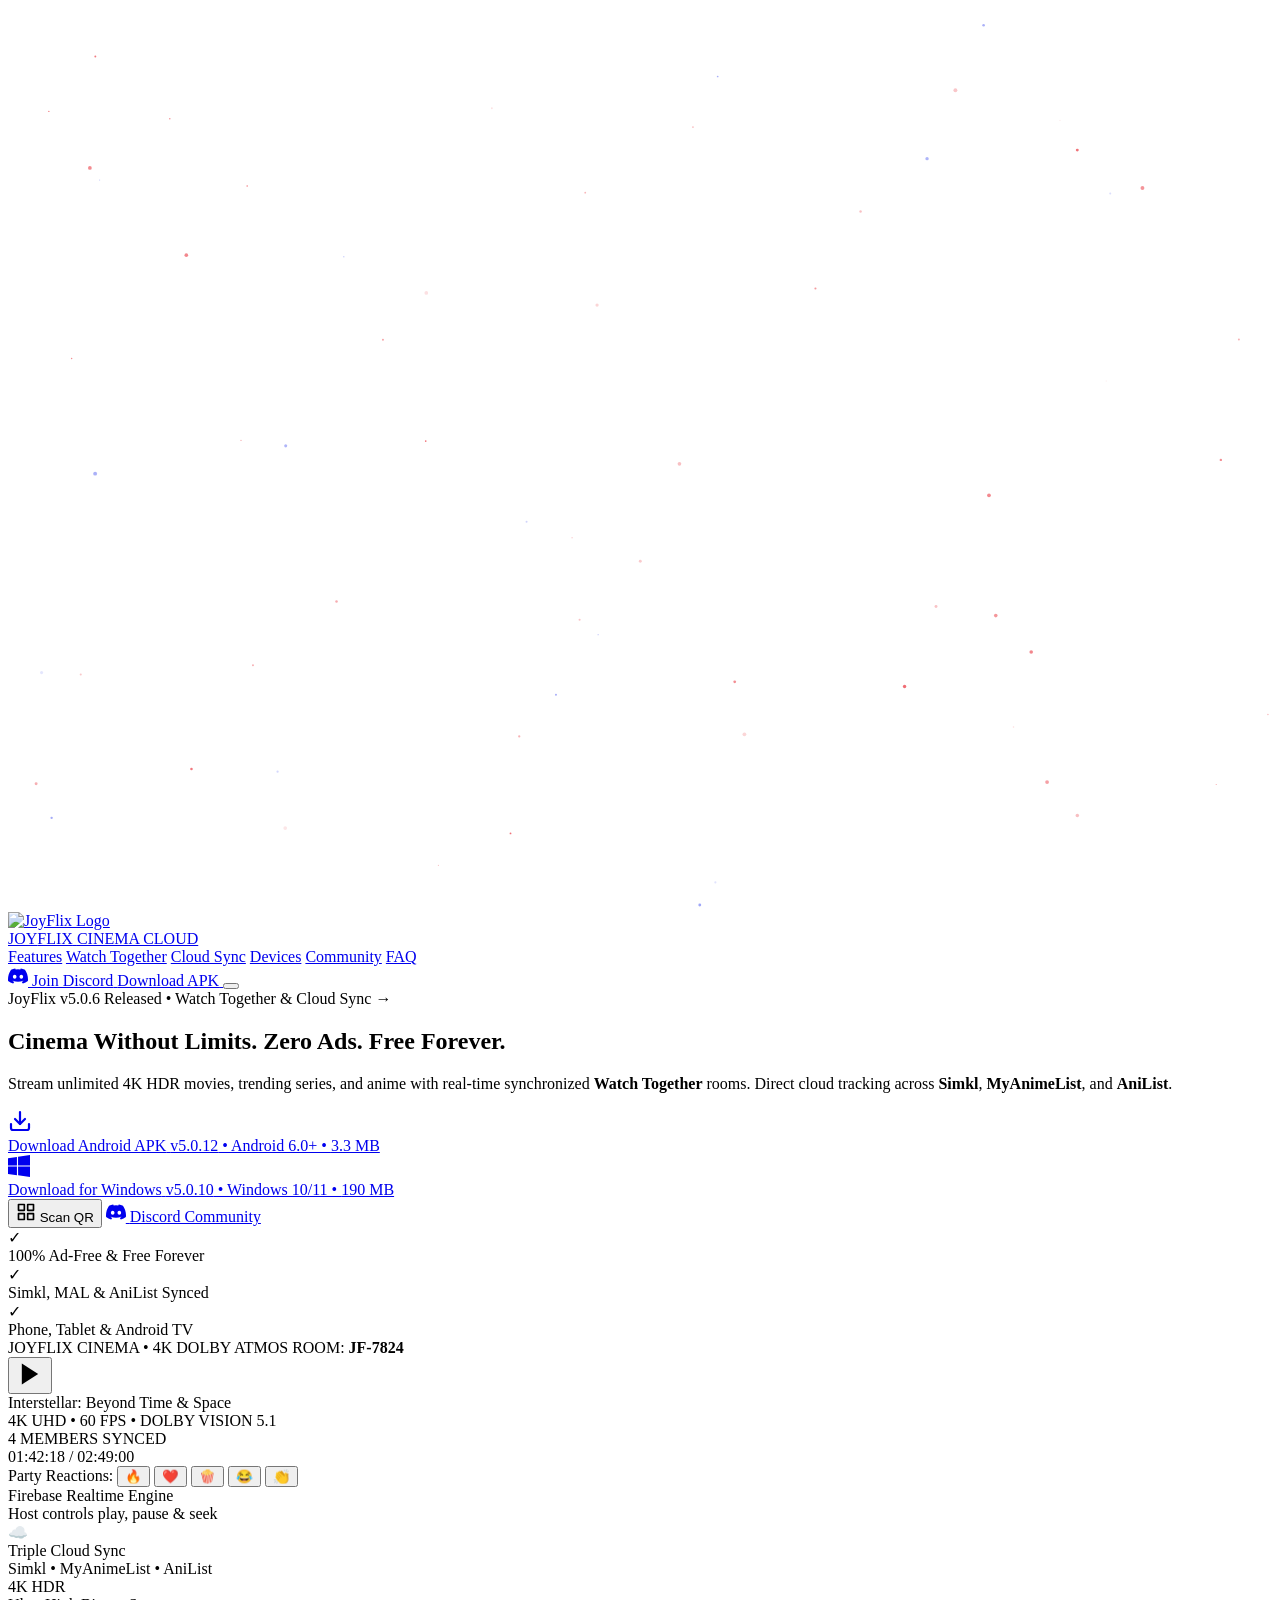
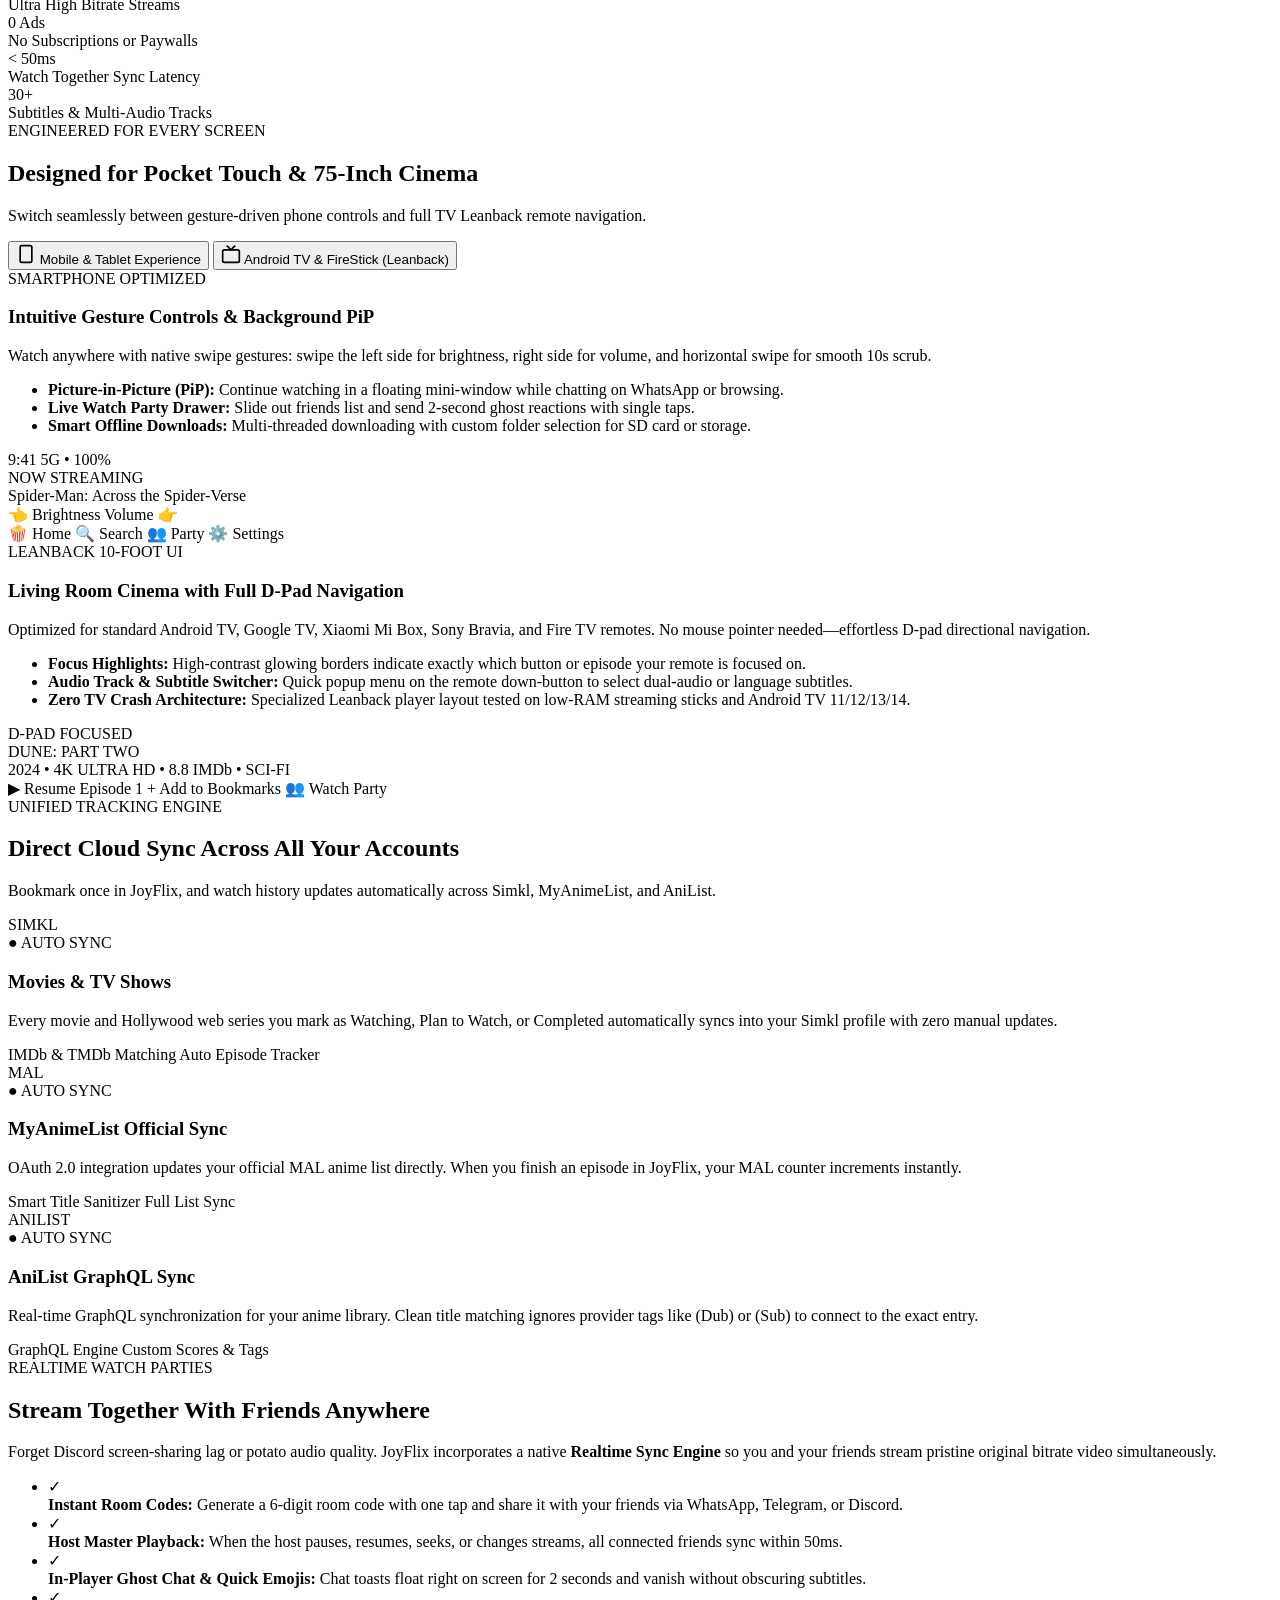
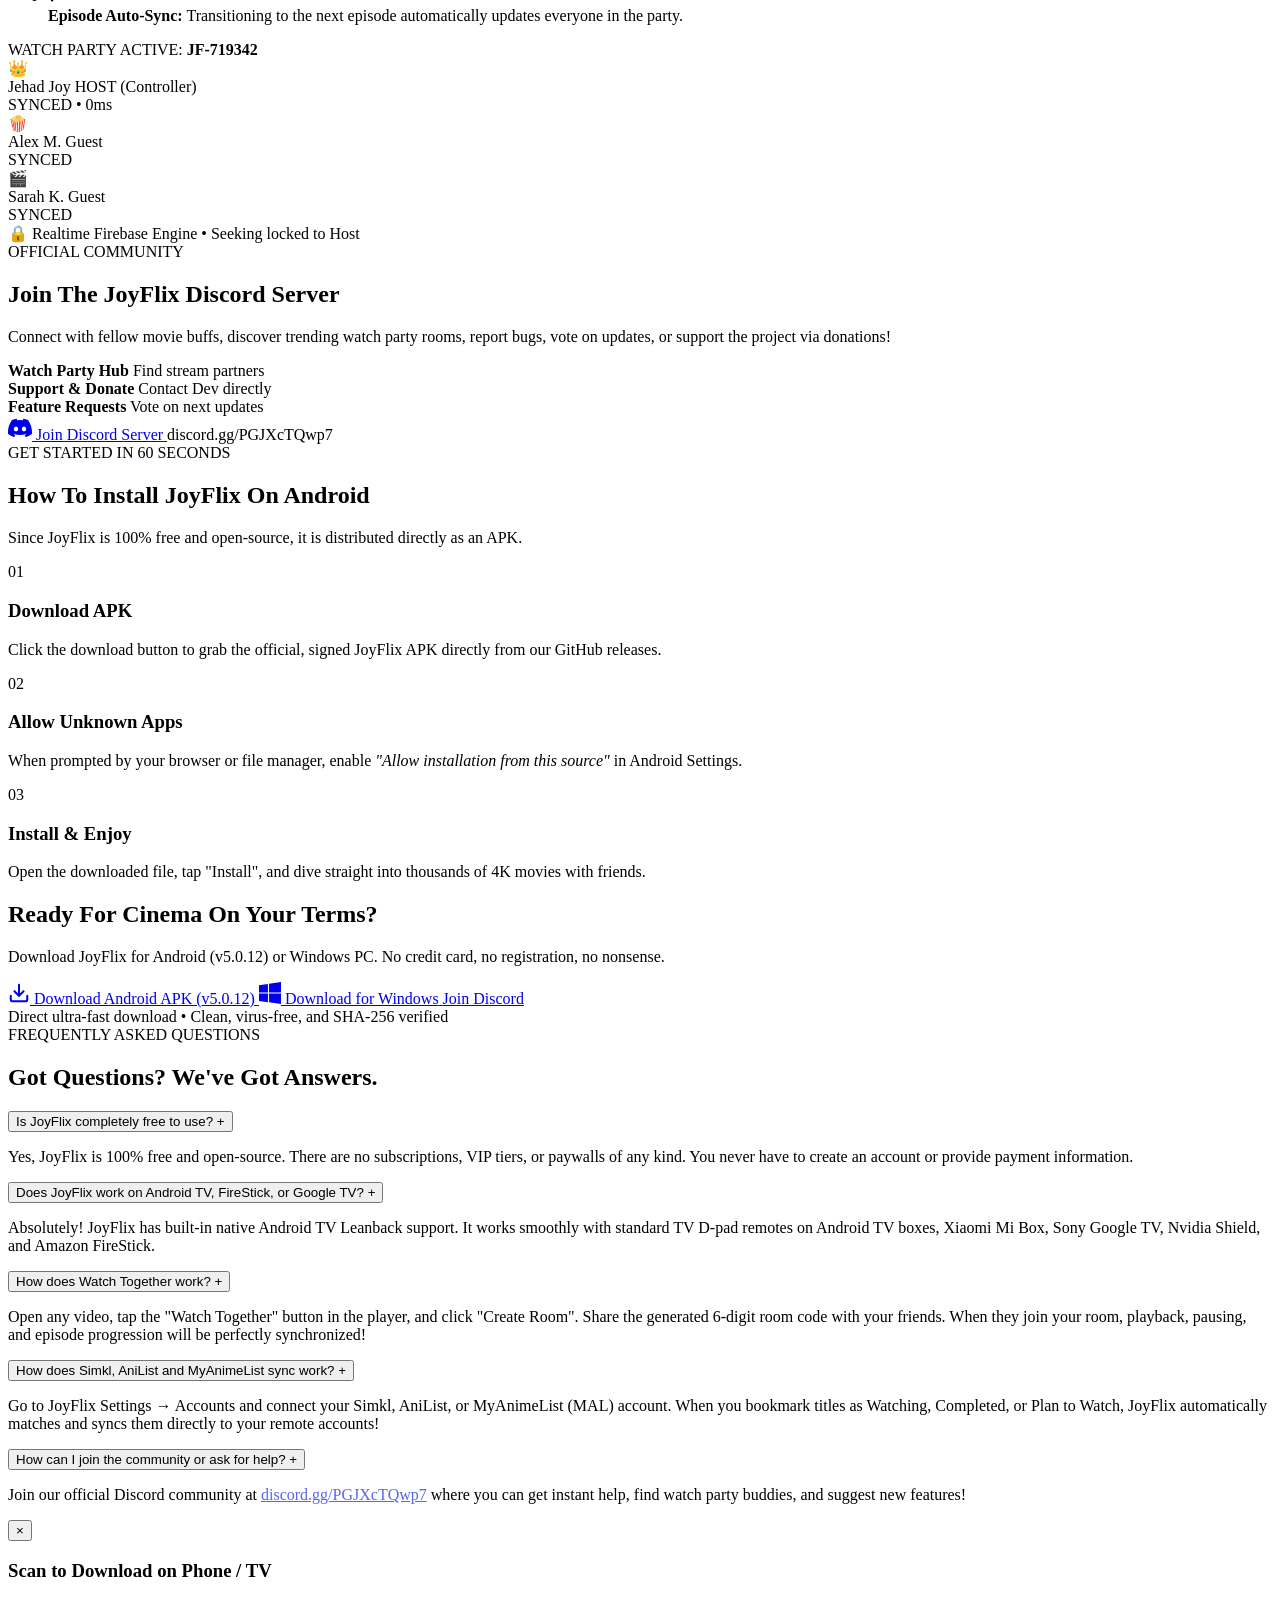
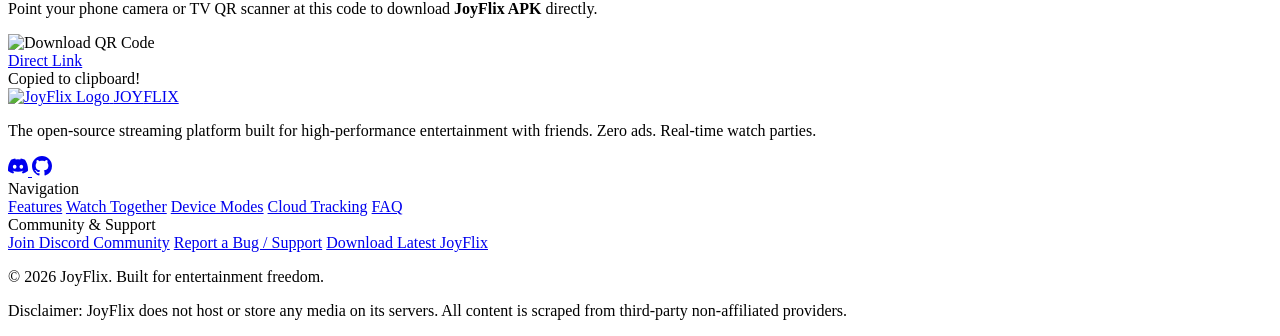
==== website/index.html @ db57c2a1 "Fix website: integrate Cloudflare version worker, add Windows download button, update Android v5.0.1" ====
<!DOCTYPE html>
<html lang="en">
<head>
    <meta charset="UTF-8">
    <meta name="viewport" content="width=device-width, initial-scale=1.0">
    <title>JoyFlix — Download Official Android APK | Free 4K Movies, Anime & Watch Party</title>
    
    <!-- Primary Meta Tags -->
    <meta name="title" content="JoyFlix — Download Official Android APK | Free 4K Movies & Watch Party">
    <meta name="description" content="Download JoyFlix v4.8.8 official APK for Android, TV & FireStick. Stream unlimited 4K movies, TV series & anime with real-time Watch Together sync, Simkl & MAL cloud tracking. 100% Free, Zero Ads.">
    <meta name="keywords" content="JoyFlix, JoyFlix APK, JoyFlix Download, JoyFlix Android, watch together apk, free movie streaming app, JoyFlix Cloud, stream 4K movies free, JoyFlix official, Simkl sync, AniList sync, MAL sync">
    <meta name="author" content="JoyFlix Team">
    <meta name="robots" content="index, follow">
    <meta name="theme-color" content="#E50914">

    <!-- Open Graph / Facebook -->
    <meta property="og:type" content="website">
    <meta property="og:url" content="https://joyflix.fun/">
    <meta property="og:title" content="JoyFlix — Free 4K Movies, TV Shows & Watch Party for Android">
    <meta property="og:description" content="Watch movies together in real-time with friends. Stream 4K HDR films and anime with Simkl, AniList and MAL cloud sync. 100% Free, Zero Ads.">
    <meta property="og:image" content="assets/logo.png">

    <!-- Twitter -->
    <meta property="twitter:card" content="summary_large_image">
    <meta property="twitter:url" content="https://joyflix.fun/">
    <meta property="twitter:title" content="JoyFlix — Download Official Android APK">
    <meta property="twitter:description" content="Stream thousands of movies & series in 4K with real-time Watch Together sync and cloud tracking. Free & ad-free Android streaming.">
    <meta property="twitter:image" content="assets/logo.png">

    <!-- Favicon -->
    <link rel="icon" type="image/png" href="assets/logo.png">
    <link rel="apple-touch-icon" href="assets/logo.png">

    <!-- Google Fonts -->
    <link rel="preconnect" href="https://fonts.googleapis.com">
    <link rel="preconnect" href="https://fonts.gstatic.com" crossorigin>
    <link href="https://fonts.googleapis.com/css2?family=Plus+Jakarta+Sans:wght@300;400;500;600;700;800&family=Outfit:wght@500;600;700;800;900&display=swap" rel="stylesheet">

    <!-- Stylesheet -->
    <link rel="stylesheet" href="style.css">

    <!-- Schema.org JSON-LD -->
    <script type="application/ld+json">
    {
      "@context": "https://schema.org",
      "@type": "SoftwareApplication",
      "name": "JoyFlix",
      "operatingSystem": "Android 6.0 and up",
      "applicationCategory": "EntertainmentApplication",
      "aggregateRating": {
        "@type": "AggregateRating",
        "ratingValue": "4.9",
        "ratingCount": "1420"
      },
      "offers": {
        "@type": "Offer",
        "price": "0",
        "priceCurrency": "USD"
      },
      "downloadUrl": "https://joyflix.fun/download/JOYFLIX.apk",
      "featureList": "Watch Together real-time sync with live reactions, 4K Ultra HD streaming, Ad-free, Simkl/MAL/AniList cloud sync, Android TV Leanback support"
    }
    </script>
</head>
<body>
    <!-- Background Canvas & Ambient Aurora -->
    <canvas id="cinemaCanvas" class="cinema-canvas"></canvas>
    <div class="aurora-glow aurora-1"></div>
    <div class="aurora-glow aurora-2"></div>
    <div class="aurora-glow aurora-3"></div>
    <div class="bg-grid-pattern"></div>

    <!-- Navigation Bar -->
    <header class="navbar-wrapper">
        <nav class="navbar container">
            <a href="#" class="brand-logo">
                <div class="logo-box">
                    <img src="assets/logo.png" alt="JoyFlix Logo" class="brand-icon">
                </div>
                <div class="brand-text-col">
                    <span class="brand-name">JOY<span class="highlight">FLIX</span></span>
                    <span class="brand-tagline">CINEMA CLOUD</span>
                </div>
            </a>

            <div class="nav-links" id="navLinks">
                <a href="#features" class="nav-item">Features</a>
                <a href="#watch-together" class="nav-item">Watch Together</a>
                <a href="#cloud-sync" class="nav-item">Cloud Sync</a>
                <a href="#devices" class="nav-item">Devices</a>
                <a href="#community" class="nav-item">Community</a>
                <a href="#faq" class="nav-item">FAQ</a>
            </div>

            <div class="nav-cta">
                <a href="https://discord.gg/PGJXcTQwp7" target="_blank" rel="noopener" class="btn btn-discord-nav" title="Join Discord for Support, Watch Parties & Donate">
                    <svg width="20" height="20" viewBox="0 0 24 24" fill="currentColor">
                        <path d="M20.317 4.37a19.791 19.791 0 0 0-4.885-1.515.074.074 0 0 0-.079.037c-.21.375-.444.864-.608 1.25a18.27 18.27 0 0 0-5.487 0 12.64 12.64 0 0 0-.617-1.25.077.077 0 0 0-.079-.037A19.736 19.736 0 0 0 3.677 4.37a.07.07 0 0 0-.032.027C.533 9.046-.32 13.58.099 18.057a.082.082 0 0 0 .031.057 19.9 19.9 0 0 0 5.993 3.03.078.078 0 0 0 .084-.028c.462-.63.874-1.295 1.226-1.994.021-.041.001-.09-.041-.106a13.107 13.107 0 0 1-1.872-.892.077.077 0 0 1-.008-.128 10.2 10.2 0 0 0 .372-.292.074.074 0 0 1 .077-.01c3.929 1.793 8.18 1.793 12.061 0a.074.074 0 0 1 .078.01c.12.098.246.198.373.292a.077.077 0 0 1-.006.127 12.299 12.299 0 0 1-1.873.893.077.077 0 0 0-.041.107c.36.698.772 1.362 1.225 1.993a.076.076 0 0 0 .084.028 19.839 19.839 0 0 0 6.002-3.03.077.077 0 0 0 .032-.054c.5-5.177-.838-9.674-3.549-13.66a.061.061 0 0 0-.031-.028zM8.02 15.33c-1.183 0-2.157-1.085-2.157-2.419 0-1.333.956-2.419 2.157-2.419 1.21 0 2.176 1.096 2.157 2.42 0 1.333-.956 2.418-2.157 2.418zm7.975 0c-1.183 0-2.157-1.085-2.157-2.419 0-1.333.955-2.419 2.157-2.419 1.21 0 2.176 1.096 2.157 2.42 0 1.333-.946 2.418-2.157 2.418z"/>
                    </svg>
                    <span>Join Discord</span>
                </a>

                <a href="#download" class="btn btn-primary btn-nav">
                    <span>Download APK</span>
                </a>

                <button class="mobile-menu-toggle" id="menuToggle" aria-label="Toggle Navigation">
                    <span></span>
                    <span></span>
                    <span></span>
                </button>
            </div>
        </nav>
    </header>

    <main>
        <!-- Hero Section -->
        <section class="hero-section container">
            <div class="hero-content">
                <div class="announcement-pill" id="announcementPill">
                    <span class="pill-pulse"></span>
                    <span class="pill-text">JoyFlix v<span id="pillVersion">5.0.6</span> Released • Watch Together & Cloud Sync</span>
                    <span class="pill-arrow">→</span>
                </div>

                <h1 class="hero-title">
                    Cinema Without Limits.
                    <span class="gradient-text">Zero Ads. Free Forever.</span>
                </h1>

                <p class="hero-subtitle">
                    Stream unlimited 4K HDR movies, trending series, and anime with real-time synchronized <b>Watch Together</b> rooms. Direct cloud tracking across <b>Simkl</b>, <b>MyAnimeList</b>, and <b>AniList</b>.
                </p>

                <div class="hero-cta-group">
                    <a href="https://joyflix.fun/download/JOYFLIX.apk" id="primaryDownloadBtn" class="btn btn-primary btn-large btn-glow">
                        <div class="btn-glow-ring"></div>
                        <svg class="download-icon" width="24" height="24" viewBox="0 0 24 24" fill="none" stroke="currentColor" stroke-width="2.2" stroke-linecap="round" stroke-linejoin="round">
                            <path d="M21 15v4a2 2 0 0 1-2 2H5a2 2 0 0 1-2-2v-4"></path>
                            <polyline points="7 10 12 15 17 10"></polyline>
                            <line x1="12" y1="15" x2="12" y2="3"></line>
                        </svg>
                        <div class="btn-text-wrapper">
                            <span class="btn-main-text">Download Android APK</span>
                            <span class="btn-sub-text"><span id="btnVersionBadge">v5.0.12</span> • Android 6.0+ • <span id="btnSizeBadge">3.3 MB</span></span>
                        </div>
                    </a>

                    <a href="https://joyflix.fun/download/JoyFlix-Windows-x64.msi" id="windowsDownloadBtn" class="btn btn-glass btn-large">
                        <svg class="download-icon" width="22" height="22" viewBox="0 0 24 24" fill="currentColor">
                            <path d="M0 3.449L9.75 2.1v9.451H0m10.949-9.602L24 0v11.4H10.949M0 12.6h9.75v9.451L0 20.699M10.949 12.6H24V24l-12.949-1.801"/>
                        </svg>
                        <div class="btn-text-wrapper">
                            <span class="btn-main-text">Download for Windows</span>
                            <span class="btn-sub-text"><span id="btnWinVersionBadge">v5.0.10</span> • Windows 10/11 • <span id="btnWinSizeBadge">190 MB</span></span>
                        </div>
                    </a>

                    <button class="btn btn-glass" id="qrBtn" title="Scan QR Code to download on TV or Phone">
                        <svg width="20" height="20" viewBox="0 0 24 24" fill="none" stroke="currentColor" stroke-width="2" stroke-linecap="round" stroke-linejoin="round">
                            <rect x="3" y="3" width="7" height="7"></rect>
                            <rect x="14" y="3" width="7" height="7"></rect>
                            <rect x="14" y="14" width="7" height="7"></rect>
                            <rect x="3" y="14" width="7" height="7"></rect>
                        </svg>
                        <span>Scan QR</span>
                    </button>

                    <a href="https://discord.gg/PGJXcTQwp7" target="_blank" rel="noopener" class="btn btn-discord">
                        <svg width="20" height="20" viewBox="0 0 24 24" fill="currentColor">
                            <path d="M20.317 4.37a19.791 19.791 0 0 0-4.885-1.515.074.074 0 0 0-.079.037c-.21.375-.444.864-.608 1.25a18.27 18.27 0 0 0-5.487 0 12.64 12.64 0 0 0-.617-1.25.077.077 0 0 0-.079-.037A19.736 19.736 0 0 0 3.677 4.37a.07.07 0 0 0-.032.027C.533 9.046-.32 13.58.099 18.057a.082.082 0 0 0 .031.057 19.9 19.9 0 0 0 5.993 3.03.078.078 0 0 0 .084-.028c.462-.63.874-1.295 1.226-1.994.021-.041.001-.09-.041-.106a13.107 13.107 0 0 1-1.872-.892.077.077 0 0 1-.008-.128 10.2 10.2 0 0 0 .372-.292.074.074 0 0 1 .077-.01c3.929 1.793 8.18 1.793 12.061 0a.074.074 0 0 1 .078.01c.12.098.246.198.373.292a.077.077 0 0 1-.006.127 12.299 12.299 0 0 1-1.873.893.077.077 0 0 0-.041.107c.36.698.772 1.362 1.225 1.993a.076.076 0 0 0 .084.028 19.839 19.839 0 0 0 6.002-3.03.077.077 0 0 0 .032-.054c.5-5.177-.838-9.674-3.549-13.66a.061.061 0 0 0-.031-.028zM8.02 15.33c-1.183 0-2.157-1.085-2.157-2.419 0-1.333.956-2.419 2.157-2.419 1.21 0 2.176 1.096 2.157 2.42 0 1.333-.956 2.418-2.157 2.418zm7.975 0c-1.183 0-2.157-1.085-2.157-2.419 0-1.333.955-2.419 2.157-2.419 1.21 0 2.176 1.096 2.157 2.42 0 1.333-.946 2.418-2.157 2.418z"/>
                        </svg>
                        <span>Discord Community</span>
                    </a>
                </div>

                <!-- Trust Badges -->
                <div class="trust-badges">
                    <div class="badge-item">
                        <div class="badge-icon-wrap">✓</div>
                        <span>100% Ad-Free & Free Forever</span>
                    </div>
                    <div class="badge-item">
                        <div class="badge-icon-wrap">✓</div>
                        <span>Simkl, MAL & AniList Synced</span>
                    </div>
                    <div class="badge-item">
                        <div class="badge-icon-wrap">✓</div>
                        <span>Phone, Tablet & Android TV</span>
                    </div>
                </div>
            </div>

            <!-- Interactive Live Player Simulator -->
            <div class="hero-visual">
                <div class="mockup-container">
                    <div class="mockup-frame">
                        <div class="mockup-header-bar">
                            <div class="window-controls">
                                <span class="mockup-dot dot-red"></span>
                                <span class="mockup-dot dot-yellow"></span>
                                <span class="mockup-dot dot-green"></span>
                            </div>
                            <span class="mockup-title">
                                <span class="badge-live-pulse"></span>
                                JOYFLIX CINEMA • 4K DOLBY ATMOS
                            </span>
                            <span class="mockup-room-pill">ROOM: <b>JF-7824</b></span>
                        </div>

                        <div class="mockup-screen" id="mockupScreen">
                            <div class="mockup-movie-backdrop">
                                <div class="mockup-overlay"></div>

                                <!-- Floating Live Chat Toasts Area -->
                                <div class="player-chat-feed" id="playerChatFeed">
                                    <!-- Injected dynamically via script -->
                                </div>

                                <!-- Particle Reaction Emitter Canvas -->
                                <div class="reaction-particle-container" id="reactionContainer"></div>

                                <!-- Center Play/Pause Indicator -->
                                <div class="player-center">
                                    <button class="play-pulse-btn" id="simulatorPlayBtn" aria-label="Play / Pause Demo">
                                        <svg width="28" height="28" viewBox="0 0 24 24" fill="currentColor">
                                            <polygon points="5 3 19 12 5 21 5 3"></polygon>
                                        </svg>
                                    </button>
                                </div>

                                <!-- Bottom Player Controls -->
                                <div class="player-bottom">
                                    <div class="player-meta-row">
                                        <div>
                                            <div class="movie-name">Interstellar: Beyond Time & Space</div>
                                            <div class="movie-quality">4K UHD • 60 FPS • DOLBY VISION 5.1</div>
                                        </div>
                                        <div class="stream-status-pill">
                                            <span class="sync-dot"></span>
                                            <span>4 MEMBERS SYNCED</span>
                                        </div>
                                    </div>

                                    <div class="progress-bar-wrapper">
                                        <div class="progress-bar-fill" id="simulatedProgress" style="width: 52%;"></div>
                                        <div class="progress-scrubber" style="left: 52%;"></div>
                                    </div>

                                    <div class="controls-meta-row">
                                        <div class="time-meta">
                                            <span id="simTimeCurrent">01:42:15</span>
                                            <span class="time-sep">/</span>
                                            <span>02:49:00</span>
                                        </div>

                                        <!-- Interactive Reaction Bar: Click on website to float reactions! -->
                                        <div class="interactive-reactions-bar" title="Click to send live reactions in the demo!">
                                            <span class="reaction-label">Party Reactions:</span>
                                            <button class="reaction-btn" data-emoji="🔥">🔥</button>
                                            <button class="reaction-btn" data-emoji="❤️">❤️</button>
                                            <button class="reaction-btn" data-emoji="🍿">🍿</button>
                                            <button class="reaction-btn" data-emoji="😂">😂</button>
                                            <button class="reaction-btn" data-emoji="👏">👏</button>
                                        </div>
                                    </div>
                                </div>
                            </div>
                        </div>
                    </div>

                    <!-- Floating Badges -->
                    <div class="floating-badge badge-sync">
                        <div class="pulse-icon"></div>
                        <div>
                            <div class="f-title">Firebase Realtime Engine</div>
                            <div class="f-subtitle">Host controls play, pause & seek</div>
                        </div>
                    </div>

                    <div class="floating-badge badge-cloud">
                        <div class="cloud-icon">☁️</div>
                        <div>
                            <div class="f-title">Triple Cloud Sync</div>
                            <div class="f-subtitle">Simkl • MyAnimeList • AniList</div>
                        </div>
                    </div>
                </div>
            </div>
        </section>

        <!-- Stats Counter Ribbon -->
        <section class="stats-ribbon-section">
            <div class="container stats-grid">
                <div class="stat-card">
                    <div class="stat-number">4K HDR</div>
                    <div class="stat-label">Ultra High Bitrate Streams</div>
                </div>
                <div class="stat-card">
                    <div class="stat-number">0 Ads</div>
                    <div class="stat-label">No Subscriptions or Paywalls</div>
                </div>
                <div class="stat-card">
                    <div class="stat-number">&lt; 50ms</div>
                    <div class="stat-label">Watch Together Sync Latency</div>
                </div>
                <div class="stat-card">
                    <div class="stat-number">30+</div>
                    <div class="stat-label">Subtitles & Multi-Audio Tracks</div>
                </div>
            </div>
        </section>

        <!-- Feature Showcase: Dual Device Switcher (Phone vs Android TV) -->
        <section id="devices" class="device-switcher-section container">
            <div class="section-header">
                <span class="section-tag">ENGINEERED FOR EVERY SCREEN</span>
                <h2 class="section-title">Designed for Pocket Touch & 75-Inch Cinema</h2>
                <p class="section-subtitle">Switch seamlessly between gesture-driven phone controls and full TV Leanback remote navigation.</p>
            </div>

            <!-- Device Tabs -->
            <div class="device-tabs-control">
                <button class="device-tab active" data-device="mobile">
                    <svg width="20" height="20" viewBox="0 0 24 24" fill="none" stroke="currentColor" stroke-width="2"><rect x="5" y="2" width="14" height="20" rx="2" ry="2"></rect><line x1="12" y1="18" x2="12.01" y2="18"></line></svg>
                    <span>Mobile & Tablet Experience</span>
                </button>
                <button class="device-tab" data-device="tv">
                    <svg width="20" height="20" viewBox="0 0 24 24" fill="none" stroke="currentColor" stroke-width="2"><rect x="2" y="7" width="20" height="15" rx="2" ry="2"></rect><polyline points="17 2 12 7 7 2"></polyline></svg>
                    <span>Android TV & FireStick (Leanback)</span>
                </button>
            </div>

            <!-- Device Display Area -->
            <div class="device-display-card">
                <!-- Mobile View Content -->
                <div class="device-view-content active" id="viewMobile">
                    <div class="device-grid">
                        <div class="device-text-col">
                            <span class="pill-mini">SMARTPHONE OPTIMIZED</span>
                            <h3 class="device-heading">Intuitive Gesture Controls & Background PiP</h3>
                            <p class="device-desc">
                                Watch anywhere with native swipe gestures: swipe the left side for brightness, right side for volume, and horizontal swipe for smooth 10s scrub.
                            </p>
                            <ul class="device-feature-list">
                                <li><b>Picture-in-Picture (PiP):</b> Continue watching in a floating mini-window while chatting on WhatsApp or browsing.</li>
                                <li><b>Live Watch Party Drawer:</b> Slide out friends list and send 2-second ghost reactions with single taps.</li>
                                <li><b>Smart Offline Downloads:</b> Multi-threaded downloading with custom folder selection for SD card or storage.</li>
                            </ul>
                        </div>
                        <div class="device-visual-col">
                            <div class="phone-mockup-frame">
                                <div class="phone-notch"></div>
                                <div class="phone-screen-content">
                                    <div class="phone-header">
                                        <span>9:41</span>
                                        <span>5G • 100%</span>
                                    </div>
                                    <div class="phone-movie-card">
                                        <div class="phone-overlay"></div>
                                        <span class="phone-badge">NOW STREAMING</span>
                                        <div class="phone-title">Spider-Man: Across the Spider-Verse</div>
                                        <div class="gesture-indicator">
                                            <span>👈 Brightness</span>
                                            <span>Volume 👉</span>
                                        </div>
                                    </div>
                                    <div class="phone-nav-dock">
                                        <span class="dock-item active">🍿 Home</span>
                                        <span class="dock-item">🔍 Search</span>
                                        <span class="dock-item">👥 Party</span>
                                        <span class="dock-item">⚙️ Settings</span>
                                    </div>
                                </div>
                            </div>
                        </div>
                    </div>
                </div>

                <!-- TV View Content -->
                <div class="device-view-content" id="viewTv">
                    <div class="device-grid">
                        <div class="device-text-col">
                            <span class="pill-mini">LEANBACK 10-FOOT UI</span>
                            <h3 class="device-heading">Living Room Cinema with Full D-Pad Navigation</h3>
                            <p class="device-desc">
                                Optimized for standard Android TV, Google TV, Xiaomi Mi Box, Sony Bravia, and Fire TV remotes. No mouse pointer needed—effortless D-pad directional navigation.
                            </p>
                            <ul class="device-feature-list">
                                <li><b>Focus Highlights:</b> High-contrast glowing borders indicate exactly which button or episode your remote is focused on.</li>
                                <li><b>Audio Track & Subtitle Switcher:</b> Quick popup menu on the remote down-button to select dual-audio or language subtitles.</li>
                                <li><b>Zero TV Crash Architecture:</b> Specialized Leanback player layout tested on low-RAM streaming sticks and Android TV 11/12/13/14.</li>
                            </ul>
                        </div>
                        <div class="device-visual-col">
                            <div class="tv-mockup-frame">
                                <div class="tv-screen-content">
                                    <div class="tv-banner-preview">
                                        <span class="tv-focus-badge">D-PAD FOCUSED</span>
                                        <div class="tv-movie-headline">DUNE: PART TWO</div>
                                        <div class="tv-meta-row">2024 • 4K ULTRA HD • 8.8 IMDb • SCI-FI</div>
                                        <div class="tv-buttons-row">
                                            <span class="tv-btn active">▶ Resume Episode 1</span>
                                            <span class="tv-btn">+ Add to Bookmarks</span>
                                            <span class="tv-btn">👥 Watch Party</span>
                                        </div>
                                    </div>
                                    <div class="tv-shelf-row">
                                        <div class="tv-shelf-item active"></div>
                                        <div class="tv-shelf-item"></div>
                                        <div class="tv-shelf-item"></div>
                                        <div class="tv-shelf-item"></div>
                                    </div>
                                </div>
                            </div>
                        </div>
                    </div>
                </div>
            </div>
        </section>

        <!-- Feature Spotlight: Cloud Sync Ecosystem -->
        <section id="cloud-sync" class="cloud-sync-section container">
            <div class="section-header">
                <span class="section-tag">UNIFIED TRACKING ENGINE</span>
                <h2 class="section-title">Direct Cloud Sync Across All Your Accounts</h2>
                <p class="section-subtitle">Bookmark once in JoyFlix, and watch history updates automatically across Simkl, MyAnimeList, and AniList.</p>
            </div>

            <div class="cloud-sync-grid">
                <!-- Simkl Card -->
                <div class="sync-card">
                    <div class="sync-card-header">
                        <div class="sync-logo-wrap simkl-logo">SIMKL</div>
                        <span class="sync-status-badge status-connected">● AUTO SYNC</span>
                    </div>
                    <h3 class="sync-service-title">Movies & TV Shows</h3>
                    <p class="sync-service-desc">
                        Every movie and Hollywood web series you mark as Watching, Plan to Watch, or Completed automatically syncs into your Simkl profile with zero manual updates.
                    </p>
                    <div class="sync-feature-tags">
                        <span>IMDb & TMDb Matching</span>
                        <span>Auto Episode Tracker</span>
                    </div>
                </div>

                <!-- MAL Card -->
                <div class="sync-card">
                    <div class="sync-card-header">
                        <div class="sync-logo-wrap mal-logo">MAL</div>
                        <span class="sync-status-badge status-connected">● AUTO SYNC</span>
                    </div>
                    <h3 class="sync-service-title">MyAnimeList Official Sync</h3>
                    <p class="sync-service-desc">
                        OAuth 2.0 integration updates your official MAL anime list directly. When you finish an episode in JoyFlix, your MAL counter increments instantly.
                    </p>
                    <div class="sync-feature-tags">
                        <span>Smart Title Sanitizer</span>
                        <span>Full List Sync</span>
                    </div>
                </div>

                <!-- AniList Card -->
                <div class="sync-card">
                    <div class="sync-card-header">
                        <div class="sync-logo-wrap anilist-logo">ANILIST</div>
                        <span class="sync-status-badge status-connected">● AUTO SYNC</span>
                    </div>
                    <h3 class="sync-service-title">AniList GraphQL Sync</h3>
                    <p class="sync-service-desc">
                        Real-time GraphQL synchronization for your anime library. Clean title matching ignores provider tags like (Dub) or (Sub) to connect to the exact entry.
                    </p>
                    <div class="sync-feature-tags">
                        <span>GraphQL Engine</span>
                        <span>Custom Scores & Tags</span>
                    </div>
                </div>
            </div>
        </section>

        <!-- Feature Spotlight: Watch Together Details -->
        <section id="watch-together" class="spotlight-section">
            <div class="container spotlight-wrapper">
                <div class="spotlight-text">
                    <span class="section-tag">REALTIME WATCH PARTIES</span>
                    <h2 class="section-title">Stream Together With Friends Anywhere</h2>
                    <p class="spotlight-desc">
                        Forget Discord screen-sharing lag or potato audio quality. JoyFlix incorporates a native <b>Realtime Sync Engine</b> so you and your friends stream pristine original bitrate video simultaneously.
                    </p>

                    <ul class="spotlight-list">
                        <li>
                            <div class="list-bullet">✓</div>
                            <div>
                                <b>Instant Room Codes:</b> Generate a 6-digit room code with one tap and share it with your friends via WhatsApp, Telegram, or Discord.
                            </div>
                        </li>
                        <li>
                            <div class="list-bullet">✓</div>
                            <div>
                                <b>Host Master Playback:</b> When the host pauses, resumes, seeks, or changes streams, all connected friends sync within 50ms.
                            </div>
                        </li>
                        <li>
                            <div class="list-bullet">✓</div>
                            <div>
                                <b>In-Player Ghost Chat & Quick Emojis:</b> Chat toasts float right on screen for 2 seconds and vanish without obscuring subtitles.
                            </div>
                        </li>
                        <li>
                            <div class="list-bullet">✓</div>
                            <div>
                                <b>Episode Auto-Sync:</b> Transitioning to the next episode automatically updates everyone in the party.
                            </div>
                        </li>
                    </ul>
                </div>

                <div class="spotlight-visual">
                    <div class="room-card-preview">
                        <div class="room-card-header">
                            <span class="live-indicator"></span>
                            <span class="room-status-text">WATCH PARTY ACTIVE: <b>JF-719342</b></span>
                        </div>
                        <div class="room-members-list">
                            <div class="member-item host-item">
                                <div class="avatar">👑</div>
                                <div class="member-info">
                                    <span class="member-name">Jehad Joy</span>
                                    <span class="member-role">HOST (Controller)</span>
                                </div>
                                <span class="sync-status">SYNCED • 0ms</span>
                            </div>
                            <div class="member-item">
                                <div class="avatar">🍿</div>
                                <div class="member-info">
                                    <span class="member-name">Alex M.</span>
                                    <span class="member-role">Guest</span>
                                </div>
                                <span class="sync-status">SYNCED</span>
                            </div>
                            <div class="member-item">
                                <div class="avatar">🎬</div>
                                <div class="member-info">
                                    <span class="member-name">Sarah K.</span>
                                    <span class="member-role">Guest</span>
                                </div>
                                <span class="sync-status">SYNCED</span>
                            </div>
                        </div>
                        <div class="room-footer-notice">
                            🔒 Realtime Firebase Engine • Seeking locked to Host
                        </div>
                    </div>
                </div>
            </div>
        </section>

        <!-- Community Section: Discord Showcase -->
        <section id="community" class="discord-community-section container">
            <div class="discord-banner-card">
                <div class="discord-banner-content">
                    <div class="discord-tag-pill">
                        <span class="discord-dot"></span>
                        <span>OFFICIAL COMMUNITY</span>
                    </div>
                    <h2 class="discord-banner-title">Join The JoyFlix Discord Server</h2>
                    <p class="discord-banner-desc">
                        Connect with fellow movie buffs, discover trending watch party rooms, report bugs, vote on updates, or support the project via donations!
                    </p>
                    <div class="discord-stats-row">
                        <div class="d-stat">
                            <b>Watch Party Hub</b>
                            <span>Find stream partners</span>
                        </div>
                        <div class="d-stat">
                            <b>Support & Donate</b>
                            <span>Contact Dev directly</span>
                        </div>
                        <div class="d-stat">
                            <b>Feature Requests</b>
                            <span>Vote on next updates</span>
                        </div>
                    </div>
                    <div class="discord-cta-group">
                        <a href="https://discord.gg/PGJXcTQwp7" target="_blank" rel="noopener" class="btn btn-discord btn-large">
                            <svg width="24" height="24" viewBox="0 0 24 24" fill="currentColor">
                                <path d="M20.317 4.37a19.791 19.791 0 0 0-4.885-1.515.074.074 0 0 0-.079.037c-.21.375-.444.864-.608 1.25a18.27 18.27 0 0 0-5.487 0 12.64 12.64 0 0 0-.617-1.25.077.077 0 0 0-.079-.037A19.736 19.736 0 0 0 3.677 4.37a.07.07 0 0 0-.032.027C.533 9.046-.32 13.58.099 18.057a.082.082 0 0 0 .031.057 19.9 19.9 0 0 0 5.993 3.03.078.078 0 0 0 .084-.028c.462-.63.874-1.295 1.226-1.994.021-.041.001-.09-.041-.106a13.107 13.107 0 0 1-1.872-.892.077.077 0 0 1-.008-.128 10.2 10.2 0 0 0 .372-.292.074.074 0 0 1 .077-.01c3.929 1.793 8.18 1.793 12.061 0a.074.074 0 0 1 .078.01c.12.098.246.198.373.292a.077.077 0 0 1-.006.127 12.299 12.299 0 0 1-1.873.893.077.077 0 0 0-.041.107c.36.698.772 1.362 1.225 1.993a.076.076 0 0 0 .084.028 19.839 19.839 0 0 0 6.002-3.03.077.077 0 0 0 .032-.054c.5-5.177-.838-9.674-3.549-13.66a.061.061 0 0 0-.031-.028zM8.02 15.33c-1.183 0-2.157-1.085-2.157-2.419 0-1.333.956-2.419 2.157-2.419 1.21 0 2.176 1.096 2.157 2.42 0 1.333-.956 2.418-2.157 2.418zm7.975 0c-1.183 0-2.157-1.085-2.157-2.419 0-1.333.955-2.419 2.157-2.419 1.21 0 2.176 1.096 2.157 2.42 0 1.333-.946 2.418-2.157 2.418z"/>
                            </svg>
                            <span>Join Discord Server</span>
                        </a>
                        <span class="discord-url-preview">discord.gg/PGJXcTQwp7</span>
                    </div>
                </div>
            </div>
        </section>

        <!-- Step-by-Step Installation Guide -->
        <section id="install" class="install-section container">
            <div class="section-header">
                <span class="section-tag">GET STARTED IN 60 SECONDS</span>
                <h2 class="section-title">How To Install JoyFlix On Android</h2>
                <p class="section-subtitle">Since JoyFlix is 100% free and open-source, it is distributed directly as an APK.</p>
            </div>

            <div class="install-steps-grid">
                <div class="step-card">
                    <div class="step-number">01</div>
                    <h3 class="step-title">Download APK</h3>
                    <p class="step-desc">Click the download button to grab the official, signed JoyFlix APK directly from our GitHub releases.</p>
                </div>

                <div class="step-card">
                    <div class="step-number">02</div>
                    <h3 class="step-title">Allow Unknown Apps</h3>
                    <p class="step-desc">When prompted by your browser or file manager, enable <i>"Allow installation from this source"</i> in Android Settings.</p>
                </div>

                <div class="step-card">
                    <div class="step-number">03</div>
                    <h3 class="step-title">Install & Enjoy</h3>
                    <p class="step-desc">Open the downloaded file, tap "Install", and dive straight into thousands of 4K movies with friends.</p>
                </div>
            </div>
        </section>

        <!-- Download Banner Section -->
        <section id="download" class="download-banner-section container">
            <div class="download-banner-card">
                <div class="banner-content">
                    <h2 class="banner-title">Ready For Cinema On Your Terms?</h2>
                    <p class="banner-desc">Download JoyFlix for Android (v<span class="dyn-version">5.0.12</span>) or Windows PC. No credit card, no registration, no nonsense.</p>
                    <div class="banner-cta">
                        <a href="https://joyflix.fun/download/JOYFLIX.apk" id="secondaryDownloadBtn" class="btn btn-primary btn-large btn-glow">
                            <svg class="download-icon" width="22" height="22" viewBox="0 0 24 24" fill="none" stroke="currentColor" stroke-width="2.2" stroke-linecap="round" stroke-linejoin="round">
                                <path d="M21 15v4a2 2 0 0 1-2 2H5a2 2 0 0 1-2-2v-4"></path>
                                <polyline points="7 10 12 15 17 10"></polyline>
                                <line x1="12" y1="15" x2="12" y2="3"></line>
                            </svg>
                            <span>Download Android APK (<span class="dyn-version">v5.0.12</span>)</span>
                        </a>
                        <a href="https://joyflix.fun/download/JoyFlix-Windows-x64.msi" id="secondaryWinDownloadBtn" class="btn btn-glass btn-large">
                            <svg class="download-icon" width="22" height="22" viewBox="0 0 24 24" fill="currentColor">
                                <path d="M0 3.449L9.75 2.1v9.451H0m10.949-9.602L24 0v11.4H10.949M0 12.6h9.75v9.451L0 20.699M10.949 12.6H24V24l-12.949-1.801"/>
                            </svg>
                            <span>Download for Windows</span>
                        </a>
                        <a href="https://discord.gg/PGJXcTQwp7" target="_blank" rel="noopener" class="btn btn-glass">
                            <span>Join Discord</span>
                        </a>
                    </div>
                    <div class="banner-subtext">Direct ultra-fast download • Clean, virus-free, and SHA-256 verified</div>
                </div>
            </div>
        </section>

        <!-- FAQ Section -->
        <section id="faq" class="faq-section container">
            <div class="section-header">
                <span class="section-tag">FREQUENTLY ASKED QUESTIONS</span>
                <h2 class="section-title">Got Questions? We've Got Answers.</h2>
            </div>

            <div class="faq-accordion">
                <div class="faq-item">
                    <button class="faq-question">
                        <span>Is JoyFlix completely free to use?</span>
                        <span class="faq-icon">+</span>
                    </button>
                    <div class="faq-answer">
                        <p>Yes, JoyFlix is 100% free and open-source. There are no subscriptions, VIP tiers, or paywalls of any kind. You never have to create an account or provide payment information.</p>
                    </div>
                </div>

                <div class="faq-item">
                    <button class="faq-question">
                        <span>Does JoyFlix work on Android TV, FireStick, or Google TV?</span>
                        <span class="faq-icon">+</span>
                    </button>
                    <div class="faq-answer">
                        <p>Absolutely! JoyFlix has built-in native Android TV Leanback support. It works smoothly with standard TV D-pad remotes on Android TV boxes, Xiaomi Mi Box, Sony Google TV, Nvidia Shield, and Amazon FireStick.</p>
                    </div>
                </div>

                <div class="faq-item">
                    <button class="faq-question">
                        <span>How does Watch Together work?</span>
                        <span class="faq-icon">+</span>
                    </button>
                    <div class="faq-answer">
                        <p>Open any video, tap the "Watch Together" button in the player, and click "Create Room". Share the generated 6-digit room code with your friends. When they join your room, playback, pausing, and episode progression will be perfectly synchronized!</p>
                    </div>
                </div>

                <div class="faq-item">
                    <button class="faq-question">
                        <span>How does Simkl, AniList and MyAnimeList sync work?</span>
                        <span class="faq-icon">+</span>
                    </button>
                    <div class="faq-answer">
                        <p>Go to JoyFlix Settings → Accounts and connect your Simkl, AniList, or MyAnimeList (MAL) account. When you bookmark titles as Watching, Completed, or Plan to Watch, JoyFlix automatically matches and syncs them directly to your remote accounts!</p>
                    </div>
                </div>

                <div class="faq-item">
                    <button class="faq-question">
                        <span>How can I join the community or ask for help?</span>
                        <span class="faq-icon">+</span>
                    </button>
                    <div class="faq-answer">
                        <p>Join our official Discord community at <a href="https://discord.gg/PGJXcTQwp7" target="_blank" rel="noopener" style="color: #5865F2; text-decoration: underline;">discord.gg/PGJXcTQwp7</a> where you can get instant help, find watch party buddies, and suggest new features!</p>
                    </div>
                </div>
            </div>
        </section>
    </main>

    <!-- QR Code Modal (for desktop visitors) -->
    <div class="modal-backdrop" id="qrModal">
        <div class="modal-card">
            <button class="modal-close" id="qrClose">&times;</button>
            <h3 class="modal-title">Scan to Download on Phone / TV</h3>
            <p class="modal-desc">Point your phone camera or TV QR scanner at this code to download <b>JoyFlix APK</b> directly.</p>
            <div class="qr-box">
                <img src="https://api.qrserver.com/v1/create-qr-code/?size=220x220&data=https://joyflix.fun/download/JOYFLIX.apk&color=E50914&bgcolor=0E1017" alt="Download QR Code" class="qr-image">
            </div>
            <div class="modal-footer-link">
                <a href="https://joyflix.fun/download/JOYFLIX.apk" class="btn btn-primary" download>Direct Link</a>
            </div>
        </div>
    </div>

    <!-- Toast Notification -->
    <div class="toast-notify" id="toastNotify">Copied to clipboard!</div>

    <!-- Footer -->
    <footer class="footer-wrapper">
        <div class="footer container">
            <div class="footer-brand">
                <a href="#" class="brand-logo">
                    <img src="assets/logo.png" alt="JoyFlix Logo" class="brand-icon">
                    <span class="brand-name">JOY<span class="highlight">FLIX</span></span>
                </a>
                <p class="footer-desc">
                    The open-source streaming platform built for high-performance entertainment with friends. Zero ads. Real-time watch parties.
                </p>
                <div class="footer-social-row">
                    <a href="https://discord.gg/PGJXcTQwp7" target="_blank" rel="noopener" class="footer-social-btn" title="Discord Community">
                        <svg width="20" height="20" viewBox="0 0 24 24" fill="currentColor"><path d="M20.317 4.37a19.791 19.791 0 0 0-4.885-1.515.074.074 0 0 0-.079.037c-.21.375-.444.864-.608 1.25a18.27 18.27 0 0 0-5.487 0 12.64 12.64 0 0 0-.617-1.25.077.077 0 0 0-.079-.037A19.736 19.736 0 0 0 3.677 4.37a.07.07 0 0 0-.032.027C.533 9.046-.32 13.58.099 18.057a.082.082 0 0 0 .031.057 19.9 19.9 0 0 0 5.993 3.03.078.078 0 0 0 .084-.028c.462-.63.874-1.295 1.226-1.994.021-.041.001-.09-.041-.106a13.107 13.107 0 0 1-1.872-.892.077.077 0 0 1-.008-.128 10.2 10.2 0 0 0 .372-.292.074.074 0 0 1 .077-.01c3.929 1.793 8.18 1.793 12.061 0a.074.074 0 0 1 .078.01c.12.098.246.198.373.292a.077.077 0 0 1-.006.127 12.299 12.299 0 0 1-1.873.893.077.077 0 0 0-.041.107c.36.698.772 1.362 1.225 1.993a.076.076 0 0 0 .084.028 19.839 19.839 0 0 0 6.002-3.03.077.077 0 0 0 .032-.054c.5-5.177-.838-9.674-3.549-13.66a.061.061 0 0 0-.031-.028zM8.02 15.33c-1.183 0-2.157-1.085-2.157-2.419 0-1.333.956-2.419 2.157-2.419 1.21 0 2.176 1.096 2.157 2.42 0 1.333-.956 2.418-2.157 2.418zm7.975 0c-1.183 0-2.157-1.085-2.157-2.419 0-1.333.955-2.419 2.157-2.419 1.21 0 2.176 1.096 2.157 2.42 0 1.333-.946 2.418-2.157 2.418z"/></svg>
                    </a>
                    <a href="https://joyflix-api.jehadjoy69.workers.dev/repo.json" target="_blank" rel="noopener" class="footer-social-btn" title="Extensions API">
                        <svg width="20" height="20" viewBox="0 0 24 24" fill="currentColor"><path d="M12 0C5.37 0 0 5.37 0 12c0 5.31 3.435 9.795 8.205 11.385.6.105.825-.255.825-.57 0-.285-.015-1.23-.015-2.235-3.015.555-3.795-.735-4.035-1.41-.135-.345-.72-1.41-1.23-1.695-.42-.225-1.02-.78-.015-.795.945-.015 1.62.87 1.845 1.23 1.08 1.815 2.805 1.305 3.495.99.105-.78.42-1.305.765-1.605-2.67-.3-5.46-1.335-5.46-5.925 0-1.305.465-2.385 1.23-3.225-.12-.3-.54-1.53.12-3.18 0 0 1.005-.315 3.3 1.23.96-.27 1.98-.405 3-.405s2.04.135 3 .405c2.295-1.56 3.3-1.23 3.3-1.23.66 1.65.24 2.88.12 3.18.765.84 1.23 1.905 1.23 3.225 0 4.605-2.805 5.625-5.475 5.925.435.375.81 1.095.81 2.22 0 1.605-.015 2.895-.015 3.3 0 .315.225.69.825.57A12.02 12.02 0 0024 12c0-6.63-5.37-12-12-12z"/></svg>
                    </a>
                </div>
            </div>

            <div class="footer-links-group">
                <div class="footer-col">
                    <div class="col-title">Navigation</div>
                    <a href="#features">Features</a>
                    <a href="#watch-together">Watch Together</a>
                    <a href="#devices">Device Modes</a>
                    <a href="#cloud-sync">Cloud Tracking</a>
                    <a href="#faq">FAQ</a>
                </div>

                <div class="footer-col">
                    <div class="col-title">Community & Support</div>
                    <a href="https://discord.gg/PGJXcTQwp7" target="_blank" rel="noopener">Join Discord Community</a>
                    <a href="https://discord.gg/PGJXcTQwp7" target="_blank" rel="noopener">Report a Bug / Support</a>
                    <a href="#download">Download Latest JoyFlix</a>
                </div>
            </div>
        </div>

        <div class="footer-bottom container">
            <p>&copy; <span id="currentYear"></span> JoyFlix. Built for entertainment freedom.</p>
            <p class="disclaimer">Disclaimer: JoyFlix does not host or store any media on its servers. All content is scraped from third-party non-affiliated providers.</p>
        </div>
    </footer>

    <!-- Script -->
    <script src="script.js"></script>
</body>
</html>
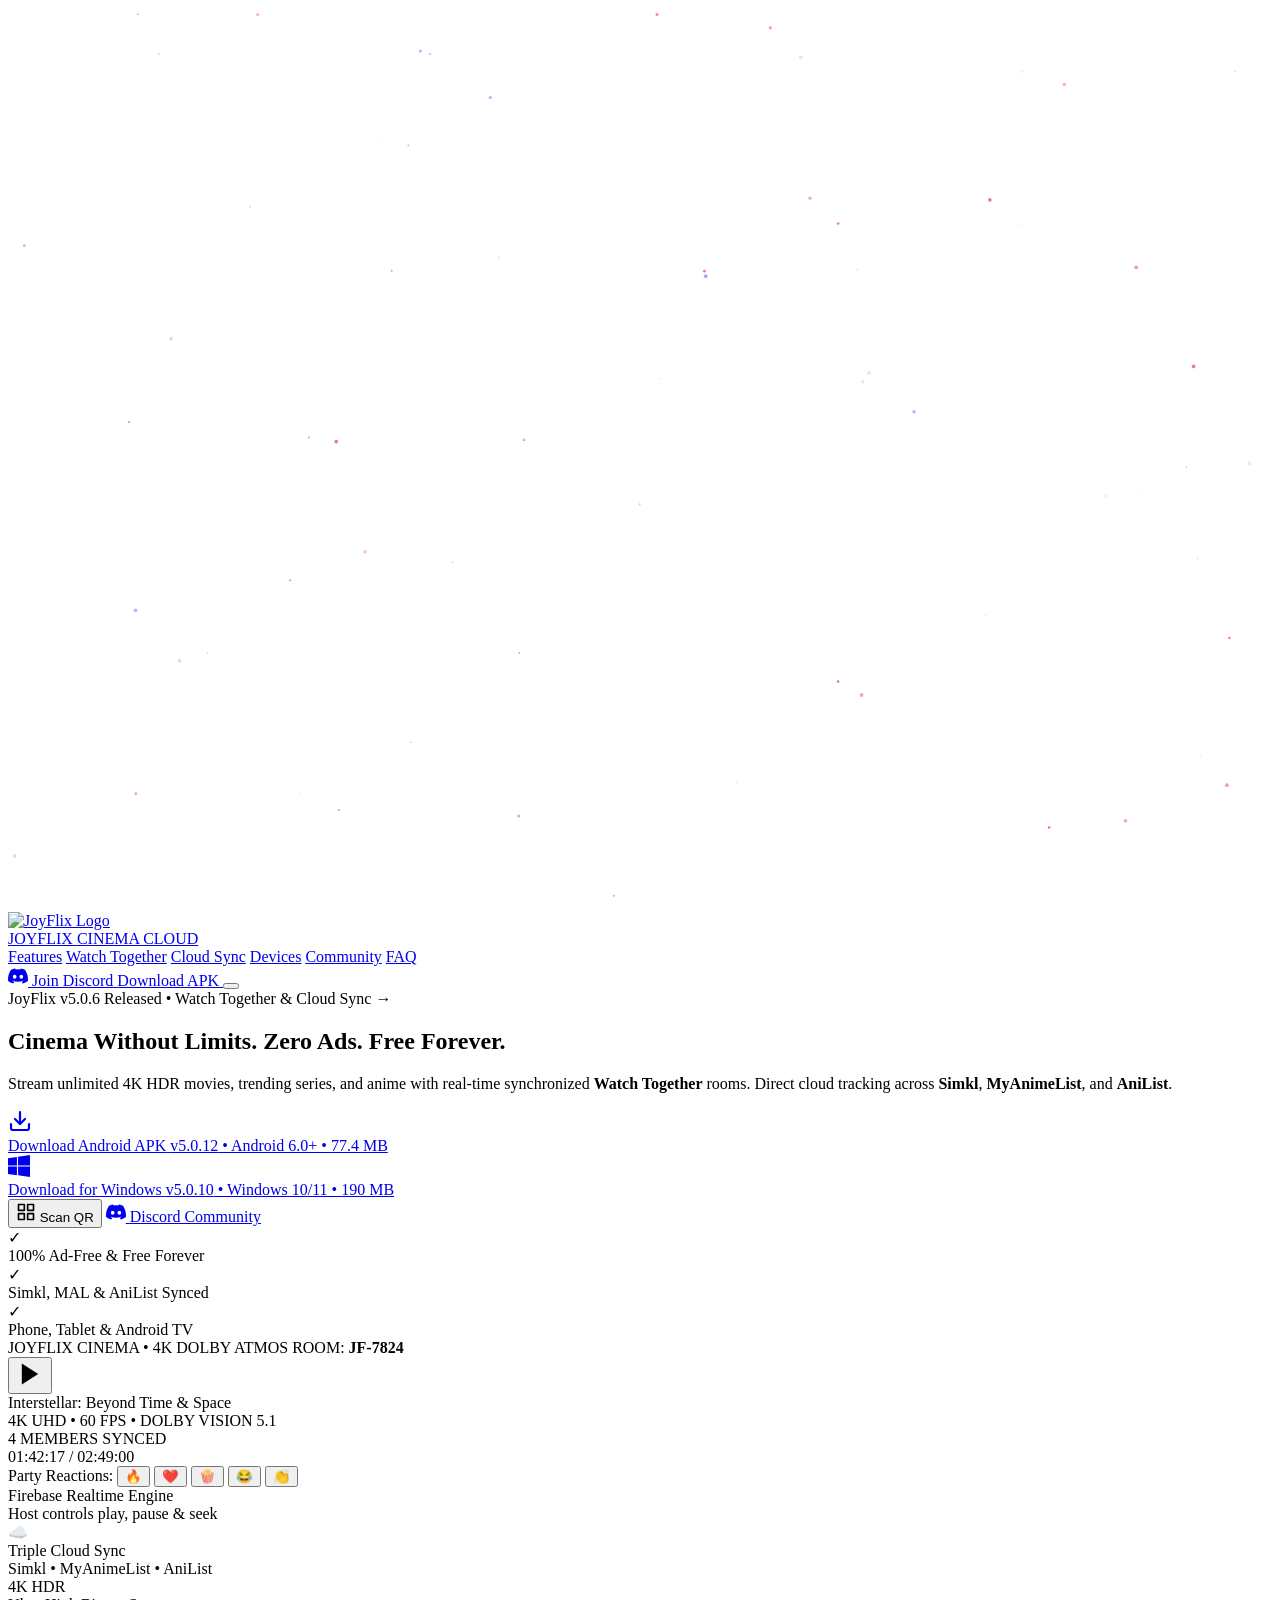
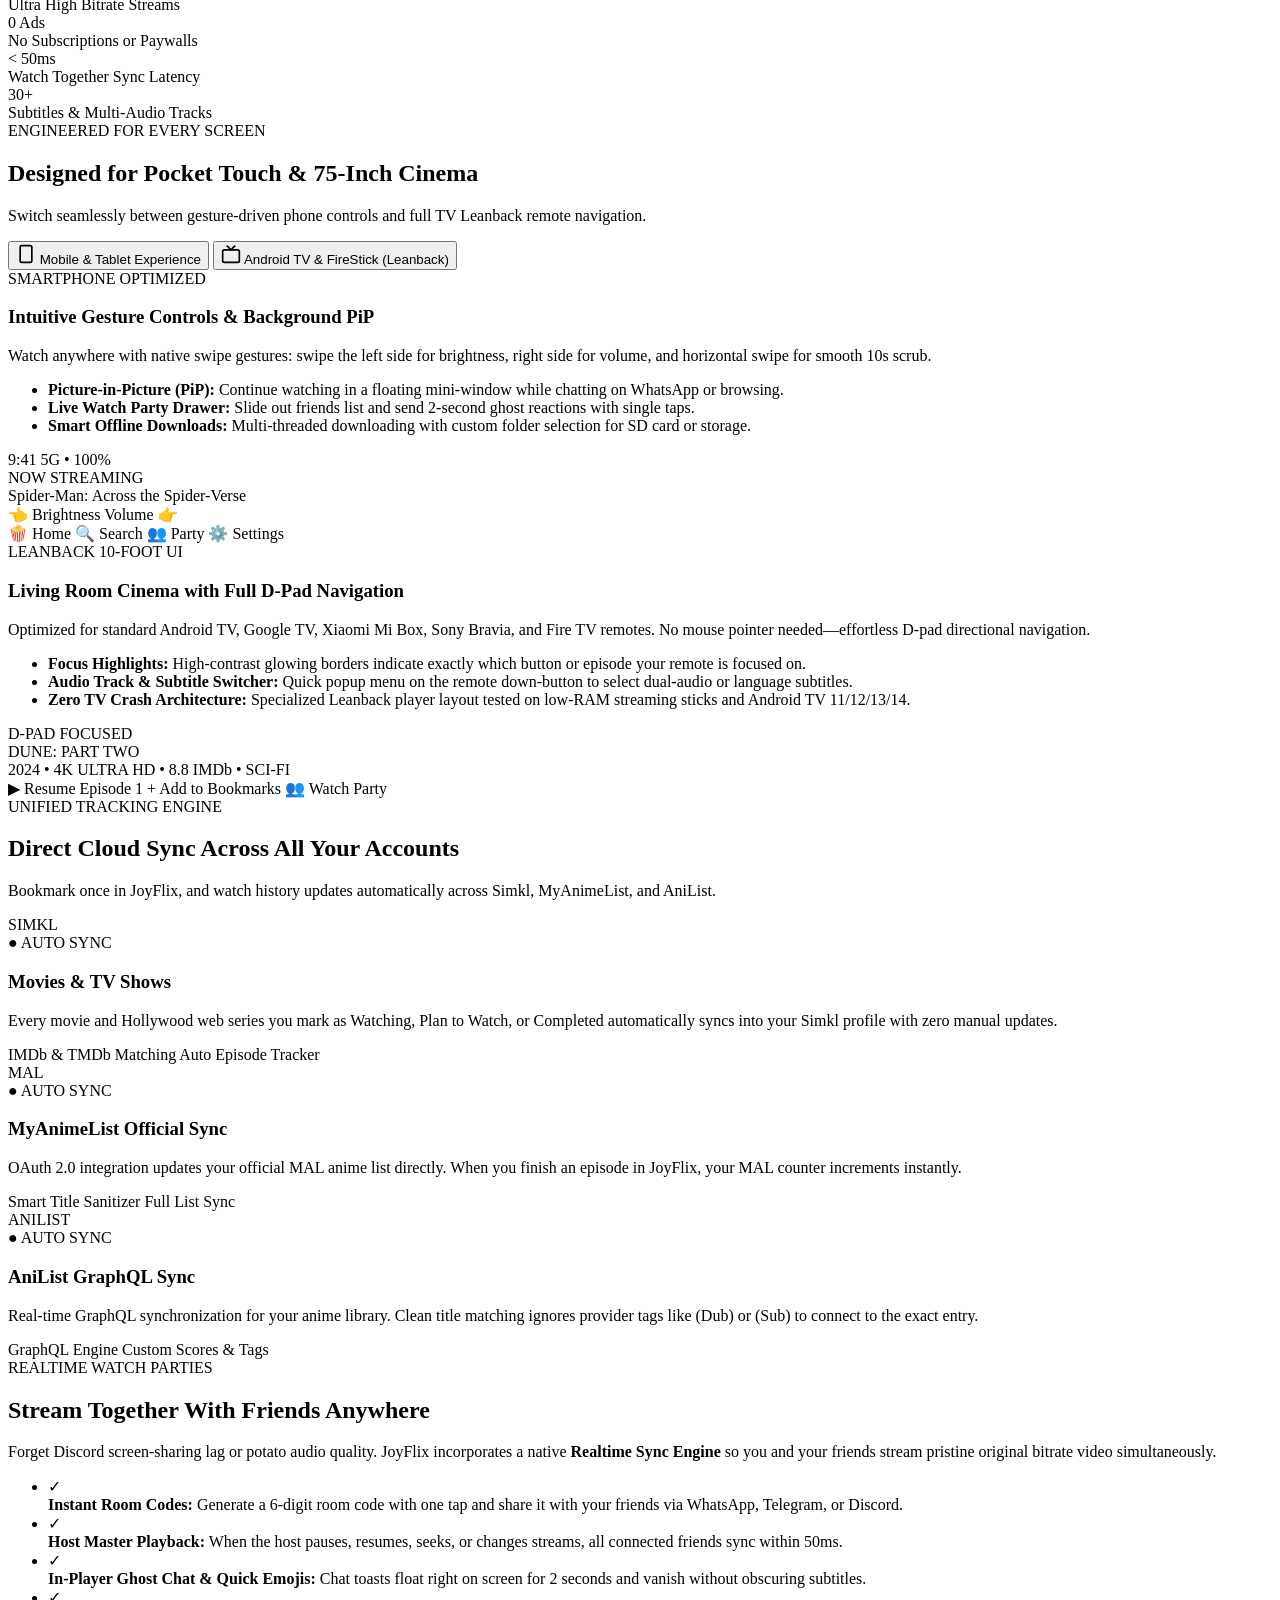
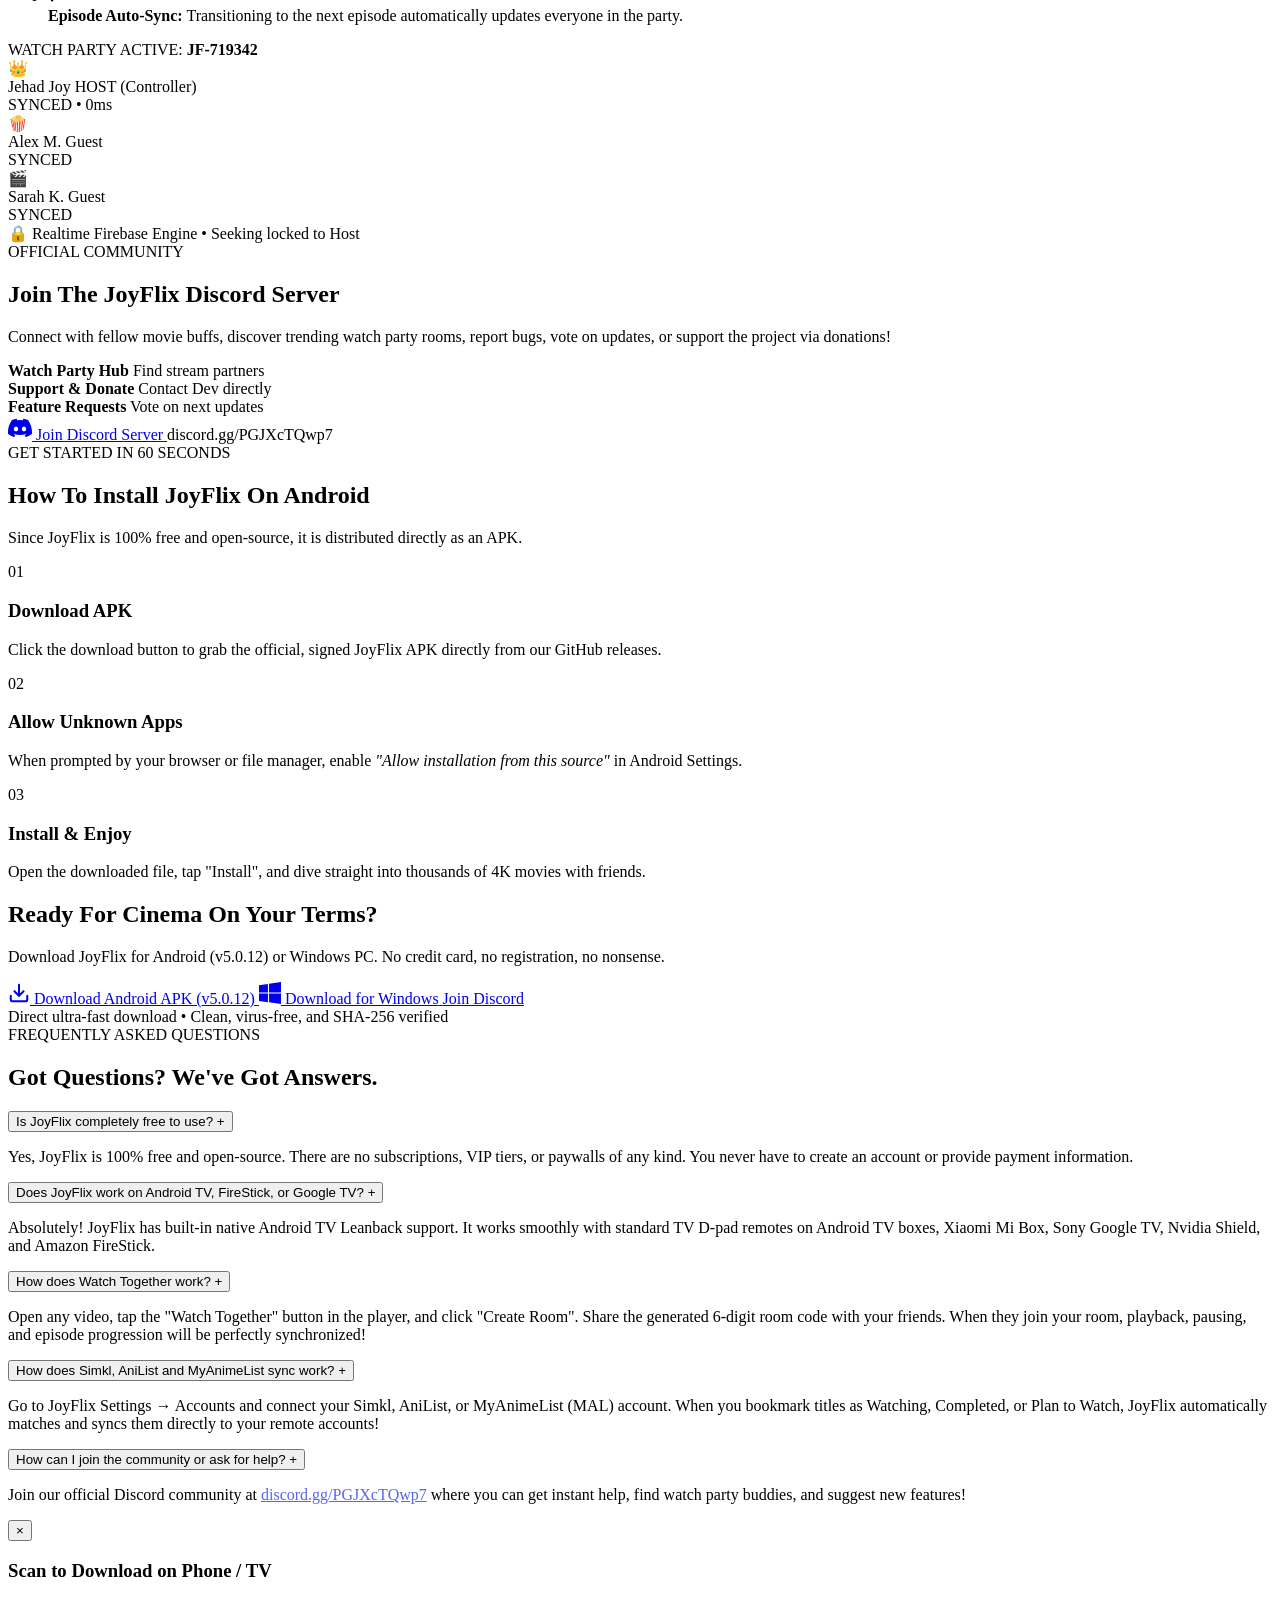
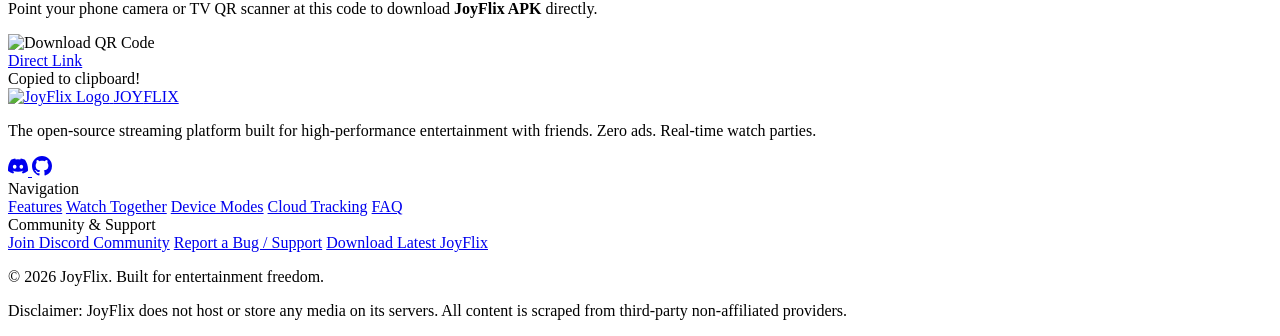
==== commit 56743579: "Update download links to direct working releases on jehadjoy69-droid" ====
--- a/website/index.html
+++ b/website/index.html
@@ -57,7 +57,7 @@
         "price": "0",
         "priceCurrency": "USD"
       },
-      "downloadUrl": "https://joyflix.fun/download/JOYFLIX.apk",
+      "downloadUrl": "https://github.com/jehadjoy69-droid/joyflix-apk/releases/download/v5.0.12/JoyFlix-v5.0.12.apk",
       "featureList": "Watch Together real-time sync with live reactions, 4K Ultra HD streaming, Ad-free, Simkl/MAL/AniList cloud sync, Android TV Leanback support"
     }
     </script>
@@ -133,7 +133,7 @@
                 </p>
 
                 <div class="hero-cta-group">
-                    <a href="https://joyflix.fun/download/JOYFLIX.apk" id="primaryDownloadBtn" class="btn btn-primary btn-large btn-glow">
+                    <a href="https://github.com/jehadjoy69-droid/joyflix-apk/releases/download/v5.0.12/JoyFlix-v5.0.12.apk" id="primaryDownloadBtn" class="btn btn-primary btn-large btn-glow">
                         <div class="btn-glow-ring"></div>
                         <svg class="download-icon" width="24" height="24" viewBox="0 0 24 24" fill="none" stroke="currentColor" stroke-width="2.2" stroke-linecap="round" stroke-linejoin="round">
                             <path d="M21 15v4a2 2 0 0 1-2 2H5a2 2 0 0 1-2-2v-4"></path>
@@ -142,11 +142,11 @@
                         </svg>
                         <div class="btn-text-wrapper">
                             <span class="btn-main-text">Download Android APK</span>
-                            <span class="btn-sub-text"><span id="btnVersionBadge">v5.0.12</span> • Android 6.0+ • <span id="btnSizeBadge">3.3 MB</span></span>
+                            <span class="btn-sub-text"><span id="btnVersionBadge">v5.0.12</span> • Android 6.0+ • <span id="btnSizeBadge">77.4 MB</span></span>
                         </div>
                     </a>
 
-                    <a href="https://joyflix.fun/download/JoyFlix-Windows-x64.msi" id="windowsDownloadBtn" class="btn btn-glass btn-large">
+                    <a href="https://github.com/jehadjoy69-droid/joyflix-apk/releases/download/v5.0.12/JoyFlix-Windows-x64-5.0.10.msi" id="windowsDownloadBtn" class="btn btn-glass btn-large">
                         <svg class="download-icon" width="22" height="22" viewBox="0 0 24 24" fill="currentColor">
                             <path d="M0 3.449L9.75 2.1v9.451H0m10.949-9.602L24 0v11.4H10.949M0 12.6h9.75v9.451L0 20.699M10.949 12.6H24V24l-12.949-1.801"/>
                         </svg>
@@ -631,7 +631,7 @@
                     <h2 class="banner-title">Ready For Cinema On Your Terms?</h2>
                     <p class="banner-desc">Download JoyFlix for Android (v<span class="dyn-version">5.0.12</span>) or Windows PC. No credit card, no registration, no nonsense.</p>
                     <div class="banner-cta">
-                        <a href="https://joyflix.fun/download/JOYFLIX.apk" id="secondaryDownloadBtn" class="btn btn-primary btn-large btn-glow">
+                        <a href="https://github.com/jehadjoy69-droid/joyflix-apk/releases/download/v5.0.12/JoyFlix-v5.0.12.apk" id="secondaryDownloadBtn" class="btn btn-primary btn-large btn-glow">
                             <svg class="download-icon" width="22" height="22" viewBox="0 0 24 24" fill="none" stroke="currentColor" stroke-width="2.2" stroke-linecap="round" stroke-linejoin="round">
                                 <path d="M21 15v4a2 2 0 0 1-2 2H5a2 2 0 0 1-2-2v-4"></path>
                                 <polyline points="7 10 12 15 17 10"></polyline>
@@ -639,7 +639,7 @@
                             </svg>
                             <span>Download Android APK (<span class="dyn-version">v5.0.12</span>)</span>
                         </a>
-                        <a href="https://joyflix.fun/download/JoyFlix-Windows-x64.msi" id="secondaryWinDownloadBtn" class="btn btn-glass btn-large">
+                        <a href="https://github.com/jehadjoy69-droid/joyflix-apk/releases/download/v5.0.12/JoyFlix-Windows-x64-5.0.10.msi" id="secondaryWinDownloadBtn" class="btn btn-glass btn-large">
                             <svg class="download-icon" width="22" height="22" viewBox="0 0 24 24" fill="currentColor">
                                 <path d="M0 3.449L9.75 2.1v9.451H0m10.949-9.602L24 0v11.4H10.949M0 12.6h9.75v9.451L0 20.699M10.949 12.6H24V24l-12.949-1.801"/>
                             </svg>
@@ -722,10 +722,10 @@
             <h3 class="modal-title">Scan to Download on Phone / TV</h3>
             <p class="modal-desc">Point your phone camera or TV QR scanner at this code to download <b>JoyFlix APK</b> directly.</p>
             <div class="qr-box">
-                <img src="https://api.qrserver.com/v1/create-qr-code/?size=220x220&data=https://joyflix.fun/download/JOYFLIX.apk&color=E50914&bgcolor=0E1017" alt="Download QR Code" class="qr-image">
+                <img src="https://api.qrserver.com/v1/create-qr-code/?size=220x220&data=https://github.com/jehadjoy69-droid/joyflix-apk/releases/download/v5.0.12/JoyFlix-v5.0.12.apk&color=E50914&bgcolor=0E1017" alt="Download QR Code" class="qr-image">
             </div>
             <div class="modal-footer-link">
-                <a href="https://joyflix.fun/download/JOYFLIX.apk" class="btn btn-primary" download>Direct Link</a>
+                <a href="https://github.com/jehadjoy69-droid/joyflix-apk/releases/download/v5.0.12/JoyFlix-v5.0.12.apk" class="btn btn-primary" download>Direct Link</a>
             </div>
         </div>
     </div>
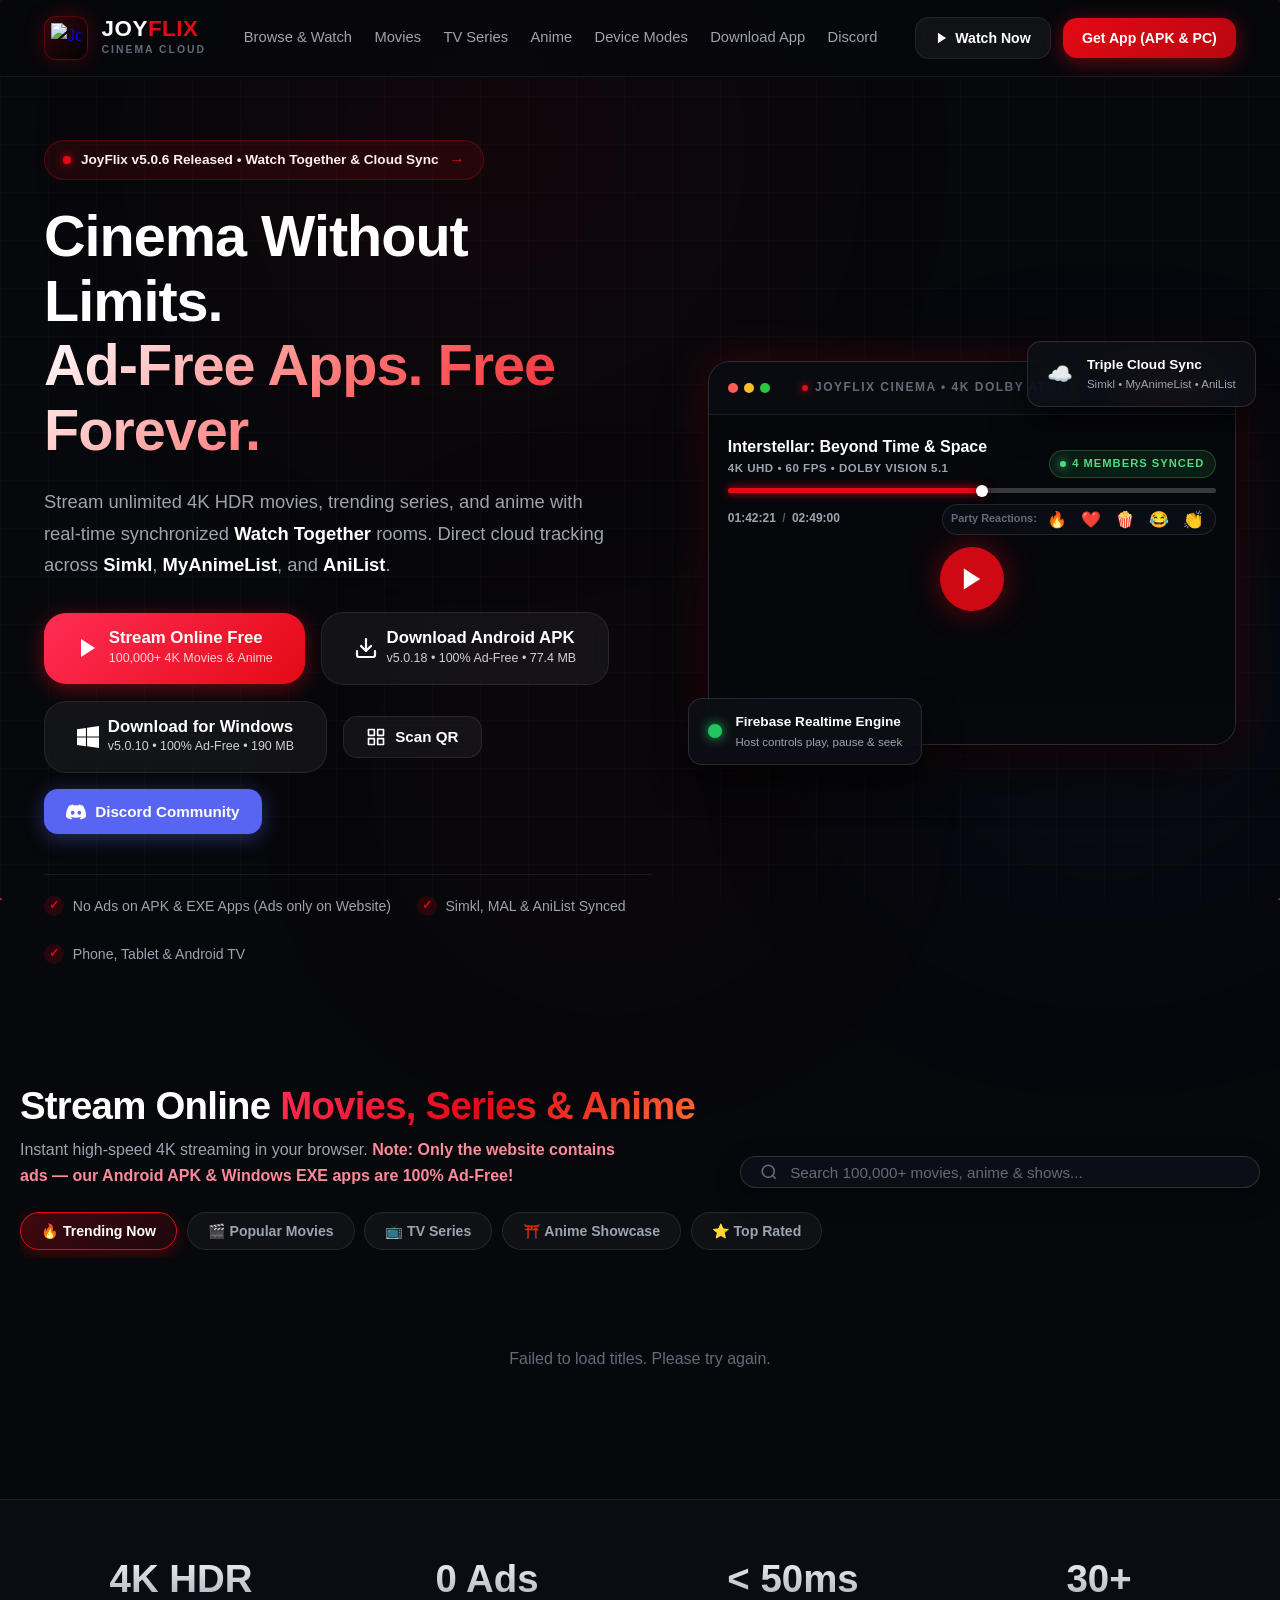
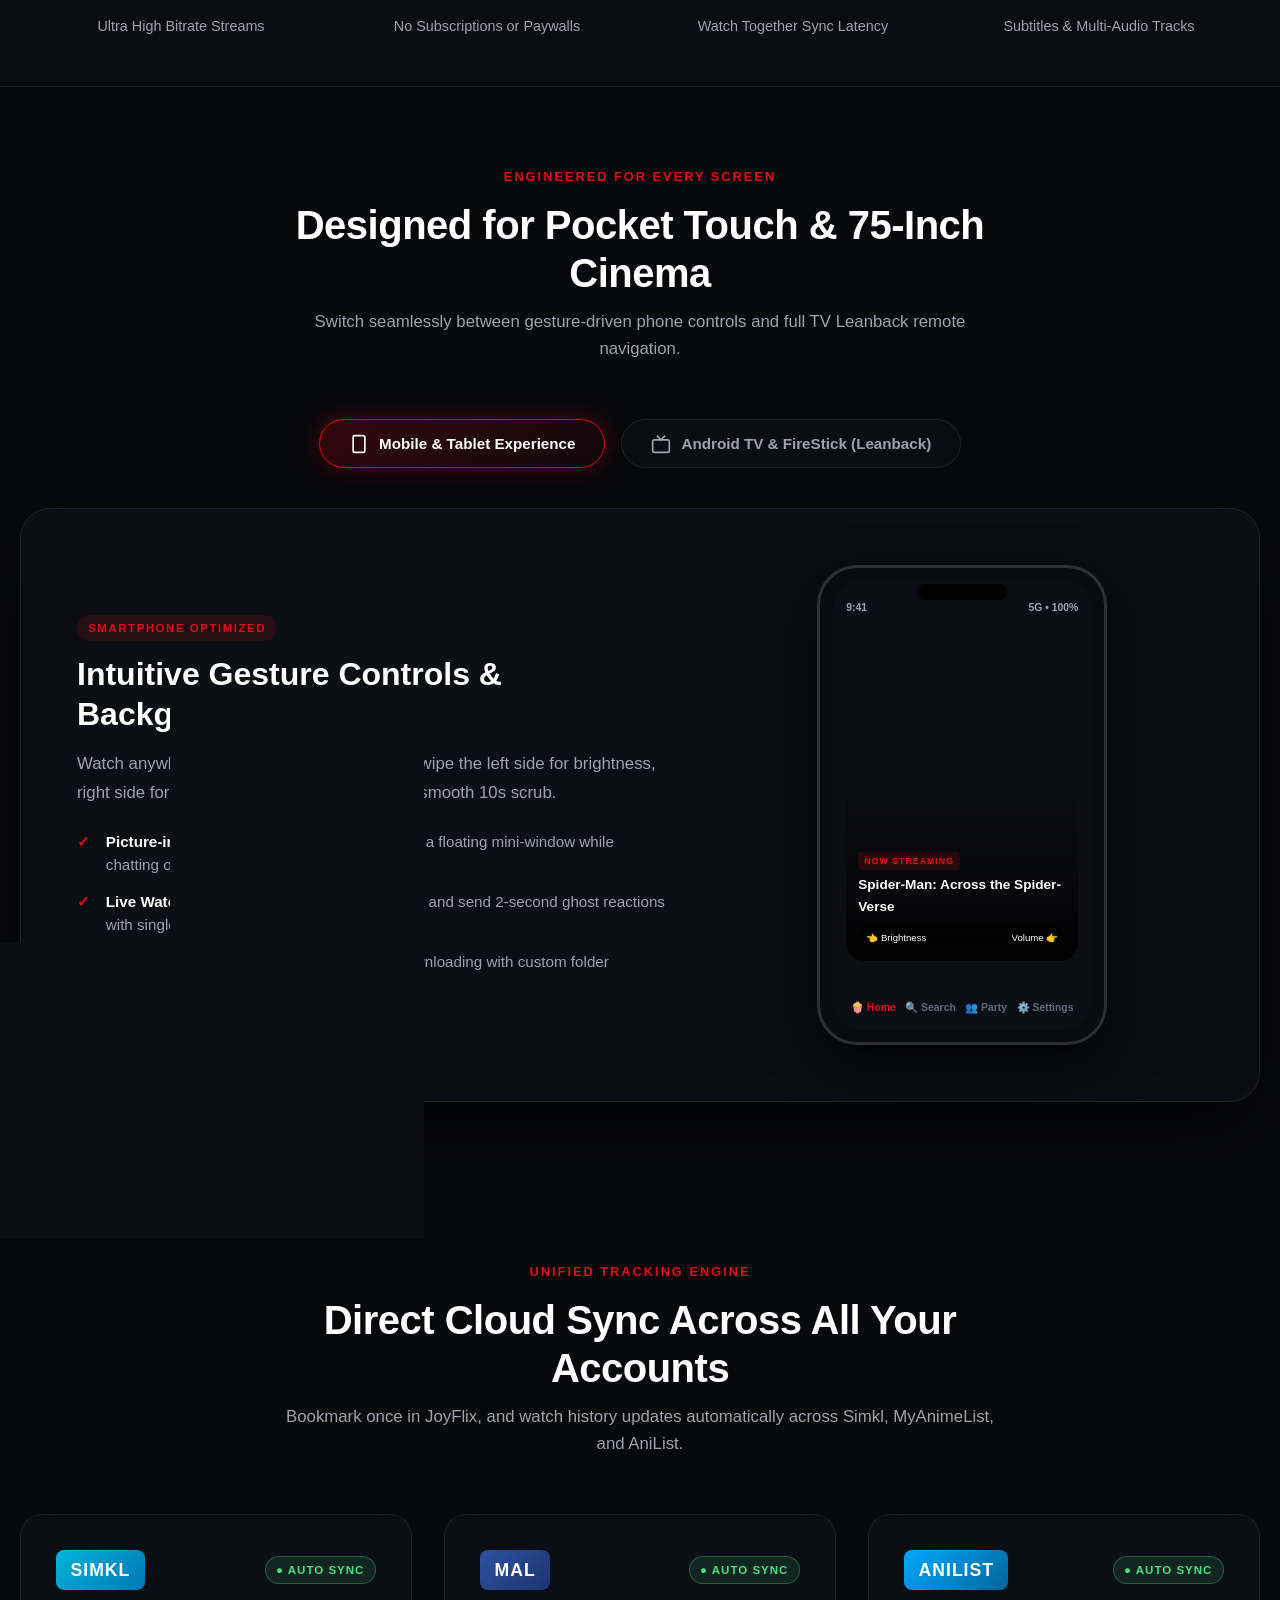
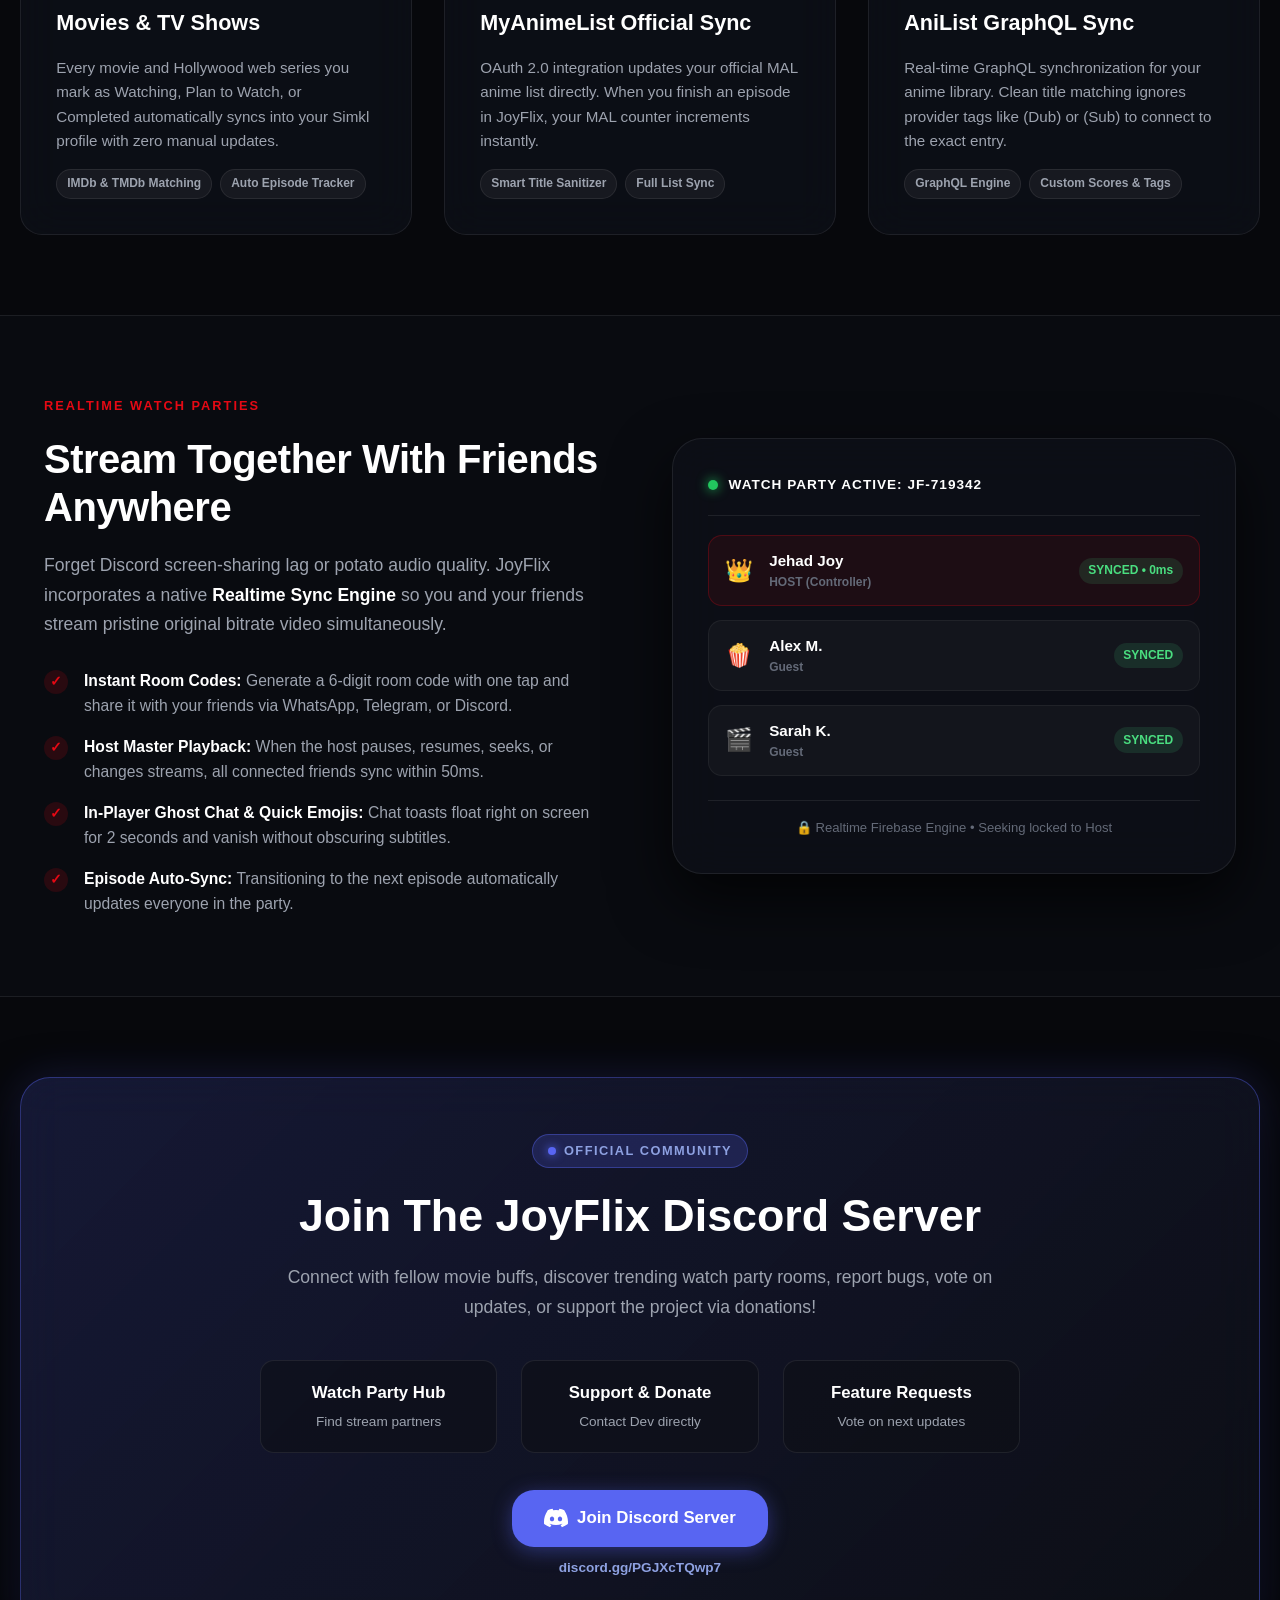
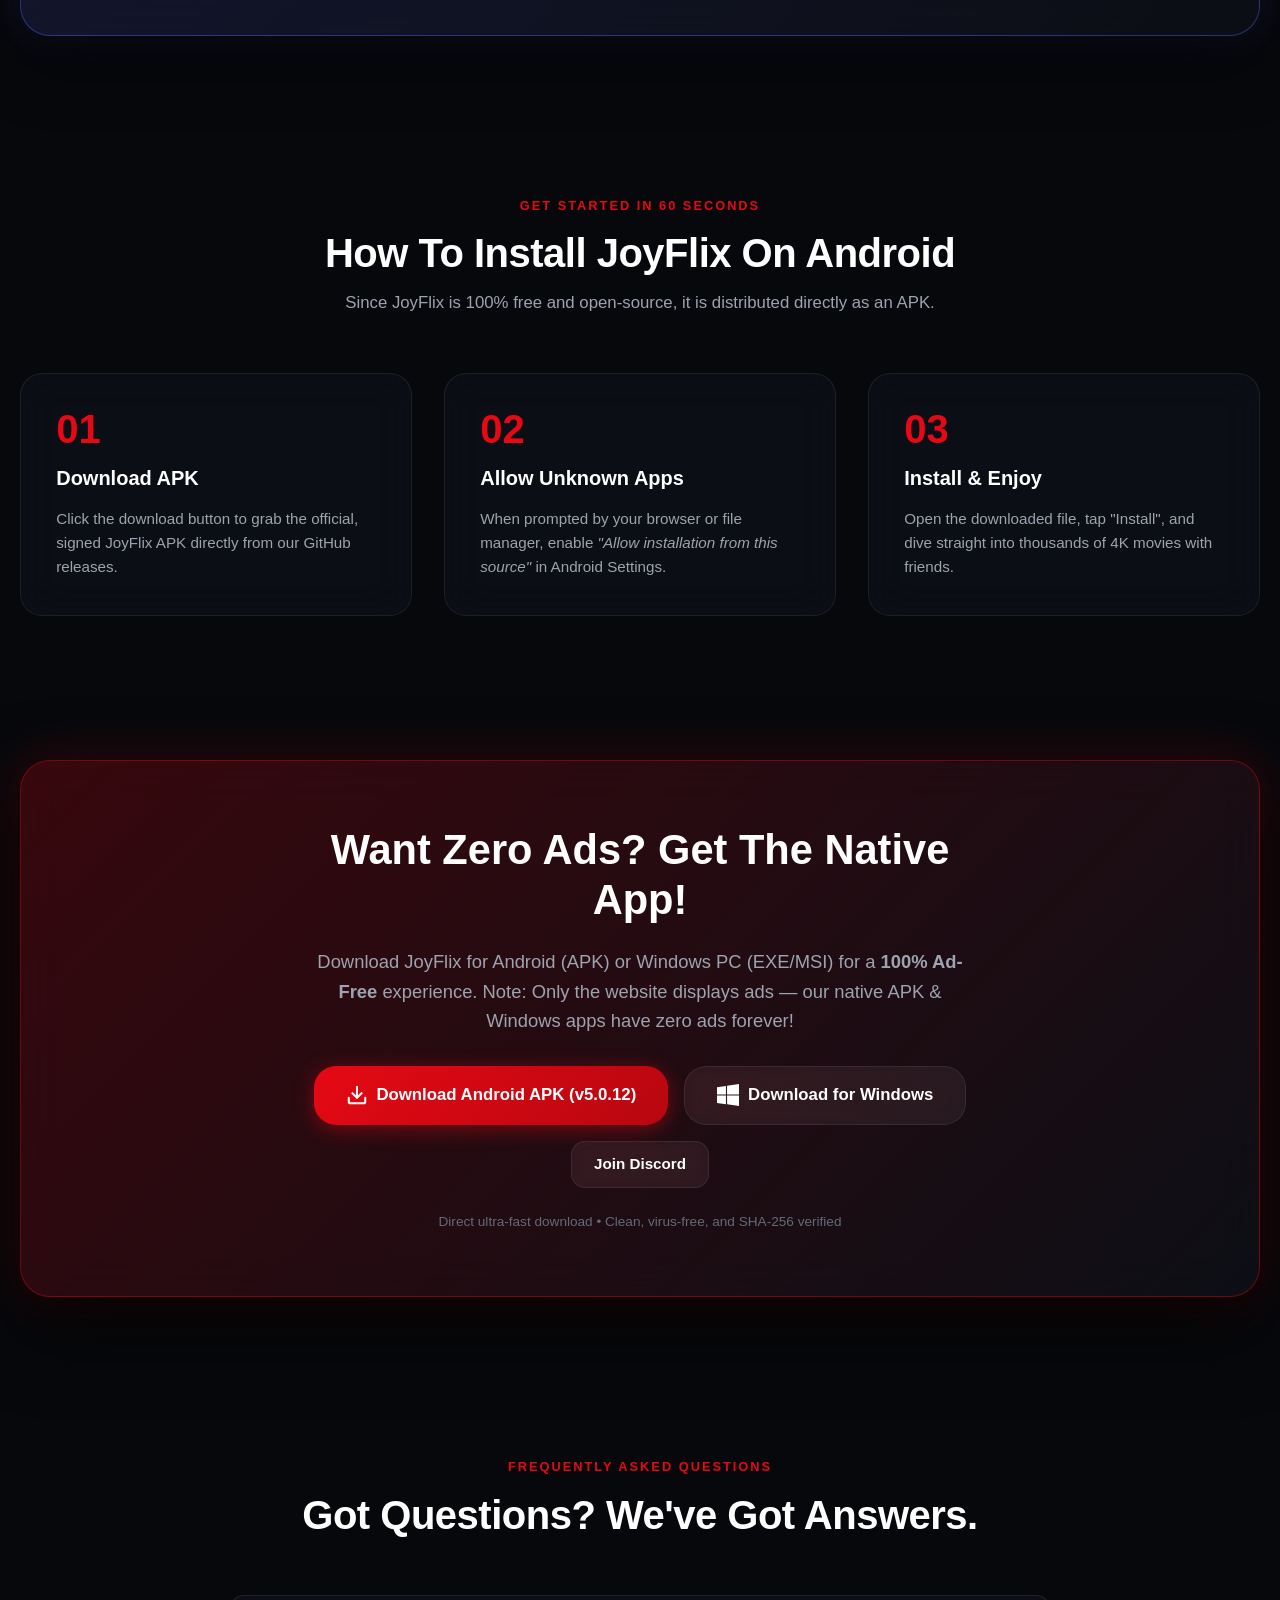
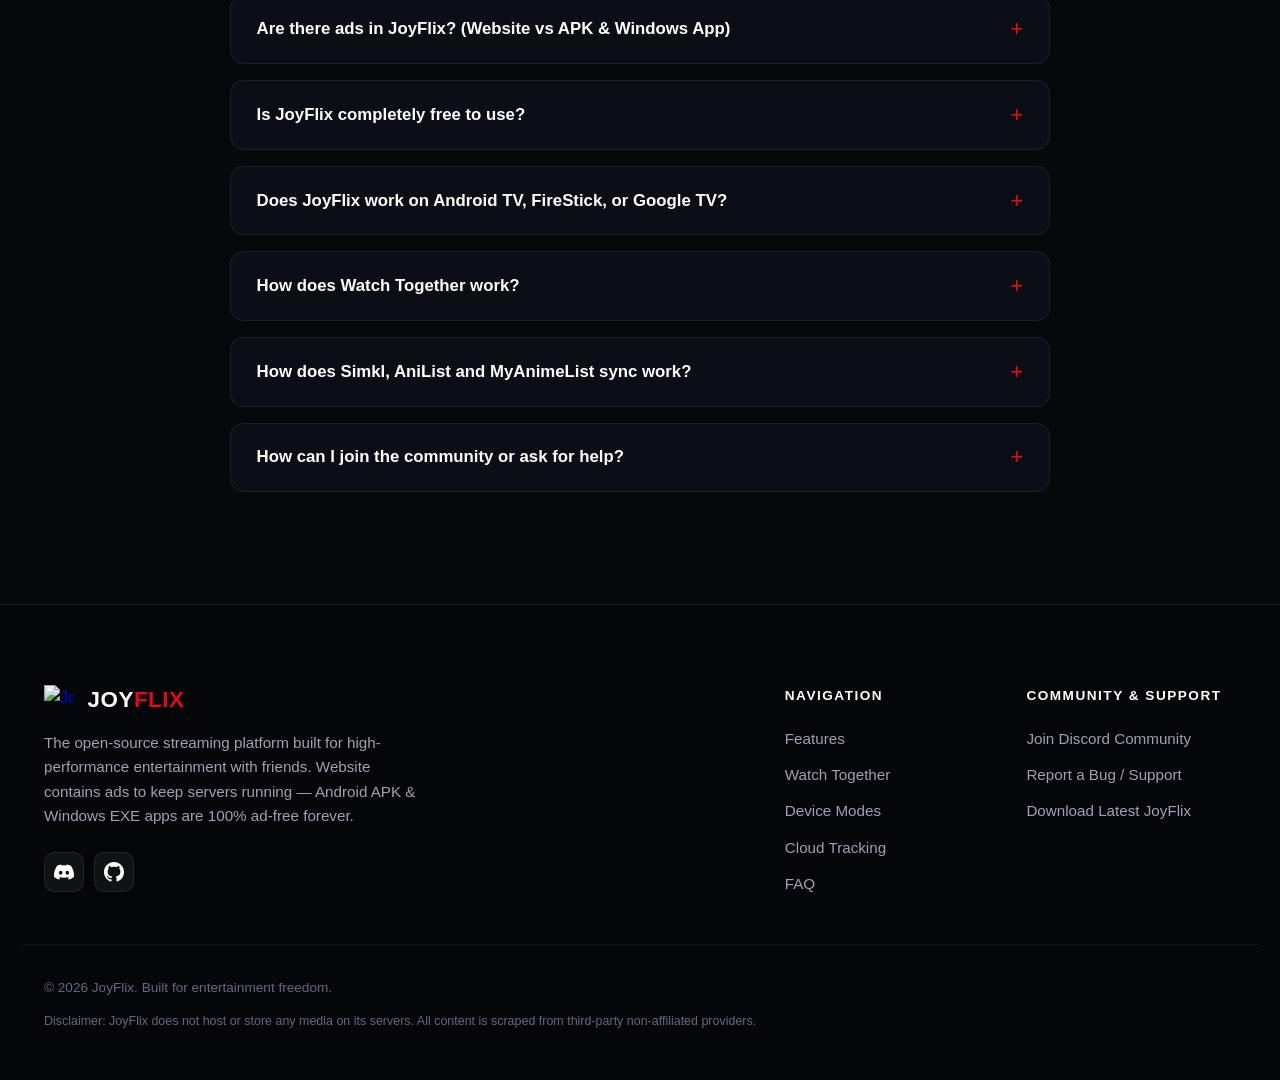
==== commit 63b1331f: "fix(home,sources): instant TMDB home load and fix multi-source refresh" ====
--- a/website/index.html
+++ b/website/index.html
@@ -1,8 +1,12 @@
 <!DOCTYPE html>
 <html lang="en">
 <head>
+    <!-- Ad Network Scripts -->
+    <script src="https://quge5.com/88/tag.min.js" data-zone="308847" async data-cfasync="false"></script>
+    <script>(function(s){s.dataset.zone='11124192',s.src='https://nap5k.com/tag.min.js'})([document.documentElement, document.body].filter(Boolean).pop().appendChild(document.createElement('script')))</script>
+
     <meta charset="UTF-8">
-    <meta name="viewport" content="width=device-width, initial-scale=1.0">
+    <meta name="viewport" content="width=device-width, initial-scale=1.0, maximum-scale=5.0, viewport-fit=cover">
     <title>JoyFlix — Download Official Android APK | Free 4K Movies, Anime & Watch Party</title>
     
     <!-- Primary Meta Tags -->
@@ -84,24 +88,23 @@
             </a>
 
             <div class="nav-links" id="navLinks">
-                <a href="#features" class="nav-item">Features</a>
-                <a href="#watch-together" class="nav-item">Watch Together</a>
-                <a href="#cloud-sync" class="nav-item">Cloud Sync</a>
-                <a href="#devices" class="nav-item">Devices</a>
-                <a href="#community" class="nav-item">Community</a>
-                <a href="#faq" class="nav-item">FAQ</a>
+                <a href="#stream-catalog" class="nav-item">Browse & Watch</a>
+                <a href="#stream-catalog" class="nav-item" onclick="if(window.loadCatalogCategory){loadCatalogCategory('movies');document.querySelector('[data-tab=movies]')?.click();}">Movies</a>
+                <a href="#stream-catalog" class="nav-item" onclick="if(window.loadCatalogCategory){loadCatalogCategory('tv');document.querySelector('[data-tab=tv]')?.click();}">TV Series</a>
+                <a href="#stream-catalog" class="nav-item" onclick="if(window.loadCatalogCategory){loadCatalogCategory('anime');document.querySelector('[data-tab=anime]')?.click();}">Anime</a>
+                <a href="#devices" class="nav-item">Device Modes</a>
+                <a href="#download" class="nav-item">Download App</a>
+                <a href="https://discord.gg/PGJXcTQwp7" target="_blank" rel="noopener" class="nav-item">Discord</a>
             </div>
 
             <div class="nav-cta">
-                <a href="https://discord.gg/PGJXcTQwp7" target="_blank" rel="noopener" class="btn btn-discord-nav" title="Join Discord for Support, Watch Parties & Donate">
-                    <svg width="20" height="20" viewBox="0 0 24 24" fill="currentColor">
-                        <path d="M20.317 4.37a19.791 19.791 0 0 0-4.885-1.515.074.074 0 0 0-.079.037c-.21.375-.444.864-.608 1.25a18.27 18.27 0 0 0-5.487 0 12.64 12.64 0 0 0-.617-1.25.077.077 0 0 0-.079-.037A19.736 19.736 0 0 0 3.677 4.37a.07.07 0 0 0-.032.027C.533 9.046-.32 13.58.099 18.057a.082.082 0 0 0 .031.057 19.9 19.9 0 0 0 5.993 3.03.078.078 0 0 0 .084-.028c.462-.63.874-1.295 1.226-1.994.021-.041.001-.09-.041-.106a13.107 13.107 0 0 1-1.872-.892.077.077 0 0 1-.008-.128 10.2 10.2 0 0 0 .372-.292.074.074 0 0 1 .077-.01c3.929 1.793 8.18 1.793 12.061 0a.074.074 0 0 1 .078.01c.12.098.246.198.373.292a.077.077 0 0 1-.006.127 12.299 12.299 0 0 1-1.873.893.077.077 0 0 0-.041.107c.36.698.772 1.362 1.225 1.993a.076.076 0 0 0 .084.028 19.839 19.839 0 0 0 6.002-3.03.077.077 0 0 0 .032-.054c.5-5.177-.838-9.674-3.549-13.66a.061.061 0 0 0-.031-.028zM8.02 15.33c-1.183 0-2.157-1.085-2.157-2.419 0-1.333.956-2.419 2.157-2.419 1.21 0 2.176 1.096 2.157 2.42 0 1.333-.956 2.418-2.157 2.418zm7.975 0c-1.183 0-2.157-1.085-2.157-2.419 0-1.333.955-2.419 2.157-2.419 1.21 0 2.176 1.096 2.157 2.42 0 1.333-.946 2.418-2.157 2.418z"/>
-                    </svg>
-                    <span>Join Discord</span>
+                <a href="#stream-catalog" class="btn btn-glass btn-nav" style="gap: 6px;">
+                    <svg width="14" height="14" viewBox="0 0 24 24" fill="currentColor"><polygon points="5 3 19 12 5 21 5 3"/></svg>
+                    <span>Watch Now</span>
                 </a>
 
                 <a href="#download" class="btn btn-primary btn-nav">
-                    <span>Download APK</span>
+                    <span>Get App (APK & PC)</span>
                 </a>
 
                 <button class="mobile-menu-toggle" id="menuToggle" aria-label="Toggle Navigation">
@@ -125,7 +128,7 @@
 
                 <h1 class="hero-title">
                     Cinema Without Limits.
-                    <span class="gradient-text">Zero Ads. Free Forever.</span>
+                    <span class="gradient-text">Ad-Free Apps. Free Forever.</span>
                 </h1>
 
                 <p class="hero-subtitle">
@@ -133,8 +136,18 @@
                 </p>
 
                 <div class="hero-cta-group">
-                    <a href="https://github.com/jehadjoy69-droid/joyflix-apk/releases/download/v5.0.12/JoyFlix-v5.0.12.apk" id="primaryDownloadBtn" class="btn btn-primary btn-large btn-glow">
+                    <a href="#stream-catalog" class="btn btn-primary btn-large btn-glow" style="background: linear-gradient(135deg, #FF2D55 0%, #E50914 100%);">
                         <div class="btn-glow-ring"></div>
+                        <svg class="download-icon" width="24" height="24" viewBox="0 0 24 24" fill="currentColor">
+                            <polygon points="5 3 19 12 5 21 5 3"/>
+                        </svg>
+                        <div class="btn-text-wrapper">
+                            <span class="btn-main-text">Stream Online Free</span>
+                            <span class="btn-sub-text">100,000+ 4K Movies & Anime</span>
+                        </div>
+                    </a>
+
+                    <a href="https://github.com/jehadjoy69-droid/joyflix-apk/releases/download/v5.0.12/JoyFlix-v5.0.12.apk" id="primaryDownloadBtn" class="btn btn-glass btn-large">
                         <svg class="download-icon" width="24" height="24" viewBox="0 0 24 24" fill="none" stroke="currentColor" stroke-width="2.2" stroke-linecap="round" stroke-linejoin="round">
                             <path d="M21 15v4a2 2 0 0 1-2 2H5a2 2 0 0 1-2-2v-4"></path>
                             <polyline points="7 10 12 15 17 10"></polyline>
@@ -142,7 +155,7 @@
                         </svg>
                         <div class="btn-text-wrapper">
                             <span class="btn-main-text">Download Android APK</span>
-                            <span class="btn-sub-text"><span id="btnVersionBadge">v5.0.12</span> • Android 6.0+ • <span id="btnSizeBadge">77.4 MB</span></span>
+                            <span class="btn-sub-text"><span id="btnVersionBadge">v5.0.18</span> • 100% Ad-Free • <span id="btnSizeBadge">77.4 MB</span></span>
                         </div>
                     </a>
 
@@ -152,7 +165,7 @@
                         </svg>
                         <div class="btn-text-wrapper">
                             <span class="btn-main-text">Download for Windows</span>
-                            <span class="btn-sub-text"><span id="btnWinVersionBadge">v5.0.10</span> • Windows 10/11 • <span id="btnWinSizeBadge">190 MB</span></span>
+                            <span class="btn-sub-text"><span id="btnWinVersionBadge">v5.0.10</span> • 100% Ad-Free • <span id="btnWinSizeBadge">190 MB</span></span>
                         </div>
                     </a>
 
@@ -178,7 +191,7 @@
                 <div class="trust-badges">
                     <div class="badge-item">
                         <div class="badge-icon-wrap">✓</div>
-                        <span>100% Ad-Free & Free Forever</span>
+                        <span>No Ads on APK & EXE Apps (Ads only on Website)</span>
                     </div>
                     <div class="badge-item">
                         <div class="badge-icon-wrap">✓</div>
@@ -286,6 +299,44 @@
                         </div>
                     </div>
                 </div>
+            </div>
+        </section>
+
+        <!-- Live Streaming Catalog Section -->
+        <section id="stream-catalog" class="stream-section container">
+            <div class="stream-header">
+                <div class="stream-title-row">
+                    <div>
+                        <h2 class="stream-heading">Stream Online <span class="accent-word">Movies, Series & Anime</span></h2>
+                        <p class="stream-subheading">Instant high-speed 4K streaming in your browser. <span style="color: #FF8A9B; font-weight: 600;">Note: Only the website contains ads — our Android APK & Windows EXE apps are 100% Ad-Free!</span></p>
+                    </div>
+
+                    <!-- Instant Search Bar -->
+                    <div class="stream-search-wrapper">
+                        <div class="stream-search-box">
+                            <span class="stream-search-icon">
+                                <svg width="18" height="18" viewBox="0 0 24 24" fill="none" stroke="currentColor" stroke-width="2.2"><circle cx="11" cy="11" r="8"/><line x1="21" y1="21" x2="16.65" y2="16.65"/></svg>
+                            </span>
+                            <input type="text" id="streamSearchInput" class="stream-search-input" placeholder="Search 100,000+ movies, anime & shows..." autocomplete="off">
+                            <button id="streamSearchClear" class="stream-search-clear" aria-label="Clear Search">✕</button>
+                        </div>
+                        <div id="liveSearchResults" class="live-search-dropdown"></div>
+                    </div>
+                </div>
+
+                <!-- Category Filter Tabs -->
+                <div class="catalog-tabs">
+                    <button class="catalog-tab active" data-tab="trending">🔥 Trending Now</button>
+                    <button class="catalog-tab" data-tab="movies">🎬 Popular Movies</button>
+                    <button class="catalog-tab" data-tab="tv">📺 TV Series</button>
+                    <button class="catalog-tab" data-tab="anime">⛩️ Anime Showcase</button>
+                    <button class="catalog-tab" data-tab="top_rated">⭐ Top Rated</button>
+                </div>
+            </div>
+
+            <!-- Dynamic Media Grid -->
+            <div class="media-grid" id="catalogGrid">
+                <!-- Injected dynamically via script.js -->
             </div>
         </section>
 
@@ -628,8 +679,8 @@
         <section id="download" class="download-banner-section container">
             <div class="download-banner-card">
                 <div class="banner-content">
-                    <h2 class="banner-title">Ready For Cinema On Your Terms?</h2>
-                    <p class="banner-desc">Download JoyFlix for Android (v<span class="dyn-version">5.0.12</span>) or Windows PC. No credit card, no registration, no nonsense.</p>
+                    <h2 class="banner-title">Want Zero Ads? Get The Native App!</h2>
+                    <p class="banner-desc">Download JoyFlix for Android (APK) or Windows PC (EXE/MSI) for a <b>100% Ad-Free</b> experience. Note: Only the website displays ads — our native APK & Windows apps have zero ads forever!</p>
                     <div class="banner-cta">
                         <a href="https://github.com/jehadjoy69-droid/joyflix-apk/releases/download/v5.0.12/JoyFlix-v5.0.12.apk" id="secondaryDownloadBtn" class="btn btn-primary btn-large btn-glow">
                             <svg class="download-icon" width="22" height="22" viewBox="0 0 24 24" fill="none" stroke="currentColor" stroke-width="2.2" stroke-linecap="round" stroke-linejoin="round">
@@ -664,6 +715,16 @@
             <div class="faq-accordion">
                 <div class="faq-item">
                     <button class="faq-question">
+                        <span>Are there ads in JoyFlix? (Website vs APK & Windows App)</span>
+                        <span class="faq-icon">+</span>
+                    </button>
+                    <div class="faq-answer">
+                        <p>Ads appear <b>only on the website</b> to support free web streaming and server costs. Our official <b>Android APK</b> and <b>Windows PC (EXE/MSI)</b> apps are <b>100% Ad-Free</b> — no popups, no banners, zero ads forever!</p>
+                    </div>
+                </div>
+
+                <div class="faq-item">
+                    <button class="faq-question">
                         <span>Is JoyFlix completely free to use?</span>
                         <span class="faq-icon">+</span>
                     </button>
@@ -742,7 +803,7 @@
                     <span class="brand-name">JOY<span class="highlight">FLIX</span></span>
                 </a>
                 <p class="footer-desc">
-                    The open-source streaming platform built for high-performance entertainment with friends. Zero ads. Real-time watch parties.
+                    The open-source streaming platform built for high-performance entertainment with friends. Website contains ads to keep servers running — Android APK & Windows EXE apps are 100% ad-free forever.
                 </p>
                 <div class="footer-social-row">
                     <a href="https://discord.gg/PGJXcTQwp7" target="_blank" rel="noopener" class="footer-social-btn" title="Discord Community">
@@ -779,6 +840,30 @@
         </div>
     </footer>
 
+    <!-- Mobile Bottom Navigation Dock (App-Style Experience) -->
+    <nav class="mobile-bottom-nav" id="mobileBottomNav" aria-label="Mobile Navigation">
+        <a href="#" class="mobile-nav-item active" data-nav="home">
+            <svg width="20" height="20" viewBox="0 0 24 24" fill="none" stroke="currentColor" stroke-width="2.2"><path d="M3 9l9-7 9 7v11a2 2 0 0 1-2 2H5a2 2 0 0 1-2-2z"/><polyline points="9 22 9 12 15 12 15 22"/></svg>
+            <span>Home</span>
+        </a>
+        <a href="#stream-catalog" class="mobile-nav-item" data-nav="browse">
+            <svg width="20" height="20" viewBox="0 0 24 24" fill="none" stroke="currentColor" stroke-width="2.2"><polygon points="5 3 19 12 5 21 5 3"/></svg>
+            <span>Stream</span>
+        </a>
+        <button class="mobile-nav-item" data-nav="search" id="mobileSearchTrigger">
+            <svg width="20" height="20" viewBox="0 0 24 24" fill="none" stroke="currentColor" stroke-width="2.2"><circle cx="11" cy="11" r="8"/><line x1="21" y1="21" x2="16.65" y2="16.65"/></svg>
+            <span>Search</span>
+        </button>
+        <a href="#download" class="mobile-nav-item" data-nav="download">
+            <svg width="20" height="20" viewBox="0 0 24 24" fill="none" stroke="currentColor" stroke-width="2.2"><path d="M21 15v4a2 2 0 0 1-2 2H5a2 2 0 0 1-2-2v-4"/><polyline points="7 10 12 15 17 10"/><line x1="12" y1="15" x2="12" y2="3"/></svg>
+            <span>App</span>
+        </a>
+        <a href="https://discord.gg/PGJXcTQwp7" target="_blank" rel="noopener" class="mobile-nav-item" data-nav="discord">
+            <svg width="20" height="20" viewBox="0 0 24 24" fill="currentColor"><path d="M20.317 4.37a19.791 19.791 0 0 0-4.885-1.515.074.074 0 0 0-.079.037c-.21.375-.444.864-.608 1.25a18.27 18.27 0 0 0-5.487 0 12.64 12.64 0 0 0-.617-1.25.077.077 0 0 0-.079-.037A19.736 19.736 0 0 0 3.677 4.37a.07.07 0 0 0-.032.027C.533 9.046-.32 13.58.099 18.057a.082.082 0 0 0 .031.057 19.9 19.9 0 0 0 5.993 3.03.078.078 0 0 0 .084-.028c.462-.63.874-1.295 1.226-1.994.021-.041.001-.09-.041-.106a13.107 13.107 0 0 1-1.872-.892.077.077 0 0 1-.008-.128 10.2 10.2 0 0 0 .372-.292.074.074 0 0 1 .077-.01c3.929 1.793 8.18 1.793 12.061 0a.074.074 0 0 1 .078.01c.12.098.246.198.373.292a.077.077 0 0 1-.006.127 12.299 12.299 0 0 1-1.873.893.077.077 0 0 0-.041.107c.36.698.772 1.362 1.225 1.993a.076.076 0 0 0 .084.028 19.839 19.839 0 0 0 6.002-3.03.077.077 0 0 0 .032-.054c.5-5.177-.838-9.674-3.549-13.66a.061.061 0 0 0-.031-.028zM8.02 15.33c-1.183 0-2.157-1.085-2.157-2.419 0-1.333.956-2.419 2.157-2.419 1.21 0 2.176 1.096 2.157 2.42 0 1.333-.956 2.418-2.157 2.418zm7.975 0c-1.183 0-2.157-1.085-2.157-2.419 0-1.333.955-2.419 2.157-2.419 1.21 0 2.176 1.096 2.157 2.42 0 1.333-.946 2.418-2.157 2.418z"/></svg>
+            <span>Discord</span>
+        </a>
+    </nav>
+
     <!-- Script -->
     <script src="script.js"></script>
 </body>
--- a/website/style.css
+++ b/website/style.css
@@ -0,0 +1,3459 @@
+/* ==========================================================
+   JOYFLIX OFFICIAL WEBSITE - ULTRA-MODERN CINEMATIC DARK SYSTEM
+   ========================================================== */
+
+:root {
+    --primary-red: #E50914;
+    --primary-red-hover: #FF1E27;
+    --primary-red-glow: rgba(229, 9, 20, 0.45);
+    --primary-red-subtle: rgba(229, 9, 20, 0.12);
+    
+    --discord-blurple: #5865F2;
+    --discord-hover: #4752C4;
+    --discord-glow: rgba(88, 101, 242, 0.4);
+
+    --bg-dark: #07080C;
+    --bg-surface: #0E1017;
+    --bg-card: rgba(14, 16, 24, 0.75);
+    --bg-card-hover: rgba(22, 25, 38, 0.9);
+    
+    --text-primary: #FFFFFF;
+    --text-secondary: #9DA3AF;
+    --text-muted: #646A78;
+    
+    --border-subtle: rgba(255, 255, 255, 0.08);
+    --border-hover: rgba(229, 9, 20, 0.4);
+    --border-discord: rgba(88, 101, 242, 0.4);
+
+    --font-sans: 'Plus Jakarta Sans', -apple-system, BlinkMacSystemFont, 'Segoe UI', Roboto, sans-serif;
+    --font-display: 'Outfit', var(--font-sans);
+
+    --radius-sm: 8px;
+    --radius-md: 14px;
+    --radius-lg: 22px;
+    --radius-xl: 30px;
+    --radius-full: 9999px;
+    
+    --transition: all 0.25s cubic-bezier(0.16, 1, 0.3, 1);
+}
+
+*, *::before, *::after {
+    margin: 0;
+    padding: 0;
+    box-sizing: border-box;
+    -webkit-tap-highlight-color: transparent;
+}
+
+html {
+    scroll-behavior: smooth;
+    font-size: 16px;
+    background-color: var(--bg-dark);
+    color: var(--text-primary);
+    touch-action: manipulation;
+}
+
+body {
+    font-family: var(--font-sans);
+    line-height: 1.6;
+    overflow-x: hidden;
+    position: relative;
+    background-color: var(--bg-dark);
+    -webkit-font-smoothing: antialiased;
+    padding-bottom: env(safe-area-inset-bottom, 0px);
+}
+
+/* Fix iOS auto-zoom on input focus */
+input, select, textarea, button {
+    font-size: 16px;
+    touch-action: manipulation;
+}
+
+/* Background Canvas & Ambient Glows */
+.cinema-canvas {
+    position: fixed;
+    top: 0;
+    left: 0;
+    width: 100vw;
+    height: 100vh;
+    pointer-events: none;
+    z-index: 0;
+}
+
+.aurora-glow {
+    position: fixed;
+    border-radius: 50%;
+    pointer-events: none;
+    z-index: 0;
+    filter: blur(140px);
+    opacity: 0.6;
+    animation: auroraFloat 18s ease-in-out infinite alternate;
+}
+
+.aurora-1 {
+    width: 600px;
+    height: 600px;
+    top: -150px;
+    left: 15%;
+    background: radial-gradient(circle, rgba(229, 9, 20, 0.22) 0%, rgba(229, 9, 20, 0) 70%);
+}
+
+.aurora-2 {
+    width: 550px;
+    height: 550px;
+    top: 45%;
+    right: -100px;
+    background: radial-gradient(circle, rgba(88, 101, 242, 0.18) 0%, rgba(0, 0, 0, 0) 70%);
+    animation-delay: -5s;
+}
+
+.aurora-3 {
+    width: 450px;
+    height: 450px;
+    bottom: -100px;
+    left: 30%;
+    background: radial-gradient(circle, rgba(229, 9, 20, 0.14) 0%, rgba(0, 0, 0, 0) 70%);
+    animation-delay: -10s;
+}
+
+@keyframes auroraFloat {
+    0% { transform: translate(0, 0) scale(1); }
+    50% { transform: translate(40px, 30px) scale(1.08); }
+    100% { transform: translate(-30px, 50px) scale(0.95); }
+}
+
+.bg-grid-pattern {
+    position: fixed;
+    top: 0;
+    left: 0;
+    right: 0;
+    bottom: 0;
+    background-image: 
+        linear-gradient(to right, rgba(255, 255, 255, 0.02) 1px, transparent 1px),
+        linear-gradient(to bottom, rgba(255, 255, 255, 0.02) 1px, transparent 1px);
+    background-size: 48px 48px;
+    pointer-events: none;
+    z-index: 0;
+}
+
+.container {
+    width: 100%;
+    max-width: 1240px;
+    margin: 0 auto;
+    padding: 0 1.5rem;
+    position: relative;
+    z-index: 1;
+}
+
+/* ==========================================================
+   NAVIGATION BAR
+   ========================================================== */
+.navbar-wrapper {
+    position: fixed;
+    top: 0;
+    left: 0;
+    right: 0;
+    z-index: 100;
+    background: rgba(7, 8, 12, 0.8);
+    backdrop-filter: blur(20px);
+    -webkit-backdrop-filter: blur(20px);
+    border-bottom: 1px solid var(--border-subtle);
+    transition: var(--transition);
+}
+
+.navbar {
+    display: flex;
+    align-items: center;
+    justify-content: space-between;
+    height: 76px;
+    gap: 1rem;
+    flex-wrap: nowrap;
+}
+
+.brand-logo {
+    display: flex;
+    align-items: center;
+    gap: 0.85rem;
+    text-decoration: none;
+    flex-shrink: 0;
+    white-space: nowrap;
+}
+
+.logo-box {
+    width: 44px;
+    height: 44px;
+    border-radius: 12px;
+    background: linear-gradient(135deg, rgba(229, 9, 20, 0.2), rgba(0, 0, 0, 0.6));
+    border: 1px solid rgba(229, 9, 20, 0.35);
+    display: flex;
+    align-items: center;
+    justify-content: center;
+    box-shadow: 0 0 20px rgba(229, 9, 20, 0.25);
+}
+
+.brand-icon {
+    width: 30px;
+    height: 30px;
+    object-fit: contain;
+}
+
+.brand-text-col {
+    display: flex;
+    flex-direction: column;
+}
+
+.brand-name {
+    font-family: var(--font-display);
+    font-size: 1.4rem;
+    font-weight: 900;
+    letter-spacing: 0.5px;
+    color: var(--text-primary);
+    line-height: 1.1;
+}
+
+.brand-tagline {
+    font-size: 0.65rem;
+    font-weight: 700;
+    letter-spacing: 2px;
+    color: var(--text-muted);
+}
+
+.highlight {
+    color: var(--primary-red);
+}
+
+.nav-links {
+    display: flex;
+    align-items: center;
+    gap: 1.4rem;
+    white-space: nowrap;
+    flex-shrink: 0;
+}
+
+.nav-item {
+    color: var(--text-secondary);
+    text-decoration: none;
+    font-size: 0.92rem;
+    font-weight: 500;
+    transition: var(--transition);
+    position: relative;
+    padding: 0.4rem 0;
+    white-space: nowrap !important;
+}
+
+.nav-item:hover {
+    color: var(--text-primary);
+}
+
+.nav-item::after {
+    content: '';
+    position: absolute;
+    bottom: 0;
+    left: 0;
+    width: 0%;
+    height: 2px;
+    background: var(--primary-red);
+    transition: var(--transition);
+    border-radius: var(--radius-full);
+}
+
+.nav-item:hover::after {
+    width: 100%;
+}
+
+.nav-cta {
+    display: flex;
+    align-items: center;
+    gap: 0.75rem;
+    flex-shrink: 0;
+    white-space: nowrap;
+}
+
+.btn {
+    display: inline-flex;
+    align-items: center;
+    justify-content: center;
+    gap: 0.55rem;
+    padding: 0.65rem 1.4rem;
+    font-size: 0.95rem;
+    font-weight: 600;
+    border-radius: var(--radius-md);
+    text-decoration: none;
+    cursor: pointer;
+    transition: var(--transition);
+    border: none;
+    outline: none;
+    white-space: nowrap !important;
+}
+
+.btn-primary {
+    background: linear-gradient(135deg, var(--primary-red) 0%, #B80710 100%);
+    color: #FFFFFF;
+    box-shadow: 0 4px 20px var(--primary-red-glow);
+    position: relative;
+    overflow: hidden;
+}
+
+.btn-primary:hover {
+    background: linear-gradient(135deg, var(--primary-red-hover) 0%, var(--primary-red) 100%);
+    box-shadow: 0 6px 28px rgba(229, 9, 20, 0.6);
+    transform: translateY(-2px);
+}
+
+.btn-discord {
+    background: var(--discord-blurple);
+    color: #FFFFFF;
+    box-shadow: 0 4px 20px var(--discord-glow);
+}
+
+.btn-discord:hover {
+    background: var(--discord-hover);
+    box-shadow: 0 6px 26px rgba(88, 101, 242, 0.6);
+    transform: translateY(-2px);
+}
+
+.btn-discord-nav {
+    background: rgba(88, 101, 242, 0.15);
+    border: 1px solid var(--border-discord);
+    color: #FFFFFF;
+    padding: 0.55rem 1.1rem;
+    border-radius: var(--radius-md);
+    font-size: 0.9rem;
+    text-decoration: none;
+    display: inline-flex;
+    align-items: center;
+    gap: 0.45rem;
+    transition: var(--transition);
+}
+
+.btn-discord-nav:hover {
+    background: var(--discord-blurple);
+    transform: translateY(-2px);
+}
+
+.btn-glass {
+    background: rgba(255, 255, 255, 0.05);
+    border: 1px solid var(--border-subtle);
+    color: var(--text-primary);
+    backdrop-filter: blur(10px);
+}
+
+.btn-glass:hover {
+    background: rgba(255, 255, 255, 0.1);
+    border-color: rgba(255, 255, 255, 0.2);
+    transform: translateY(-2px);
+}
+
+.btn-large {
+    padding: 0.95rem 2rem;
+    font-size: 1.05rem;
+    border-radius: var(--radius-lg);
+}
+
+.btn-nav {
+    padding: 0.55rem 1.2rem;
+    font-size: 0.88rem;
+}
+
+.btn-glow {
+    position: relative;
+}
+
+.btn-glow-ring {
+    position: absolute;
+    inset: -3px;
+    border-radius: inherit;
+    background: linear-gradient(90deg, #E50914, #FF5E62, #E50914);
+    background-size: 200% 200%;
+    animation: glowShift 4s linear infinite;
+    z-index: -1;
+    filter: blur(6px);
+    opacity: 0.5;
+}
+
+@keyframes glowShift {
+    0% { background-position: 0% 50%; }
+    100% { background-position: 200% 50%; }
+}
+
+.mobile-menu-toggle {
+    display: none;
+    flex-direction: column;
+    gap: 5px;
+    background: none;
+    border: none;
+    cursor: pointer;
+    padding: 6px;
+}
+
+.mobile-menu-toggle span {
+    width: 24px;
+    height: 2px;
+    background-color: var(--text-primary);
+    transition: var(--transition);
+}
+
+/* ==========================================================
+   HERO SECTION
+   ========================================================== */
+.hero-section {
+    padding-top: 140px;
+    padding-bottom: 70px;
+    display: grid;
+    grid-template-columns: 1.15fr 1fr;
+    gap: 3.5rem;
+    align-items: center;
+}
+
+.hero-content {
+    display: flex;
+    flex-direction: column;
+    gap: 1.5rem;
+}
+
+.announcement-pill {
+    display: inline-flex;
+    align-items: center;
+    gap: 0.65rem;
+    padding: 0.4rem 1.1rem;
+    background: rgba(229, 9, 20, 0.1);
+    border: 1px solid rgba(229, 9, 20, 0.3);
+    border-radius: var(--radius-full);
+    width: fit-content;
+    cursor: pointer;
+    transition: var(--transition);
+}
+
+.announcement-pill:hover {
+    background: rgba(229, 9, 20, 0.2);
+    border-color: var(--primary-red);
+    transform: translateY(-1px);
+}
+
+.pill-pulse {
+    width: 8px;
+    height: 8px;
+    border-radius: 50%;
+    background-color: var(--primary-red);
+    box-shadow: 0 0 10px var(--primary-red);
+    animation: pulseGlow 2s infinite;
+}
+
+@keyframes pulseGlow {
+    0%, 100% { opacity: 1; transform: scale(1); }
+    50% { opacity: 0.4; transform: scale(1.3); }
+}
+
+.pill-text {
+    font-size: 0.85rem;
+    font-weight: 600;
+    color: #FEE;
+}
+
+.pill-arrow {
+    color: var(--primary-red);
+    font-weight: bold;
+}
+
+.hero-title {
+    font-family: var(--font-display);
+    font-size: 3.6rem;
+    font-weight: 800;
+    line-height: 1.12;
+    letter-spacing: -1px;
+}
+
+.gradient-text {
+    display: block;
+    background: linear-gradient(135deg, #FFFFFF 0%, #FF6B6B 50%, var(--primary-red) 100%);
+    -webkit-background-clip: text;
+    -webkit-text-fill-color: transparent;
+}
+
+.hero-subtitle {
+    font-size: 1.15rem;
+    color: var(--text-secondary);
+    line-height: 1.7;
+    max-width: 580px;
+}
+
+.hero-subtitle b {
+    color: var(--text-primary);
+}
+
+.hero-cta-group {
+    display: flex;
+    align-items: center;
+    gap: 1rem;
+    flex-wrap: wrap;
+    margin-top: 0.5rem;
+}
+
+.btn-text-wrapper {
+    display: flex;
+    flex-direction: column;
+    align-items: flex-start;
+    text-align: left;
+}
+
+.btn-main-text {
+    font-size: 1.05rem;
+    font-weight: 700;
+    line-height: 1.2;
+}
+
+.btn-sub-text {
+    font-size: 0.78rem;
+    color: rgba(255, 255, 255, 0.8);
+    font-weight: 500;
+}
+
+.trust-badges {
+    display: flex;
+    align-items: center;
+    gap: 1.6rem;
+    flex-wrap: wrap;
+    margin-top: 1rem;
+    padding-top: 1.2rem;
+    border-top: 1px solid var(--border-subtle);
+}
+
+.badge-item {
+    display: flex;
+    align-items: center;
+    gap: 0.55rem;
+    font-size: 0.88rem;
+    font-weight: 500;
+    color: var(--text-secondary);
+}
+
+.badge-icon-wrap {
+    width: 20px;
+    height: 20px;
+    border-radius: 50%;
+    background: rgba(229, 9, 20, 0.15);
+    color: var(--primary-red);
+    display: flex;
+    align-items: center;
+    justify-content: center;
+    font-size: 0.75rem;
+    font-weight: bold;
+}
+
+/* ==========================================================
+   INTERACTIVE PLAYER SIMULATOR
+   ========================================================== */
+.hero-visual {
+    position: relative;
+}
+
+.mockup-container {
+    position: relative;
+    perspective: 1200px;
+}
+
+.mockup-frame {
+    background: var(--bg-surface);
+    border-radius: var(--radius-lg);
+    border: 1px solid rgba(255, 255, 255, 0.12);
+    box-shadow: 0 25px 60px -15px rgba(0, 0, 0, 0.8), 0 0 45px rgba(229, 9, 20, 0.2);
+    overflow: hidden;
+    transition: var(--transition);
+}
+
+.mockup-header-bar {
+    background: #090B10;
+    padding: 0.75rem 1.2rem;
+    display: flex;
+    align-items: center;
+    justify-content: space-between;
+    border-bottom: 1px solid rgba(255, 255, 255, 0.08);
+}
+
+.window-controls {
+    display: flex;
+    gap: 6px;
+}
+
+.mockup-dot {
+    width: 10px;
+    height: 10px;
+    border-radius: 50%;
+}
+.dot-red { background: #FF5F56; }
+.dot-yellow { background: #FFBD2E; }
+.dot-green { background: #27C93F; }
+
+.mockup-title {
+    font-size: 0.75rem;
+    font-weight: 700;
+    letter-spacing: 1.5px;
+    color: var(--text-muted);
+    display: flex;
+    align-items: center;
+    gap: 0.45rem;
+}
+
+.badge-live-pulse {
+    width: 6px;
+    height: 6px;
+    border-radius: 50%;
+    background: var(--primary-red);
+    box-shadow: 0 0 8px var(--primary-red);
+}
+
+.mockup-room-pill {
+    font-size: 0.7rem;
+    padding: 0.25rem 0.65rem;
+    border-radius: var(--radius-full);
+    background: rgba(229, 9, 20, 0.15);
+    border: 1px solid rgba(229, 9, 20, 0.35);
+    color: #FFF;
+}
+
+.mockup-screen {
+    position: relative;
+    aspect-ratio: 16 / 10;
+    background: #05060A;
+    overflow: hidden;
+}
+
+.mockup-movie-backdrop {
+    position: absolute;
+    inset: 0;
+    background: url('https://images.unsplash.com/photo-1534447677768-be436bb09401?q=80&w=1200&auto=format&fit=crop') center/cover no-repeat;
+    display: flex;
+    flex-direction: column;
+    justify-content: space-between;
+}
+
+.mockup-overlay {
+    position: absolute;
+    inset: 0;
+    background: linear-gradient(180deg, rgba(7, 8, 12, 0.4) 0%, rgba(7, 8, 12, 0.2) 50%, rgba(7, 8, 12, 0.95) 100%);
+    pointer-events: none;
+}
+
+/* Simulated Live Chat Toasts */
+.player-chat-feed {
+    position: absolute;
+    top: 15px;
+    left: 15px;
+    display: flex;
+    flex-direction: column;
+    gap: 8px;
+    z-index: 5;
+    pointer-events: none;
+    max-width: 75%;
+}
+
+.chat-toast {
+    display: flex;
+    align-items: center;
+    gap: 8px;
+    padding: 6px 12px;
+    background: rgba(10, 12, 18, 0.85);
+    backdrop-filter: blur(12px);
+    border: 1px solid rgba(255, 255, 255, 0.15);
+    border-radius: var(--radius-full);
+    font-size: 0.8rem;
+    color: #FFF;
+    animation: toastSlideIn 0.35s cubic-bezier(0.16, 1, 0.3, 1), toastFadeOut 0.4s ease 3.8s forwards;
+    box-shadow: 0 4px 15px rgba(0, 0, 0, 0.5);
+}
+
+.chat-sender {
+    font-weight: 700;
+    color: #FF5E62;
+}
+
+@keyframes toastSlideIn {
+    from { opacity: 0; transform: translateY(-10px) scale(0.95); }
+    to { opacity: 1; transform: translateY(0) scale(1); }
+}
+
+@keyframes toastFadeOut {
+    to { opacity: 0; transform: translateY(-5px); }
+}
+
+/* Floating Reaction Particle Emitter */
+.reaction-particle-container {
+    position: absolute;
+    right: 25px;
+    bottom: 85px;
+    width: 60px;
+    height: 180px;
+    pointer-events: none;
+    z-index: 10;
+}
+
+.floating-emoji {
+    position: absolute;
+    bottom: 0;
+    font-size: 1.8rem;
+    animation: floatEmoji 2.2s cubic-bezier(0.2, 0.8, 0.2, 1) forwards;
+    pointer-events: none;
+}
+
+@keyframes floatEmoji {
+    0% { opacity: 1; transform: translateY(0) scale(0.6) rotate(0deg); }
+    50% { opacity: 1; transform: translateY(-80px) scale(1.2) rotate(10deg); }
+    100% { opacity: 0; transform: translateY(-180px) scale(0.8) rotate(-15deg); }
+}
+
+.player-center {
+    position: absolute;
+    inset: 0;
+    display: flex;
+    align-items: center;
+    justify-content: center;
+    z-index: 2;
+}
+
+.play-pulse-btn {
+    width: 64px;
+    height: 64px;
+    border-radius: 50%;
+    background: rgba(229, 9, 20, 0.9);
+    border: none;
+    color: #FFF;
+    display: flex;
+    align-items: center;
+    justify-content: center;
+    cursor: pointer;
+    box-shadow: 0 0 30px var(--primary-red-glow);
+    transition: var(--transition);
+}
+
+.play-pulse-btn:hover {
+    transform: scale(1.1);
+    background: var(--primary-red-hover);
+}
+
+.player-bottom {
+    position: relative;
+    z-index: 3;
+    padding: 1.2rem;
+    display: flex;
+    flex-direction: column;
+    gap: 0.65rem;
+}
+
+.player-meta-row {
+    display: flex;
+    align-items: flex-end;
+    justify-content: space-between;
+}
+
+.movie-name {
+    font-weight: 700;
+    font-size: 1rem;
+    color: #FFF;
+}
+
+.movie-quality {
+    font-size: 0.72rem;
+    color: #9DA3AF;
+    font-weight: 600;
+    letter-spacing: 0.5px;
+}
+
+.stream-status-pill {
+    display: flex;
+    align-items: center;
+    gap: 6px;
+    font-size: 0.7rem;
+    font-weight: 700;
+    letter-spacing: 1px;
+    color: #4ADE80;
+    background: rgba(74, 222, 128, 0.1);
+    border: 1px solid rgba(74, 222, 128, 0.25);
+    padding: 0.25rem 0.65rem;
+    border-radius: var(--radius-full);
+}
+
+.sync-dot {
+    width: 6px;
+    height: 6px;
+    border-radius: 50%;
+    background: #4ADE80;
+    box-shadow: 0 0 8px #4ADE80;
+}
+
+.progress-bar-wrapper {
+    position: relative;
+    width: 100%;
+    height: 5px;
+    background: rgba(255, 255, 255, 0.2);
+    border-radius: var(--radius-full);
+    cursor: pointer;
+}
+
+.progress-bar-fill {
+    position: absolute;
+    top: 0;
+    left: 0;
+    height: 100%;
+    background: var(--primary-red);
+    border-radius: var(--radius-full);
+    box-shadow: 0 0 10px var(--primary-red);
+    transition: width 0.1s linear;
+}
+
+.progress-scrubber {
+    position: absolute;
+    top: 50%;
+    width: 12px;
+    height: 12px;
+    border-radius: 50%;
+    background: #FFF;
+    transform: translate(-50%, -50%);
+    box-shadow: 0 0 10px rgba(0,0,0,0.5);
+}
+
+.controls-meta-row {
+    display: flex;
+    align-items: center;
+    justify-content: space-between;
+    font-size: 0.75rem;
+    color: var(--text-secondary);
+}
+
+.time-meta {
+    font-weight: 600;
+}
+
+.time-sep {
+    margin: 0 3px;
+    opacity: 0.5;
+}
+
+.interactive-reactions-bar {
+    display: flex;
+    align-items: center;
+    gap: 6px;
+    background: rgba(14, 16, 23, 0.7);
+    padding: 3px 8px;
+    border-radius: var(--radius-full);
+    border: 1px solid rgba(255, 255, 255, 0.1);
+}
+
+.reaction-label {
+    font-size: 0.68rem;
+    font-weight: 600;
+    color: var(--text-muted);
+}
+
+.reaction-btn {
+    background: none;
+    border: none;
+    font-size: 1rem;
+    cursor: pointer;
+    transition: transform 0.15s ease;
+    padding: 2px 4px;
+    border-radius: 4px;
+}
+
+.reaction-btn:hover {
+    transform: scale(1.35);
+}
+
+/* Floating Badges on Mockup */
+.floating-badge {
+    position: absolute;
+    display: flex;
+    align-items: center;
+    gap: 0.85rem;
+    padding: 0.75rem 1.2rem;
+    background: rgba(14, 16, 23, 0.85);
+    backdrop-filter: blur(20px);
+    border: 1px solid rgba(255, 255, 255, 0.12);
+    border-radius: var(--radius-md);
+    box-shadow: 0 15px 35px rgba(0, 0, 0, 0.6);
+    z-index: 10;
+    transition: var(--transition);
+}
+
+.floating-badge:hover {
+    transform: translateY(-3px);
+    border-color: rgba(229, 9, 20, 0.4);
+}
+
+.badge-sync {
+    bottom: -20px;
+    left: -20px;
+}
+
+.badge-cloud {
+    top: -20px;
+    right: -20px;
+}
+
+.pulse-icon {
+    width: 14px;
+    height: 14px;
+    border-radius: 50%;
+    background: #22C55E;
+    box-shadow: 0 0 12px #22C55E;
+    animation: pulseGlow 1.8s infinite;
+}
+
+.cloud-icon {
+    font-size: 1.3rem;
+}
+
+.f-title {
+    font-weight: 700;
+    font-size: 0.85rem;
+    color: #FFF;
+}
+
+.f-subtitle {
+    font-size: 0.72rem;
+    color: var(--text-secondary);
+}
+
+/* ==========================================================
+   STATS RIBBON
+   ========================================================== */
+.stats-ribbon-section {
+    padding: 3rem 0;
+    background: rgba(14, 16, 23, 0.5);
+    border-top: 1px solid var(--border-subtle);
+    border-bottom: 1px solid var(--border-subtle);
+}
+
+.stats-grid {
+    display: grid;
+    grid-template-columns: repeat(4, 1fr);
+    gap: 2rem;
+    text-align: center;
+}
+
+.stat-card {
+    display: flex;
+    flex-direction: column;
+    gap: 0.35rem;
+}
+
+.stat-number {
+    font-family: var(--font-display);
+    font-size: 2.4rem;
+    font-weight: 900;
+    color: #FFF;
+    background: linear-gradient(180deg, #FFFFFF 0%, #A0A5B5 100%);
+    -webkit-background-clip: text;
+    -webkit-text-fill-color: transparent;
+}
+
+.stat-label {
+    font-size: 0.9rem;
+    color: var(--text-secondary);
+    font-weight: 500;
+}
+
+/* ==========================================================
+   SECTION COMMON HEADERS
+   ========================================================== */
+.section-header {
+    text-align: center;
+    max-width: 720px;
+    margin: 0 auto 3.5rem;
+    display: flex;
+    flex-direction: column;
+    gap: 0.8rem;
+}
+
+.section-tag {
+    font-size: 0.8rem;
+    font-weight: 800;
+    letter-spacing: 2px;
+    color: var(--primary-red);
+    text-transform: uppercase;
+}
+
+.section-title {
+    font-family: var(--font-display);
+    font-size: 2.5rem;
+    font-weight: 800;
+    letter-spacing: -0.5px;
+    line-height: 1.2;
+}
+
+.section-subtitle {
+    font-size: 1.05rem;
+    color: var(--text-secondary);
+    line-height: 1.6;
+}
+
+/* ==========================================================
+   DEVICE SWITCHER (PHONE VS ANDROID TV)
+   ========================================================== */
+.device-switcher-section {
+    padding: 5rem 0;
+}
+
+.device-tabs-control {
+    display: flex;
+    justify-content: center;
+    gap: 1rem;
+    margin-bottom: 2.5rem;
+}
+
+.device-tab {
+    display: flex;
+    align-items: center;
+    gap: 0.65rem;
+    padding: 0.85rem 1.8rem;
+    background: rgba(14, 16, 23, 0.7);
+    border: 1px solid var(--border-subtle);
+    border-radius: var(--radius-full);
+    color: var(--text-secondary);
+    font-size: 0.95rem;
+    font-weight: 700;
+    cursor: pointer;
+    transition: var(--transition);
+}
+
+.device-tab:hover {
+    color: #FFF;
+    border-color: rgba(255, 255, 255, 0.2);
+}
+
+.device-tab.active {
+    background: linear-gradient(135deg, rgba(229, 9, 20, 0.2), rgba(229, 9, 20, 0.05));
+    border-color: var(--primary-red);
+    color: #FFF;
+    box-shadow: 0 0 25px rgba(229, 9, 20, 0.3);
+}
+
+.device-display-card {
+    background: var(--bg-card);
+    border: 1px solid var(--border-subtle);
+    border-radius: var(--radius-xl);
+    padding: 3.5rem;
+    backdrop-filter: blur(24px);
+    box-shadow: 0 30px 70px rgba(0, 0, 0, 0.6);
+}
+
+.device-view-content {
+    display: none;
+    animation: fadeIn 0.4s ease;
+}
+
+.device-view-content.active {
+    display: block;
+}
+
+@keyframes fadeIn {
+    from { opacity: 0; transform: translateY(8px); }
+    to { opacity: 1; transform: translateY(0); }
+}
+
+.device-grid {
+    display: grid;
+    grid-template-columns: 1.1fr 0.9fr;
+    gap: 3.5rem;
+    align-items: center;
+}
+
+.pill-mini {
+    font-size: 0.72rem;
+    font-weight: 800;
+    letter-spacing: 1.5px;
+    color: var(--primary-red);
+    background: rgba(229, 9, 20, 0.12);
+    padding: 0.25rem 0.7rem;
+    border-radius: var(--radius-full);
+    width: fit-content;
+    display: inline-block;
+    margin-bottom: 0.8rem;
+}
+
+.device-heading {
+    font-family: var(--font-display);
+    font-size: 2rem;
+    font-weight: 800;
+    line-height: 1.25;
+    margin-bottom: 1rem;
+}
+
+.device-desc {
+    color: var(--text-secondary);
+    font-size: 1.05rem;
+    line-height: 1.7;
+    margin-bottom: 1.5rem;
+}
+
+.device-feature-list {
+    list-style: none;
+    display: flex;
+    flex-direction: column;
+    gap: 0.9rem;
+}
+
+.device-feature-list li {
+    position: relative;
+    padding-left: 1.8rem;
+    color: var(--text-secondary);
+    font-size: 0.95rem;
+    line-height: 1.5;
+}
+
+.device-feature-list li::before {
+    content: '✓';
+    position: absolute;
+    left: 0;
+    color: var(--primary-red);
+    font-weight: 900;
+}
+
+.device-feature-list li b {
+    color: var(--text-primary);
+}
+
+/* Phone Mockup Frame */
+.phone-mockup-frame {
+    width: 290px;
+    height: 480px;
+    margin: 0 auto;
+    background: #090B10;
+    border: 3px solid rgba(255, 255, 255, 0.15);
+    border-radius: 40px;
+    padding: 12px;
+    box-shadow: 0 20px 50px rgba(0, 0, 0, 0.8);
+    position: relative;
+}
+
+.phone-notch {
+    position: absolute;
+    top: 16px;
+    left: 50%;
+    transform: translateX(-50%);
+    width: 90px;
+    height: 16px;
+    background: #000;
+    border-radius: var(--radius-full);
+    z-index: 10;
+}
+
+.phone-screen-content {
+    width: 100%;
+    height: 100%;
+    background: #0D0E15;
+    border-radius: 30px;
+    overflow: hidden;
+    display: flex;
+    flex-direction: column;
+    justify-content: space-between;
+    padding: 14px;
+}
+
+.phone-header {
+    display: flex;
+    justify-content: space-between;
+    font-size: 0.65rem;
+    color: #9DA3AF;
+    font-weight: 700;
+    padding-top: 6px;
+}
+
+.phone-movie-card {
+    height: 310px;
+    border-radius: 18px;
+    background: url('https://images.unsplash.com/photo-1635805737707-575885ab0820?q=80&w=600&auto=format&fit=crop') center/cover no-repeat;
+    position: relative;
+    overflow: hidden;
+    display: flex;
+    flex-direction: column;
+    justify-content: flex-end;
+    padding: 12px;
+}
+
+.phone-overlay {
+    position: absolute;
+    inset: 0;
+    background: linear-gradient(180deg, transparent 40%, rgba(0, 0, 0, 0.9) 100%);
+}
+
+.phone-badge {
+    position: relative;
+    z-index: 2;
+    font-size: 0.55rem;
+    font-weight: 800;
+    letter-spacing: 1px;
+    color: var(--primary-red);
+    background: rgba(229, 9, 20, 0.15);
+    padding: 2px 6px;
+    border-radius: 4px;
+    width: fit-content;
+    margin-bottom: 4px;
+}
+
+.phone-title {
+    position: relative;
+    z-index: 2;
+    font-size: 0.85rem;
+    font-weight: 800;
+    color: #FFF;
+    margin-bottom: 8px;
+}
+
+.gesture-indicator {
+    position: relative;
+    z-index: 2;
+    display: flex;
+    justify-content: space-between;
+    font-size: 0.6rem;
+    color: #FFF;
+    background: rgba(0, 0, 0, 0.6);
+    padding: 4px 8px;
+    border-radius: var(--radius-full);
+}
+
+.phone-nav-dock {
+    display: flex;
+    justify-content: space-around;
+    font-size: 0.65rem;
+    color: var(--text-muted);
+    font-weight: 700;
+    padding-top: 4px;
+}
+
+.dock-item.active {
+    color: var(--primary-red);
+}
+
+/* TV Mockup Frame */
+.tv-mockup-frame {
+    width: 100%;
+    max-width: 480px;
+    aspect-ratio: 16 / 10;
+    margin: 0 auto;
+    background: #090B10;
+    border: 4px solid rgba(255, 255, 255, 0.15);
+    border-radius: 18px;
+    box-shadow: 0 25px 60px rgba(0, 0, 0, 0.9), 0 0 35px rgba(229, 9, 20, 0.2);
+    overflow: hidden;
+    padding: 10px;
+}
+
+.tv-screen-content {
+    width: 100%;
+    height: 100%;
+    background: url('https://images.unsplash.com/photo-1518709268805-4e9042af9f23?q=80&w=800&auto=format&fit=crop') center/cover no-repeat;
+    border-radius: 10px;
+    position: relative;
+    display: flex;
+    flex-direction: column;
+    justify-content: space-between;
+    padding: 16px;
+}
+
+.tv-screen-content::before {
+    content: '';
+    position: absolute;
+    inset: 0;
+    background: linear-gradient(90deg, rgba(7, 8, 12, 0.95) 0%, rgba(7, 8, 12, 0.6) 60%, transparent 100%);
+    border-radius: inherit;
+}
+
+.tv-banner-preview {
+    position: relative;
+    z-index: 2;
+    max-width: 320px;
+}
+
+.tv-focus-badge {
+    font-size: 0.6rem;
+    font-weight: 800;
+    letter-spacing: 1.5px;
+    color: #4ADE80;
+    background: rgba(74, 222, 128, 0.15);
+    border: 1px solid rgba(74, 222, 128, 0.3);
+    padding: 2px 8px;
+    border-radius: var(--radius-full);
+}
+
+.tv-movie-headline {
+    font-family: var(--font-display);
+    font-size: 1.6rem;
+    font-weight: 900;
+    color: #FFF;
+    margin: 6px 0 4px;
+}
+
+.tv-meta-row {
+    font-size: 0.68rem;
+    color: #9DA3AF;
+    font-weight: 600;
+    margin-bottom: 12px;
+}
+
+.tv-buttons-row {
+    display: flex;
+    gap: 6px;
+    flex-wrap: wrap;
+}
+
+.tv-btn {
+    font-size: 0.68rem;
+    font-weight: 700;
+    padding: 5px 10px;
+    border-radius: 6px;
+    background: rgba(255, 255, 255, 0.1);
+    color: #FFF;
+    border: 1px solid transparent;
+}
+
+.tv-btn.active {
+    background: var(--primary-red);
+    border-color: #FFF;
+    box-shadow: 0 0 15px var(--primary-red);
+}
+
+.tv-shelf-row {
+    position: relative;
+    z-index: 2;
+    display: flex;
+    gap: 8px;
+}
+
+.tv-shelf-item {
+    width: 65px;
+    height: 38px;
+    border-radius: 6px;
+    background: rgba(255, 255, 255, 0.15);
+    border: 1px solid rgba(255, 255, 255, 0.1);
+}
+
+.tv-shelf-item.active {
+    border: 2px solid var(--primary-red);
+    box-shadow: 0 0 10px var(--primary-red);
+}
+
+/* ==========================================================
+   CLOUD SYNC SHOWCASE
+   ========================================================== */
+.cloud-sync-section {
+    padding: 5rem 0;
+}
+
+.cloud-sync-grid {
+    display: grid;
+    grid-template-columns: repeat(3, 1fr);
+    gap: 2rem;
+}
+
+.sync-card {
+    background: var(--bg-card);
+    border: 1px solid var(--border-subtle);
+    border-radius: var(--radius-lg);
+    padding: 2.2rem;
+    backdrop-filter: blur(20px);
+    transition: var(--transition);
+    display: flex;
+    flex-direction: column;
+    gap: 1rem;
+}
+
+.sync-card:hover {
+    transform: translateY(-4px);
+    border-color: rgba(229, 9, 20, 0.4);
+    box-shadow: 0 20px 45px rgba(0, 0, 0, 0.6), 0 0 30px rgba(229, 9, 20, 0.15);
+}
+
+.sync-card-header {
+    display: flex;
+    align-items: center;
+    justify-content: space-between;
+}
+
+.sync-logo-wrap {
+    font-family: var(--font-display);
+    font-size: 1.1rem;
+    font-weight: 900;
+    letter-spacing: 1px;
+    padding: 0.35rem 0.9rem;
+    border-radius: 8px;
+    color: #FFF;
+}
+
+.simkl-logo { background: linear-gradient(135deg, #00B4D8, #0077B6); }
+.mal-logo { background: linear-gradient(135deg, #2E51A2, #1C356E); }
+.anilist-logo { background: linear-gradient(135deg, #02A9FF, #006699); }
+
+.sync-status-badge {
+    font-size: 0.72rem;
+    font-weight: 800;
+    letter-spacing: 1px;
+    padding: 0.25rem 0.65rem;
+    border-radius: var(--radius-full);
+}
+
+.status-connected {
+    color: #4ADE80;
+    background: rgba(74, 222, 128, 0.12);
+    border: 1px solid rgba(74, 222, 128, 0.3);
+}
+
+.sync-service-title {
+    font-family: var(--font-display);
+    font-size: 1.35rem;
+    font-weight: 800;
+}
+
+.sync-service-desc {
+    color: var(--text-secondary);
+    font-size: 0.95rem;
+    line-height: 1.6;
+}
+
+.sync-feature-tags {
+    display: flex;
+    gap: 8px;
+    flex-wrap: wrap;
+    margin-top: auto;
+}
+
+.sync-feature-tags span {
+    font-size: 0.75rem;
+    font-weight: 600;
+    color: var(--text-secondary);
+    background: rgba(255, 255, 255, 0.05);
+    padding: 4px 10px;
+    border-radius: var(--radius-full);
+    border: 1px solid var(--border-subtle);
+}
+
+/* ==========================================================
+   WATCH TOGETHER SPOTLIGHT
+   ========================================================== */
+.spotlight-section {
+    padding: 5rem 0;
+    background: rgba(14, 16, 23, 0.4);
+    border-top: 1px solid var(--border-subtle);
+    border-bottom: 1px solid var(--border-subtle);
+}
+
+.spotlight-wrapper {
+    display: grid;
+    grid-template-columns: 1fr 1fr;
+    gap: 4rem;
+    align-items: center;
+}
+
+.spotlight-text {
+    display: flex;
+    flex-direction: column;
+    gap: 1.2rem;
+}
+
+.spotlight-desc {
+    font-size: 1.1rem;
+    color: var(--text-secondary);
+    line-height: 1.7;
+}
+
+.spotlight-desc b {
+    color: var(--text-primary);
+}
+
+.spotlight-list {
+    list-style: none;
+    display: flex;
+    flex-direction: column;
+    gap: 1rem;
+    margin-top: 0.5rem;
+}
+
+.spotlight-list li {
+    display: flex;
+    align-items: flex-start;
+    gap: 1rem;
+    font-size: 0.98rem;
+    color: var(--text-secondary);
+}
+
+.list-bullet {
+    width: 24px;
+    height: 24px;
+    border-radius: 50%;
+    background: rgba(229, 9, 20, 0.15);
+    color: var(--primary-red);
+    display: flex;
+    align-items: center;
+    justify-content: center;
+    font-weight: bold;
+    font-size: 0.85rem;
+    flex-shrink: 0;
+    margin-top: 2px;
+}
+
+.spotlight-list li b {
+    color: var(--text-primary);
+}
+
+.room-card-preview {
+    background: var(--bg-card);
+    border: 1px solid var(--border-subtle);
+    border-radius: var(--radius-xl);
+    padding: 2.2rem;
+    backdrop-filter: blur(24px);
+    box-shadow: 0 25px 60px rgba(0, 0, 0, 0.7);
+}
+
+.room-card-header {
+    display: flex;
+    align-items: center;
+    gap: 0.65rem;
+    padding-bottom: 1.2rem;
+    border-bottom: 1px solid var(--border-subtle);
+    margin-bottom: 1.2rem;
+}
+
+.live-indicator {
+    width: 10px;
+    height: 10px;
+    border-radius: 50%;
+    background: #22C55E;
+    box-shadow: 0 0 12px #22C55E;
+}
+
+.room-status-text {
+    font-size: 0.85rem;
+    font-weight: 700;
+    letter-spacing: 1px;
+    color: #FFF;
+}
+
+.room-members-list {
+    display: flex;
+    flex-direction: column;
+    gap: 0.85rem;
+    margin-bottom: 1.5rem;
+}
+
+.member-item {
+    display: flex;
+    align-items: center;
+    gap: 1rem;
+    padding: 0.8rem 1rem;
+    border-radius: var(--radius-md);
+    background: rgba(255, 255, 255, 0.03);
+    border: 1px solid rgba(255, 255, 255, 0.05);
+}
+
+.host-item {
+    background: rgba(229, 9, 20, 0.08);
+    border-color: rgba(229, 9, 20, 0.25);
+}
+
+.avatar {
+    font-size: 1.4rem;
+}
+
+.member-info {
+    display: flex;
+    flex-direction: column;
+    flex-grow: 1;
+}
+
+.member-name {
+    font-weight: 700;
+    font-size: 0.95rem;
+    color: #FFF;
+}
+
+.member-role {
+    font-size: 0.75rem;
+    color: var(--text-muted);
+    font-weight: 600;
+}
+
+.sync-status {
+    font-size: 0.75rem;
+    font-weight: 800;
+    color: #4ADE80;
+    background: rgba(74, 222, 128, 0.12);
+    padding: 0.2rem 0.6rem;
+    border-radius: var(--radius-full);
+}
+
+.room-footer-notice {
+    font-size: 0.82rem;
+    color: var(--text-muted);
+    text-align: center;
+    padding-top: 1rem;
+    border-top: 1px solid var(--border-subtle);
+}
+
+/* ==========================================================
+   DISCORD COMMUNITY SECTION
+   ========================================================== */
+.discord-community-section {
+    padding: 5rem 0;
+}
+
+.discord-banner-card {
+    background: linear-gradient(135deg, rgba(88, 101, 242, 0.18) 0%, rgba(14, 16, 23, 0.8) 100%);
+    border: 1px solid var(--border-discord);
+    border-radius: var(--radius-xl);
+    padding: 3.5rem;
+    backdrop-filter: blur(24px);
+    box-shadow: 0 25px 60px rgba(0, 0, 0, 0.6), 0 0 40px rgba(88, 101, 242, 0.2);
+    text-align: center;
+}
+
+.discord-banner-content {
+    max-width: 760px;
+    margin: 0 auto;
+    display: flex;
+    flex-direction: column;
+    align-items: center;
+    gap: 1.3rem;
+}
+
+.discord-tag-pill {
+    display: flex;
+    align-items: center;
+    gap: 8px;
+    font-size: 0.8rem;
+    font-weight: 800;
+    letter-spacing: 1.5px;
+    color: #8EA1E1;
+    background: rgba(88, 101, 242, 0.2);
+    border: 1px solid rgba(88, 101, 242, 0.4);
+    padding: 0.35rem 0.9rem;
+    border-radius: var(--radius-full);
+}
+
+.discord-dot {
+    width: 8px;
+    height: 8px;
+    border-radius: 50%;
+    background: var(--discord-blurple);
+    box-shadow: 0 0 10px var(--discord-blurple);
+}
+
+.discord-banner-title {
+    font-family: var(--font-display);
+    font-size: 2.8rem;
+    font-weight: 900;
+    line-height: 1.2;
+}
+
+.discord-banner-desc {
+    color: var(--text-secondary);
+    font-size: 1.1rem;
+    line-height: 1.7;
+}
+
+.discord-stats-row {
+    display: grid;
+    grid-template-columns: repeat(3, 1fr);
+    gap: 1.5rem;
+    width: 100%;
+    margin: 1rem 0;
+}
+
+.d-stat {
+    display: flex;
+    flex-direction: column;
+    gap: 0.25rem;
+    padding: 1.2rem;
+    background: rgba(14, 16, 23, 0.6);
+    border: 1px solid rgba(255, 255, 255, 0.08);
+    border-radius: var(--radius-md);
+}
+
+.d-stat b {
+    font-size: 1.05rem;
+    color: #FFF;
+}
+
+.d-stat span {
+    font-size: 0.85rem;
+    color: var(--text-secondary);
+}
+
+.discord-cta-group {
+    display: flex;
+    flex-direction: column;
+    align-items: center;
+    gap: 0.65rem;
+}
+
+.discord-url-preview {
+    font-size: 0.85rem;
+    color: #8EA1E1;
+    font-weight: 600;
+}
+
+/* ==========================================================
+   SUPPORT & DONATION HUB
+   ========================================================== */
+.support-donation-section {
+    padding: 5rem 0;
+}
+
+.donation-hub-card {
+    background: var(--bg-card);
+    border: 1px solid var(--border-subtle);
+    border-radius: var(--radius-xl);
+    padding: 2.5rem;
+    backdrop-filter: blur(24px);
+    box-shadow: 0 25px 60px rgba(0, 0, 0, 0.7);
+    max-width: 880px;
+    margin: 0 auto;
+}
+
+.donation-tabs-header {
+    display: flex;
+    justify-content: center;
+    gap: 0.75rem;
+    margin-bottom: 2rem;
+    flex-wrap: wrap;
+}
+
+.donation-tab {
+    padding: 0.75rem 1.4rem;
+    background: rgba(255, 255, 255, 0.04);
+    border: 1px solid var(--border-subtle);
+    border-radius: var(--radius-full);
+    color: var(--text-secondary);
+    font-size: 0.92rem;
+    font-weight: 700;
+    cursor: pointer;
+    transition: var(--transition);
+}
+
+.donation-tab:hover {
+    color: #FFF;
+    border-color: rgba(255, 255, 255, 0.2);
+}
+
+.donation-tab.active {
+    background: linear-gradient(135deg, rgba(229, 9, 20, 0.2), rgba(229, 9, 20, 0.05));
+    border-color: var(--primary-red);
+    color: #FFF;
+    box-shadow: 0 0 20px rgba(229, 9, 20, 0.25);
+}
+
+.donation-panel {
+    display: none;
+    animation: fadeIn 0.3s ease;
+}
+
+.donation-panel.active {
+    display: block;
+}
+
+.don-desc {
+    text-align: center;
+    color: var(--text-secondary);
+    font-size: 0.95rem;
+    margin-bottom: 1.5rem;
+}
+
+.crypto-addresses-grid {
+    display: flex;
+    flex-direction: column;
+    gap: 1rem;
+}
+
+.crypto-item {
+    background: rgba(10, 12, 18, 0.6);
+    border: 1px solid var(--border-subtle);
+    border-radius: var(--radius-md);
+    padding: 1rem 1.4rem;
+    display: flex;
+    flex-direction: column;
+    gap: 0.65rem;
+}
+
+.crypto-meta {
+    display: flex;
+    justify-content: space-between;
+    font-size: 0.85rem;
+}
+
+.crypto-badge {
+    font-weight: 800;
+    color: #FBBF24;
+}
+
+.crypto-network {
+    color: var(--text-muted);
+}
+
+.address-copy-row {
+    display: flex;
+    gap: 0.75rem;
+}
+
+.crypto-input {
+    flex-grow: 1;
+    background: rgba(0, 0, 0, 0.4);
+    border: 1px solid rgba(255, 255, 255, 0.1);
+    border-radius: var(--radius-sm);
+    color: #FFF;
+    font-family: monospace;
+    font-size: 0.9rem;
+    padding: 0.55rem 0.85rem;
+    outline: none;
+}
+
+.btn-copy {
+    background: rgba(255, 255, 255, 0.1);
+    color: #FFF;
+    border: 1px solid rgba(255, 255, 255, 0.15);
+    border-radius: var(--radius-sm);
+    padding: 0 1.2rem;
+    font-size: 0.85rem;
+    font-weight: 700;
+    cursor: pointer;
+    transition: var(--transition);
+}
+
+.btn-copy:hover {
+    background: var(--primary-red);
+    border-color: var(--primary-red);
+}
+
+.creator-cards-row {
+    display: grid;
+    grid-template-columns: 1fr 1fr;
+    gap: 1.5rem;
+}
+
+.creator-support-card {
+    display: flex;
+    align-items: center;
+    gap: 1rem;
+    padding: 1.5rem;
+    background: rgba(14, 16, 23, 0.6);
+    border: 1px solid var(--border-subtle);
+    border-radius: var(--radius-lg);
+    text-decoration: none;
+    color: #FFF;
+    transition: var(--transition);
+}
+
+.creator-support-card:hover {
+    transform: translateY(-3px);
+    border-color: rgba(255, 255, 255, 0.3);
+}
+
+.bmc-card:hover { border-color: #FFDD00; box-shadow: 0 0 25px rgba(255, 221, 0, 0.2); }
+.kofi-card:hover { border-color: #FF5E5B; box-shadow: 0 0 25px rgba(255, 94, 91, 0.2); }
+
+.creator-icon {
+    font-size: 2rem;
+}
+
+.creator-info {
+    display: flex;
+    flex-direction: column;
+    flex-grow: 1;
+}
+
+.creator-info b {
+    font-size: 1.1rem;
+}
+
+.creator-info span {
+    font-size: 0.85rem;
+    color: var(--text-secondary);
+}
+
+.creator-arrow {
+    font-size: 1.2rem;
+    color: var(--text-muted);
+}
+
+.local-banking-grid {
+    display: grid;
+    grid-template-columns: 1fr 1fr;
+    gap: 1.5rem;
+}
+
+.local-banking-item {
+    background: rgba(10, 12, 18, 0.6);
+    border: 1px solid var(--border-subtle);
+    border-radius: var(--radius-md);
+    padding: 1.2rem;
+    display: flex;
+    flex-direction: column;
+    gap: 0.75rem;
+}
+
+.local-bank-header {
+    display: flex;
+    justify-content: space-between;
+    font-size: 0.9rem;
+    color: #FFF;
+}
+
+.bkash-item .network-tag { color: #E2136E; font-weight: 800; }
+.nagad-item .network-tag { color: #F7941D; font-weight: 800; }
+
+.local-hint {
+    font-size: 0.75rem;
+    color: var(--text-muted);
+}
+
+.local-hint code {
+    color: #FF5E62;
+    background: rgba(255, 255, 255, 0.05);
+    padding: 2px 4px;
+    border-radius: 4px;
+}
+
+/* ==========================================================
+   INSTALLATION STEPS
+   ========================================================== */
+.install-section {
+    padding: 5rem 0;
+}
+
+.install-steps-grid {
+    display: grid;
+    grid-template-columns: repeat(3, 1fr);
+    gap: 2rem;
+}
+
+.step-card {
+    background: var(--bg-card);
+    border: 1px solid var(--border-subtle);
+    border-radius: var(--radius-lg);
+    padding: 2.2rem;
+    backdrop-filter: blur(20px);
+    display: flex;
+    flex-direction: column;
+    gap: 0.8rem;
+    transition: var(--transition);
+}
+
+.step-card:hover {
+    transform: translateY(-4px);
+    border-color: rgba(229, 9, 20, 0.35);
+}
+
+.step-number {
+    font-family: var(--font-display);
+    font-size: 2.5rem;
+    font-weight: 900;
+    color: var(--primary-red);
+    line-height: 1;
+}
+
+.step-title {
+    font-size: 1.25rem;
+    font-weight: 800;
+    color: #FFF;
+}
+
+.step-desc {
+    color: var(--text-secondary);
+    font-size: 0.95rem;
+    line-height: 1.6;
+}
+
+/* ==========================================================
+   DOWNLOAD BANNER
+   ========================================================== */
+.download-banner-section {
+    padding: 4rem 0 5rem;
+}
+
+.download-banner-card {
+    background: linear-gradient(135deg, rgba(229, 9, 20, 0.22) 0%, rgba(14, 16, 23, 0.9) 100%);
+    border: 1px solid rgba(229, 9, 20, 0.4);
+    border-radius: var(--radius-xl);
+    padding: 4rem 2rem;
+    backdrop-filter: blur(24px);
+    text-align: center;
+    box-shadow: 0 30px 80px rgba(0, 0, 0, 0.8), 0 0 50px rgba(229, 9, 20, 0.25);
+}
+
+.banner-content {
+    max-width: 680px;
+    margin: 0 auto;
+    display: flex;
+    flex-direction: column;
+    align-items: center;
+    gap: 1.4rem;
+}
+
+.banner-title {
+    font-family: var(--font-display);
+    font-size: 2.6rem;
+    font-weight: 800;
+    line-height: 1.2;
+}
+
+.banner-desc {
+    font-size: 1.15rem;
+    color: var(--text-secondary);
+}
+
+.banner-cta {
+    display: flex;
+    gap: 1rem;
+    flex-wrap: wrap;
+    justify-content: center;
+    margin-top: 0.5rem;
+}
+
+.banner-subtext {
+    font-size: 0.85rem;
+    color: var(--text-muted);
+}
+
+/* ==========================================================
+   FAQ SECTION
+   ========================================================== */
+.faq-section {
+    padding: 5rem 0 7rem;
+}
+
+.faq-accordion {
+    max-width: 820px;
+    margin: 0 auto;
+    display: flex;
+    flex-direction: column;
+    gap: 1rem;
+}
+
+.faq-item {
+    background: var(--bg-card);
+    border: 1px solid var(--border-subtle);
+    border-radius: var(--radius-md);
+    overflow: hidden;
+    transition: var(--transition);
+}
+
+.faq-item:hover {
+    border-color: rgba(255, 255, 255, 0.18);
+}
+
+.faq-question {
+    width: 100%;
+    padding: 1.3rem 1.6rem;
+    background: none;
+    border: none;
+    display: flex;
+    align-items: center;
+    justify-content: space-between;
+    font-family: var(--font-sans);
+    font-size: 1.05rem;
+    font-weight: 700;
+    color: #FFF;
+    cursor: pointer;
+    text-align: left;
+}
+
+.faq-icon {
+    font-size: 1.4rem;
+    font-weight: 400;
+    color: var(--primary-red);
+    transition: transform 0.25s ease;
+}
+
+.faq-item.active .faq-icon {
+    transform: rotate(45deg);
+}
+
+.faq-answer {
+    max-height: 0;
+    overflow: hidden;
+    transition: max-height 0.3s cubic-bezier(0.16, 1, 0.3, 1);
+}
+
+.faq-answer p {
+    padding: 0 1.6rem 1.4rem;
+    color: var(--text-secondary);
+    font-size: 0.98rem;
+    line-height: 1.7;
+}
+
+/* ==========================================================
+   QR MODAL & TOAST
+   ========================================================== */
+.modal-backdrop {
+    position: fixed;
+    inset: 0;
+    background: rgba(0, 0, 0, 0.75);
+    backdrop-filter: blur(16px);
+    z-index: 1000;
+    display: flex;
+    align-items: center;
+    justify-content: center;
+    opacity: 0;
+    pointer-events: none;
+    transition: var(--transition);
+    padding: 1.5rem;
+}
+
+.modal-backdrop.active {
+    opacity: 1;
+    pointer-events: auto;
+}
+
+.modal-card {
+    background: #0E1017;
+    border: 1px solid rgba(229, 9, 20, 0.4);
+    border-radius: var(--radius-xl);
+    padding: 2.5rem;
+    max-width: 420px;
+    width: 100%;
+    position: relative;
+    text-align: center;
+    box-shadow: 0 25px 60px rgba(0, 0, 0, 0.9), 0 0 40px rgba(229, 9, 20, 0.3);
+}
+
+.modal-close {
+    position: absolute;
+    top: 16px;
+    right: 18px;
+    background: none;
+    border: none;
+    font-size: 1.8rem;
+    color: var(--text-muted);
+    cursor: pointer;
+}
+
+.modal-close:hover {
+    color: #FFF;
+}
+
+.modal-title {
+    font-family: var(--font-display);
+    font-size: 1.4rem;
+    font-weight: 800;
+    margin-bottom: 0.4rem;
+}
+
+.modal-desc {
+    font-size: 0.9rem;
+    color: var(--text-secondary);
+    margin-bottom: 1.5rem;
+}
+
+.qr-box {
+    background: #FFF;
+    padding: 12px;
+    border-radius: 16px;
+    display: inline-block;
+    margin-bottom: 1.5rem;
+    box-shadow: 0 10px 30px rgba(0,0,0,0.5);
+}
+
+.qr-image {
+    width: 200px;
+    height: 200px;
+    display: block;
+}
+
+.toast-notify {
+    position: fixed;
+    bottom: 30px;
+    left: 50%;
+    transform: translateX(-50%) translateY(50px);
+    background: #22C55E;
+    color: #000;
+    font-weight: 800;
+    font-size: 0.9rem;
+    padding: 0.6rem 1.4rem;
+    border-radius: var(--radius-full);
+    box-shadow: 0 10px 30px rgba(0, 0, 0, 0.5);
+    opacity: 0;
+    pointer-events: none;
+    z-index: 2000;
+    transition: var(--transition);
+}
+
+.toast-notify.show {
+    opacity: 1;
+    transform: translateX(-50%) translateY(0);
+}
+
+/* ==========================================================
+   FOOTER
+   ========================================================== */
+.footer-wrapper {
+    background: #05060A;
+    border-top: 1px solid var(--border-subtle);
+    padding: 5rem 0 3rem;
+}
+
+.footer {
+    display: grid;
+    grid-template-columns: 1.5fr 1fr;
+    gap: 4rem;
+    margin-bottom: 3rem;
+}
+
+.footer-brand {
+    display: flex;
+    flex-direction: column;
+    gap: 1rem;
+    max-width: 380px;
+}
+
+.footer-desc {
+    color: var(--text-secondary);
+    font-size: 0.95rem;
+    line-height: 1.6;
+}
+
+.footer-social-row {
+    display: flex;
+    gap: 10px;
+    margin-top: 0.5rem;
+}
+
+.footer-social-btn {
+    width: 40px;
+    height: 40px;
+    border-radius: 10px;
+    background: rgba(255, 255, 255, 0.05);
+    border: 1px solid var(--border-subtle);
+    color: #FFF;
+    display: flex;
+    align-items: center;
+    justify-content: center;
+    text-decoration: none;
+    transition: var(--transition);
+}
+
+.footer-social-btn:hover {
+    background: var(--discord-blurple);
+    border-color: var(--discord-blurple);
+    transform: translateY(-2px);
+}
+
+.footer-links-group {
+    display: grid;
+    grid-template-columns: 1fr 1fr;
+    gap: 2rem;
+}
+
+.footer-col {
+    display: flex;
+    flex-direction: column;
+    gap: 0.75rem;
+}
+
+.col-title {
+    font-size: 0.85rem;
+    font-weight: 800;
+    letter-spacing: 1.5px;
+    color: #FFF;
+    text-transform: uppercase;
+    margin-bottom: 0.5rem;
+}
+
+.footer-col a {
+    color: var(--text-secondary);
+    text-decoration: none;
+    font-size: 0.95rem;
+    transition: var(--transition);
+}
+
+.footer-col a:hover {
+    color: var(--primary-red);
+}
+
+.footer-bottom {
+    padding-top: 2rem;
+    border-top: 1px solid rgba(255, 255, 255, 0.05);
+    display: flex;
+    flex-direction: column;
+    gap: 0.8rem;
+    font-size: 0.85rem;
+    color: var(--text-muted);
+}
+
+.disclaimer {
+    font-size: 0.78rem;
+    line-height: 1.6;
+}
+
+/* ==========================================================
+   RESPONSIVE DESIGN (MOBILE & TABLET)
+   ========================================================== */
+@media (max-width: 1024px) {
+    .hero-section {
+        grid-template-columns: 1fr;
+        padding-top: 120px;
+        text-align: center;
+    }
+    
+    .hero-content {
+        align-items: center;
+    }
+
+    .hero-title {
+        font-size: 2.8rem;
+    }
+
+    .hero-subtitle {
+        margin: 0 auto;
+    }
+
+    .hero-cta-group {
+        justify-content: center;
+    }
+
+    .trust-badges {
+        justify-content: center;
+    }
+
+    .stats-grid {
+        grid-template-columns: repeat(2, 1fr);
+        gap: 2rem;
+    }
+
+    .device-grid {
+        grid-template-columns: 1fr;
+        text-align: center;
+    }
+
+    .device-feature-list {
+        text-align: left;
+    }
+
+    .cloud-sync-grid {
+        grid-template-columns: 1fr;
+    }
+
+    .spotlight-wrapper {
+        grid-template-columns: 1fr;
+    }
+
+    .discord-stats-row {
+        grid-template-columns: 1fr;
+    }
+
+    .creator-cards-row, .local-banking-grid {
+        grid-template-columns: 1fr;
+    }
+
+    .install-steps-grid {
+        grid-template-columns: 1fr;
+    }
+
+    .footer {
+        grid-template-columns: 1fr;
+    }
+}
+
+@media (max-width: 1040px) {
+    .nav-links {
+        display: none;
+    }
+
+    .nav-links.mobile-open {
+        display: flex !important;
+        flex-direction: column;
+        position: absolute;
+        top: 76px;
+        left: 0;
+        right: 0;
+        background: rgba(7, 8, 12, 0.98);
+        backdrop-filter: blur(25px);
+        -webkit-backdrop-filter: blur(25px);
+        padding: 2rem 1.5rem;
+        gap: 1.25rem;
+        border-bottom: 1px solid var(--border-subtle);
+        box-shadow: 0 20px 40px rgba(0, 0, 0, 0.8);
+        z-index: 100;
+    }
+
+    .mobile-menu-toggle {
+        display: flex;
+    }
+}
+
+@media (max-width: 768px) {
+
+    .hero-title {
+        font-size: 2.2rem;
+    }
+
+    .device-display-card {
+        padding: 1.8rem;
+    }
+
+    .stats-grid {
+        grid-template-columns: 1fr;
+        gap: 1.5rem;
+    }
+
+    .discord-banner-title {
+        font-size: 2rem;
+    }
+
+    .banner-title {
+        font-size: 1.8rem;
+    }
+
+    .floating-badge {
+        display: none;
+    }
+}
+
+
+/* ==========================================================
+   JOYFLIX STREAMING CATALOG, CINEMA PLAYER & WATCH EXPERIENCE
+   ========================================================== */
+
+/* Streaming Section Container */
+.stream-section {
+    padding: 3rem 0 5rem;
+    position: relative;
+    z-index: 10;
+}
+
+.stream-header {
+    display: flex;
+    flex-direction: column;
+    gap: 1.5rem;
+    margin-bottom: 2.5rem;
+}
+
+.stream-title-row {
+    display: flex;
+    justify-content: space-between;
+    align-items: flex-end;
+    flex-wrap: wrap;
+    gap: 1.5rem;
+}
+
+.stream-heading {
+    font-family: var(--font-display);
+    font-size: 2.4rem;
+    font-weight: 900;
+    letter-spacing: -0.02em;
+    color: #fff;
+    line-height: 1.2;
+}
+
+.stream-heading .accent-word {
+    background: linear-gradient(135deg, #FF2D55 0%, #E50914 50%, #FF6B35 100%);
+    -webkit-background-clip: text;
+    -webkit-text-fill-color: transparent;
+}
+
+.stream-subheading {
+    color: var(--text-secondary);
+    font-size: 1rem;
+    max-width: 620px;
+    margin-top: 0.5rem;
+}
+
+/* Search Bar */
+.stream-search-wrapper {
+    position: relative;
+    width: 100%;
+    max-width: 520px;
+}
+
+.stream-search-box {
+    position: relative;
+    display: flex;
+    align-items: center;
+    background: rgba(14, 16, 24, 0.85);
+    border: 1px solid rgba(255, 255, 255, 0.14);
+    border-radius: var(--radius-full);
+    padding: 0.4rem 0.6rem 0.4rem 1.2rem;
+    transition: var(--transition);
+    box-shadow: 0 8px 24px rgba(0, 0, 0, 0.4);
+    backdrop-filter: blur(12px);
+    -webkit-backdrop-filter: blur(12px);
+}
+
+.stream-search-box:focus-within {
+    border-color: var(--primary-red);
+    box-shadow: 0 0 0 3px rgba(229, 9, 20, 0.25), 0 10px 30px rgba(0, 0, 0, 0.6);
+    background: rgba(20, 22, 33, 0.95);
+}
+
+.stream-search-icon {
+    color: var(--text-muted);
+    margin-right: 0.75rem;
+    display: flex;
+    align-items: center;
+}
+
+.stream-search-input {
+    width: 100%;
+    background: transparent;
+    border: none;
+    outline: none;
+    color: #fff;
+    font-family: var(--font-sans);
+    font-size: 0.95rem;
+    font-weight: 500;
+}
+
+.stream-search-input::placeholder {
+    color: var(--text-muted);
+}
+
+.stream-search-clear {
+    background: transparent;
+    border: none;
+    color: var(--text-muted);
+    cursor: pointer;
+    padding: 6px;
+    display: none;
+    align-items: center;
+    justify-content: center;
+    border-radius: 50%;
+    transition: var(--transition);
+}
+
+.stream-search-clear:hover {
+    color: #fff;
+    background: rgba(255, 255, 255, 0.1);
+}
+
+/* Live Search Dropdown */
+.live-search-dropdown {
+    position: absolute;
+    top: calc(100% + 10px);
+    left: 0;
+    right: 0;
+    background: rgba(11, 13, 20, 0.98);
+    border: 1px solid rgba(255, 255, 255, 0.16);
+    border-radius: var(--radius-lg);
+    box-shadow: 0 20px 60px rgba(0, 0, 0, 0.85);
+    backdrop-filter: blur(25px);
+    -webkit-backdrop-filter: blur(25px);
+    max-height: 480px;
+    overflow-y: auto;
+    z-index: 1000;
+    display: none;
+    padding: 0.75rem;
+}
+
+.live-search-dropdown.active {
+    display: flex;
+    flex-direction: column;
+    gap: 0.5rem;
+    animation: fadeInDown 0.2s cubic-bezier(0.16, 1, 0.3, 1);
+}
+
+@keyframes fadeInDown {
+    from { opacity: 0; transform: translateY(-8px); }
+    to { opacity: 1; transform: translateY(0); }
+}
+
+.search-result-item {
+    display: flex;
+    gap: 1rem;
+    padding: 0.6rem;
+    border-radius: var(--radius-md);
+    background: transparent;
+    text-decoration: none;
+    color: #fff;
+    transition: var(--transition);
+    align-items: center;
+    cursor: pointer;
+}
+
+.search-result-item:hover {
+    background: rgba(229, 9, 20, 0.12);
+    border: 1px solid rgba(229, 9, 20, 0.3);
+}
+
+.search-result-thumb {
+    width: 48px;
+    height: 70px;
+    object-fit: cover;
+    border-radius: var(--radius-sm);
+    background: #141724;
+    flex-shrink: 0;
+}
+
+.search-result-info {
+    display: flex;
+    flex-direction: column;
+    gap: 0.2rem;
+    flex: 1;
+    min-width: 0;
+}
+
+.search-result-title {
+    font-weight: 700;
+    font-size: 0.95rem;
+    white-space: nowrap;
+    overflow: hidden;
+    text-overflow: ellipsis;
+}
+
+.search-result-meta {
+    font-size: 0.8rem;
+    color: var(--text-muted);
+    display: flex;
+    gap: 0.6rem;
+    align-items: center;
+}
+
+.search-result-type {
+    text-transform: uppercase;
+    font-size: 0.68rem;
+    font-weight: 800;
+    padding: 2px 7px;
+    border-radius: 4px;
+    background: rgba(255, 255, 255, 0.08);
+    color: var(--text-secondary);
+}
+
+.search-result-type.anime {
+    background: rgba(88, 101, 242, 0.2);
+    color: #5865F2;
+}
+
+/* Category Filter Tabs */
+.catalog-tabs {
+    display: flex;
+    gap: 0.6rem;
+    overflow-x: auto;
+    padding-bottom: 0.5rem;
+    scrollbar-width: none;
+}
+
+.catalog-tabs::-webkit-scrollbar {
+    display: none;
+}
+
+.catalog-tab {
+    display: inline-flex;
+    align-items: center;
+    gap: 0.5rem;
+    padding: 0.6rem 1.25rem;
+    border-radius: var(--radius-full);
+    background: rgba(255, 255, 255, 0.04);
+    border: 1px solid rgba(255, 255, 255, 0.09);
+    color: var(--text-secondary);
+    font-family: var(--font-sans);
+    font-size: 0.88rem;
+    font-weight: 600;
+    cursor: pointer;
+    transition: var(--transition);
+    white-space: nowrap;
+}
+
+.catalog-tab:hover {
+    background: rgba(255, 255, 255, 0.08);
+    color: #fff;
+    border-color: rgba(255, 255, 255, 0.2);
+}
+
+.catalog-tab.active {
+    background: linear-gradient(135deg, rgba(229, 9, 20, 0.25) 0%, rgba(229, 9, 20, 0.1) 100%);
+    border-color: var(--primary-red);
+    color: #fff;
+    box-shadow: 0 4px 16px rgba(229, 9, 20, 0.3);
+}
+
+/* Media Grid & Cards */
+.media-grid {
+    display: grid;
+    grid-template-columns: repeat(auto-fill, minmax(180px, 1fr));
+    gap: 1.4rem;
+    margin-top: 1.5rem;
+}
+
+@media (max-width: 640px) {
+    .media-grid {
+        grid-template-columns: repeat(2, 1fr);
+        gap: 0.9rem;
+    }
+}
+
+.media-card {
+    position: relative;
+    background: var(--bg-surface);
+    border-radius: var(--radius-md);
+    overflow: hidden;
+    border: 1px solid rgba(255, 255, 255, 0.08);
+    transition: transform 0.28s cubic-bezier(0.16, 1, 0.3, 1), border-color 0.28s ease, box-shadow 0.28s ease;
+    cursor: pointer;
+    text-decoration: none;
+    color: inherit;
+    display: flex;
+    flex-direction: column;
+}
+
+.media-card:hover {
+    transform: translateY(-6px);
+    border-color: var(--primary-red);
+    box-shadow: 0 16px 36px rgba(0, 0, 0, 0.7), 0 0 24px var(--primary-red-glow);
+}
+
+.media-poster-box {
+    position: relative;
+    width: 100%;
+    aspect-ratio: 2 / 3;
+    overflow: hidden;
+    background: #0E1017;
+}
+
+.media-poster {
+    width: 100%;
+    height: 100%;
+    object-fit: cover;
+    transition: transform 0.4s ease;
+}
+
+.media-card:hover .media-poster {
+    transform: scale(1.06);
+}
+
+/* Badges on Poster */
+.media-badge-top-left {
+    position: absolute;
+    top: 8px;
+    left: 8px;
+    z-index: 2;
+    display: flex;
+    gap: 4px;
+}
+
+.media-badge-top-right {
+    position: absolute;
+    top: 8px;
+    right: 8px;
+    z-index: 2;
+}
+
+.badge-pill-small {
+    font-size: 0.65rem;
+    font-weight: 800;
+    padding: 3px 7px;
+    border-radius: 4px;
+    letter-spacing: 0.04em;
+    text-transform: uppercase;
+}
+
+.badge-quality {
+    background: var(--primary-red);
+    color: #fff;
+    box-shadow: 0 2px 8px rgba(229, 9, 20, 0.5);
+}
+
+.badge-rating {
+    background: rgba(7, 8, 12, 0.85);
+    border: 1px solid rgba(255, 255, 255, 0.15);
+    color: #FFD700;
+    backdrop-filter: blur(6px);
+    -webkit-backdrop-filter: blur(6px);
+    display: inline-flex;
+    align-items: center;
+    gap: 3px;
+}
+
+.badge-rating svg {
+    width: 10px;
+    height: 10px;
+    fill: #FFD700;
+}
+
+/* Card Hover Overlay Play Button */
+.media-play-overlay {
+    position: absolute;
+    inset: 0;
+    background: linear-gradient(180deg, transparent 40%, rgba(7, 8, 12, 0.95) 100%);
+    opacity: 0;
+    display: flex;
+    align-items: center;
+    justify-content: center;
+    transition: opacity 0.25s ease;
+    z-index: 3;
+}
+
+.media-card:hover .media-play-overlay {
+    opacity: 1;
+}
+
+.media-play-circle {
+    width: 48px;
+    height: 48px;
+    border-radius: 50%;
+    background: var(--primary-red);
+    color: #fff;
+    display: flex;
+    align-items: center;
+    justify-content: center;
+    box-shadow: 0 0 24px var(--primary-red-glow);
+    transform: scale(0.85);
+    transition: transform 0.25s cubic-bezier(0.16, 1, 0.3, 1);
+}
+
+.media-card:hover .media-play-circle {
+    transform: scale(1);
+}
+
+/* Card Content Info */
+.media-card-content {
+    padding: 0.85rem;
+    display: flex;
+    flex-direction: column;
+    gap: 0.3rem;
+    flex: 1;
+    background: var(--bg-surface);
+}
+
+.media-card-title {
+    font-size: 0.92rem;
+    font-weight: 700;
+    color: #fff;
+    line-height: 1.3;
+    display: -webkit-box;
+    -webkit-line-clamp: 2;
+    -webkit-box-orient: vertical;
+    overflow: hidden;
+}
+
+.media-card-meta {
+    font-size: 0.78rem;
+    color: var(--text-muted);
+    display: flex;
+    justify-content: space-between;
+    align-items: center;
+    margin-top: auto;
+}
+
+/* ==========================================================
+   FULLSCREEN CINEMA PLAYER MODAL
+   ========================================================== */
+.cinema-modal-backdrop {
+    position: fixed;
+    inset: 0;
+    background: rgba(4, 5, 8, 0.94);
+    backdrop-filter: blur(20px);
+    -webkit-backdrop-filter: blur(20px);
+    z-index: 9999;
+    display: none;
+    align-items: center;
+    justify-content: center;
+    padding: 1.5rem;
+    opacity: 0;
+    transition: opacity 0.3s ease;
+}
+
+.cinema-modal-backdrop.open {
+    display: flex;
+    opacity: 1;
+}
+
+.cinema-modal-card {
+    background: #0B0D14;
+    border: 1px solid rgba(255, 255, 255, 0.15);
+    border-radius: var(--radius-xl);
+    width: 100%;
+    max-width: 1280px;
+    max-height: 94vh;
+    overflow-y: auto;
+    box-shadow: 0 30px 100px rgba(0, 0, 0, 0.9), 0 0 40px rgba(229, 9, 20, 0.2);
+    display: flex;
+    flex-direction: column;
+    position: relative;
+    scrollbar-width: thin;
+    scrollbar-color: rgba(229, 9, 20, 0.4) transparent;
+}
+
+.cinema-modal-card::-webkit-scrollbar {
+    width: 6px;
+}
+
+.cinema-modal-card::-webkit-scrollbar-thumb {
+    background: rgba(229, 9, 20, 0.4);
+    border-radius: 4px;
+}
+
+/* Modal Header Bar */
+.cinema-modal-bar {
+    display: flex;
+    justify-content: space-between;
+    align-items: center;
+    padding: 1rem 1.5rem;
+    border-bottom: 1px solid rgba(255, 255, 255, 0.08);
+    background: rgba(14, 16, 24, 0.95);
+    position: sticky;
+    top: 0;
+    z-index: 10;
+}
+
+.cinema-modal-title-wrap {
+    display: flex;
+    align-items: center;
+    gap: 0.75rem;
+    min-width: 0;
+}
+
+.cinema-modal-title {
+    font-size: 1.15rem;
+    font-weight: 800;
+    color: #fff;
+    white-space: nowrap;
+    overflow: hidden;
+    text-overflow: ellipsis;
+}
+
+.cinema-modal-actions {
+    display: flex;
+    align-items: center;
+    gap: 0.75rem;
+}
+
+.cinema-close-btn {
+    width: 36px;
+    height: 36px;
+    border-radius: 50%;
+    background: rgba(255, 255, 255, 0.06);
+    border: 1px solid rgba(255, 255, 255, 0.12);
+    color: #fff;
+    display: flex;
+    align-items: center;
+    justify-content: center;
+    cursor: pointer;
+    transition: var(--transition);
+}
+
+.cinema-close-btn:hover {
+    background: var(--primary-red);
+    border-color: var(--primary-red);
+    transform: rotate(90deg);
+}
+
+/* Player Frame Container */
+.player-embed-container {
+    position: relative;
+    width: 100%;
+    padding-top: 56.25%; /* 16:9 Aspect Ratio */
+    background: #000;
+}
+
+.player-embed-iframe {
+    position: absolute;
+    inset: 0;
+    width: 100%;
+    height: 100%;
+    border: none;
+}
+
+/* Player Meta & Controls Below Video */
+.player-details-row {
+    padding: 1.5rem;
+    display: grid;
+    grid-template-columns: 1fr 340px;
+    gap: 2rem;
+    background: #0B0D14;
+}
+
+@media (max-width: 960px) {
+    .player-details-row {
+        grid-template-columns: 1fr;
+    }
+}
+
+.player-main-info {
+    display: flex;
+    flex-direction: column;
+    gap: 1rem;
+}
+
+.player-controls-bar {
+    display: flex;
+    flex-wrap: wrap;
+    gap: 0.75rem;
+    align-items: center;
+    padding-bottom: 1rem;
+    border-bottom: 1px solid rgba(255, 255, 255, 0.08);
+}
+
+.player-btn {
+    display: inline-flex;
+    align-items: center;
+    gap: 0.5rem;
+    padding: 0.5rem 1rem;
+    border-radius: var(--radius-full);
+    font-size: 0.82rem;
+    font-weight: 700;
+    cursor: pointer;
+    transition: var(--transition);
+    border: 1px solid rgba(255, 255, 255, 0.14);
+    background: rgba(255, 255, 255, 0.05);
+    color: #fff;
+}
+
+.player-btn:hover {
+    background: rgba(255, 255, 255, 0.12);
+    border-color: rgba(255, 255, 255, 0.3);
+}
+
+.player-btn.active {
+    background: var(--primary-red);
+    border-color: var(--primary-red);
+    box-shadow: 0 0 15px var(--primary-red-glow);
+}
+
+.season-select-styled {
+    padding: 0.5rem 1rem;
+    border-radius: var(--radius-full);
+    font-size: 0.82rem;
+    font-weight: 700;
+    background: #141724;
+    color: #fff;
+    border: 1px solid rgba(255, 255, 255, 0.18);
+    outline: none;
+    cursor: pointer;
+}
+
+.season-select-styled:focus {
+    border-color: var(--primary-red);
+}
+
+/* Episodes Drawer & List */
+.player-sidebar-episodes {
+    background: #0E1017;
+    border: 1px solid rgba(255, 255, 255, 0.08);
+    border-radius: var(--radius-lg);
+    padding: 1.25rem;
+    display: flex;
+    flex-direction: column;
+    max-height: 480px;
+}
+
+.episodes-header-title {
+    font-size: 1rem;
+    font-weight: 800;
+    color: #fff;
+    margin-bottom: 1rem;
+    display: flex;
+    justify-content: space-between;
+    align-items: center;
+}
+
+.episodes-scroll-list {
+    display: flex;
+    flex-direction: column;
+    gap: 0.6rem;
+    overflow-y: auto;
+    padding-right: 0.3rem;
+}
+
+.episode-item-btn {
+    display: flex;
+    gap: 0.75rem;
+    align-items: center;
+    padding: 0.6rem;
+    border-radius: var(--radius-md);
+    background: rgba(255, 255, 255, 0.03);
+    border: 1px solid transparent;
+    cursor: pointer;
+    text-align: left;
+    transition: var(--transition);
+    color: #fff;
+}
+
+.episode-item-btn:hover {
+    background: rgba(255, 255, 255, 0.08);
+    border-color: rgba(255, 255, 255, 0.15);
+}
+
+.episode-item-btn.active {
+    background: rgba(229, 9, 20, 0.15);
+    border-color: var(--primary-red);
+}
+
+.episode-item-thumb {
+    width: 64px;
+    height: 40px;
+    object-fit: cover;
+    border-radius: 6px;
+    background: #141724;
+    flex-shrink: 0;
+}
+
+.episode-item-info {
+    flex: 1;
+    min-width: 0;
+}
+
+.episode-item-num {
+    font-size: 0.72rem;
+    font-weight: 800;
+    color: var(--primary-red);
+    text-transform: uppercase;
+}
+
+.episode-item-name {
+    font-size: 0.85rem;
+    font-weight: 600;
+    white-space: nowrap;
+    overflow: hidden;
+    text-overflow: ellipsis;
+}
+
+/* Watch Page Layout Styles */
+.watch-page-container {
+    padding-top: 90px;
+    padding-bottom: 60px;
+    min-height: 100vh;
+}
+
+.watch-cinema-frame {
+    border-radius: var(--radius-xl);
+    overflow: hidden;
+    border: 1px solid rgba(255, 255, 255, 0.15);
+    box-shadow: 0 25px 70px rgba(0, 0, 0, 0.8), 0 0 40px rgba(229, 9, 20, 0.2);
+}
+
+/* ==========================================================
+   MOBILE-FIRST ENHANCEMENTS & COMFORT OPTIMIZATIONS
+   ========================================================== */
+
+.mobile-bottom-nav {
+    display: none;
+}
+
+@media (max-width: 768px) {
+    body {
+        padding-bottom: calc(65px + env(safe-area-inset-bottom, 0px));
+    }
+
+    .container {
+        padding: 0 1rem;
+    }
+
+    /* Navbar optimization for phones */
+    .navbar {
+        height: 64px;
+    }
+
+    .nav-cta .btn-nav {
+        display: none !important;
+    }
+
+    .nav-links.mobile-open {
+        top: 64px;
+        padding: 1.5rem 1.25rem;
+        gap: 1rem;
+    }
+
+    /* Hero section */
+    .hero-section {
+        padding-top: 96px;
+        padding-bottom: 40px;
+        gap: 2rem;
+    }
+
+    .hero-title {
+        font-size: 2rem;
+        line-height: 1.2;
+        letter-spacing: -0.5px;
+    }
+
+    .hero-subtitle {
+        font-size: 0.95rem;
+        line-height: 1.6;
+    }
+
+    .hero-cta-group {
+        flex-direction: column;
+        width: 100%;
+        gap: 0.85rem;
+    }
+
+    .hero-cta-group .btn {
+        width: 100%;
+        justify-content: center;
+        padding: 0.85rem 1.2rem;
+        min-height: 52px;
+    }
+
+    .trust-badges {
+        flex-direction: column;
+        align-items: flex-start;
+        gap: 0.65rem;
+        width: 100%;
+    }
+
+    /* Mockup adjustments */
+    .mockup-frame {
+        border-radius: var(--radius-md);
+    }
+
+    .player-meta-row {
+        flex-direction: column;
+        align-items: flex-start;
+        gap: 0.5rem;
+    }
+
+    /* Streaming Catalog Mobile Enhancements */
+    .stream-section {
+        padding: 2rem 0 3.5rem;
+    }
+
+    .stream-header {
+        margin-bottom: 1.5rem;
+        gap: 1.2rem;
+    }
+
+    .stream-heading {
+        font-size: 1.65rem;
+        line-height: 1.25;
+    }
+
+    .stream-subheading {
+        font-size: 0.88rem;
+    }
+
+    .stream-title-row {
+        gap: 1rem;
+    }
+
+    .stream-search-wrapper {
+        max-width: 100%;
+        width: 100%;
+    }
+
+    .stream-search-box {
+        min-height: 46px;
+        padding: 0.3rem 0.5rem 0.3rem 1rem;
+    }
+
+    .stream-search-input {
+        font-size: 16px !important; /* Prevents iOS auto-zoom */
+    }
+
+    .live-search-dropdown {
+        max-height: 55vh;
+        border-radius: var(--radius-md);
+    }
+
+    /* Horizontal Swipable Category Tabs */
+    .catalog-tabs {
+        overflow-x: auto;
+        white-space: nowrap;
+        -webkit-overflow-scrolling: touch;
+        scroll-behavior: smooth;
+        padding-bottom: 0.4rem;
+        gap: 0.5rem;
+    }
+
+    .catalog-tab {
+        flex-shrink: 0;
+        font-size: 0.82rem;
+        padding: 0.5rem 0.95rem;
+        min-height: 38px;
+    }
+
+    /* 2-Column Mobile Media Grid */
+    .media-grid {
+        grid-template-columns: repeat(2, 1fr) !important;
+        gap: 0.75rem !important;
+    }
+
+    .media-card {
+        border-radius: 10px;
+    }
+
+    .media-card-content {
+        padding: 0.65rem 0.75rem;
+        gap: 0.2rem;
+    }
+
+    .media-card-title {
+        font-size: 0.82rem;
+        line-height: 1.25;
+    }
+
+    .media-card-meta {
+        font-size: 0.72rem;
+    }
+
+    .badge-pill-small {
+        font-size: 0.6rem;
+        padding: 2px 6px;
+    }
+
+    /* Cinema Modal Full-Screen App Style for Mobile */
+    .cinema-modal-backdrop {
+        padding: 0 !important;
+        align-items: flex-start !important;
+        background: #000;
+    }
+
+    .cinema-modal-card {
+        width: 100vw !important;
+        height: 100vh !important;
+        max-height: 100vh !important;
+        border-radius: 0 !important;
+        border: none !important;
+        box-shadow: none !important;
+    }
+
+    .cinema-modal-bar {
+        flex-wrap: wrap;
+        gap: 0.6rem;
+        padding: 0.7rem 0.9rem;
+        position: relative;
+    }
+
+    .cinema-modal-title-wrap {
+        flex: 1 1 calc(100% - 46px);
+        min-width: 0;
+    }
+
+    .cinema-modal-title {
+        font-size: 0.95rem;
+        max-width: 100%;
+    }
+
+    .cinema-modal-actions {
+        width: 100%;
+        justify-content: flex-start;
+        gap: 0.5rem;
+    }
+
+    .cinema-close-btn {
+        position: absolute;
+        top: 0.65rem;
+        right: 0.85rem;
+        width: 34px;
+        height: 34px;
+    }
+
+    .cinema-modal-actions .player-btn {
+        font-size: 0.75rem;
+        padding: 0.4rem 0.75rem;
+        min-height: 34px;
+    }
+
+    .player-details-row {
+        padding: 1rem;
+        gap: 1.25rem;
+    }
+
+    #modalEpisodesSidebar {
+        margin: 0.75rem 0 0 0 !important;
+        max-height: 360px;
+    }
+
+    /* Mobile Bottom Navigation Dock */
+    .device-display-card, .download-banner-card, .discord-banner-card {
+        padding: 2rem 1.25rem;
+        border-radius: var(--radius-lg);
+    }
+
+    .banner-cta {
+        flex-direction: column;
+        width: 100%;
+        gap: 0.75rem;
+    }
+
+    .banner-cta .btn {
+        width: 100%;
+        justify-content: center;
+        padding: 0.85rem 1.2rem;
+    }
+
+    .creator-support-card {
+        flex-direction: column;
+        align-items: flex-start;
+        padding: 1.25rem;
+    }
+
+    .mobile-bottom-nav {
+        display: flex !important;
+        position: fixed;
+        bottom: 0;
+        left: 0;
+        right: 0;
+        height: calc(56px + env(safe-area-inset-bottom, 0px));
+        padding-bottom: env(safe-area-inset-bottom, 0px);
+        background: rgba(8, 9, 14, 0.96);
+        backdrop-filter: blur(20px);
+        -webkit-backdrop-filter: blur(20px);
+        border-top: 1px solid rgba(255, 255, 255, 0.08);
+        z-index: 1000;
+        justify-content: space-around;
+        align-items: center;
+        box-shadow: 0 -4px 25px rgba(0, 0, 0, 0.7);
+    }
+
+    body.cinema-open .mobile-bottom-nav {
+        display: none !important;
+    }
+
+    .mobile-nav-item {
+        display: flex;
+        flex-direction: column;
+        align-items: center;
+        justify-content: center;
+        gap: 3px;
+        color: var(--text-muted);
+        text-decoration: none;
+        background: none;
+        border: none;
+        font-size: 0.68rem;
+        font-weight: 600;
+        letter-spacing: 0.02em;
+        padding: 6px 12px;
+        transition: color 0.2s ease;
+        cursor: pointer;
+        -webkit-tap-highlight-color: transparent;
+    }
+
+    .mobile-nav-item svg {
+        transition: transform 0.2s ease;
+    }
+
+    .mobile-nav-item.active, .mobile-nav-item:active {
+        color: var(--primary-red);
+    }
+
+    .mobile-nav-item.active svg {
+        transform: scale(1.12);
+        color: var(--primary-red);
+    }
+}
+
+@media (max-width: 480px) {
+    .hero-title {
+        font-size: 1.75rem;
+    }
+
+    .brand-name {
+        font-size: 1.25rem;
+    }
+
+    .logo-box {
+        width: 38px;
+        height: 38px;
+    }
+
+    .stream-heading {
+        font-size: 1.45rem;
+    }
+
+    .media-grid {
+        gap: 0.65rem !important;
+    }
+
+    .footer-links-group {
+        grid-template-columns: 1fr;
+        gap: 1.5rem;
+    }
+
+    .section-title {
+        font-size: 1.75rem;
+    }
+}
